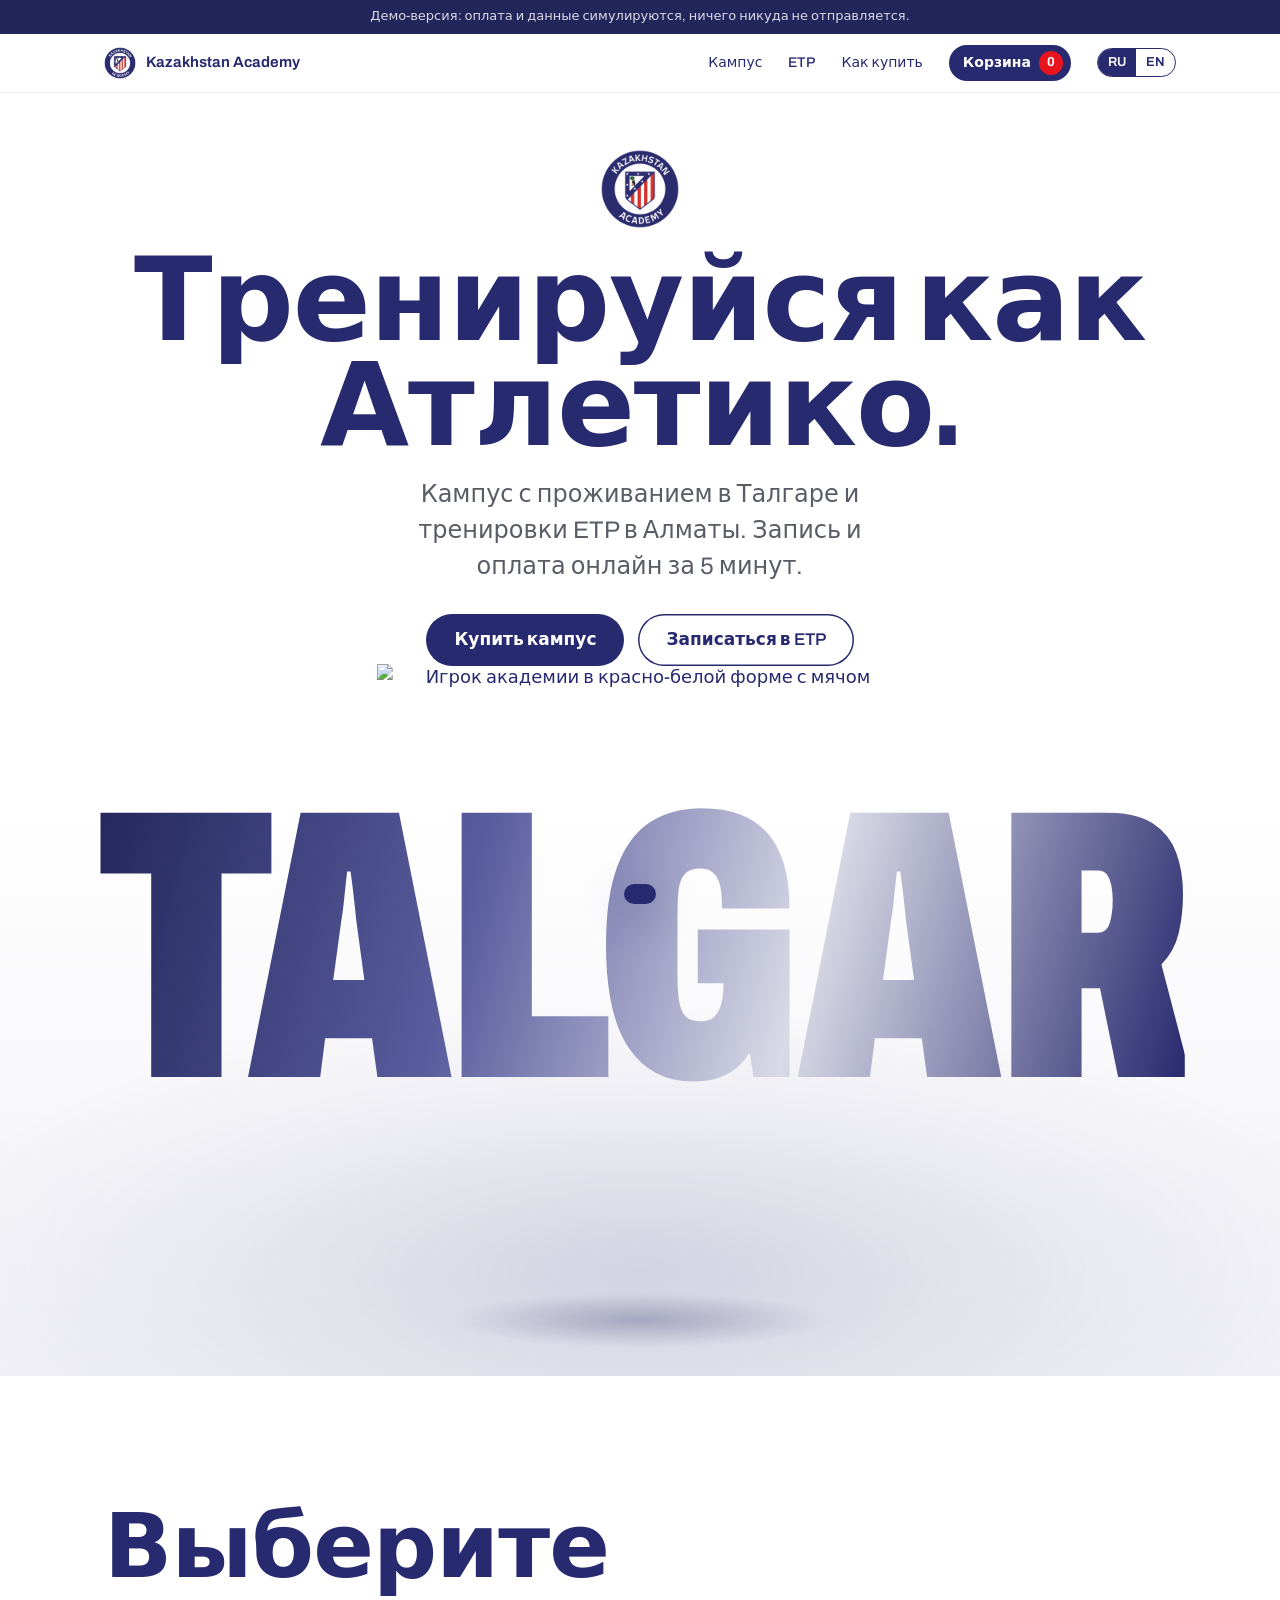
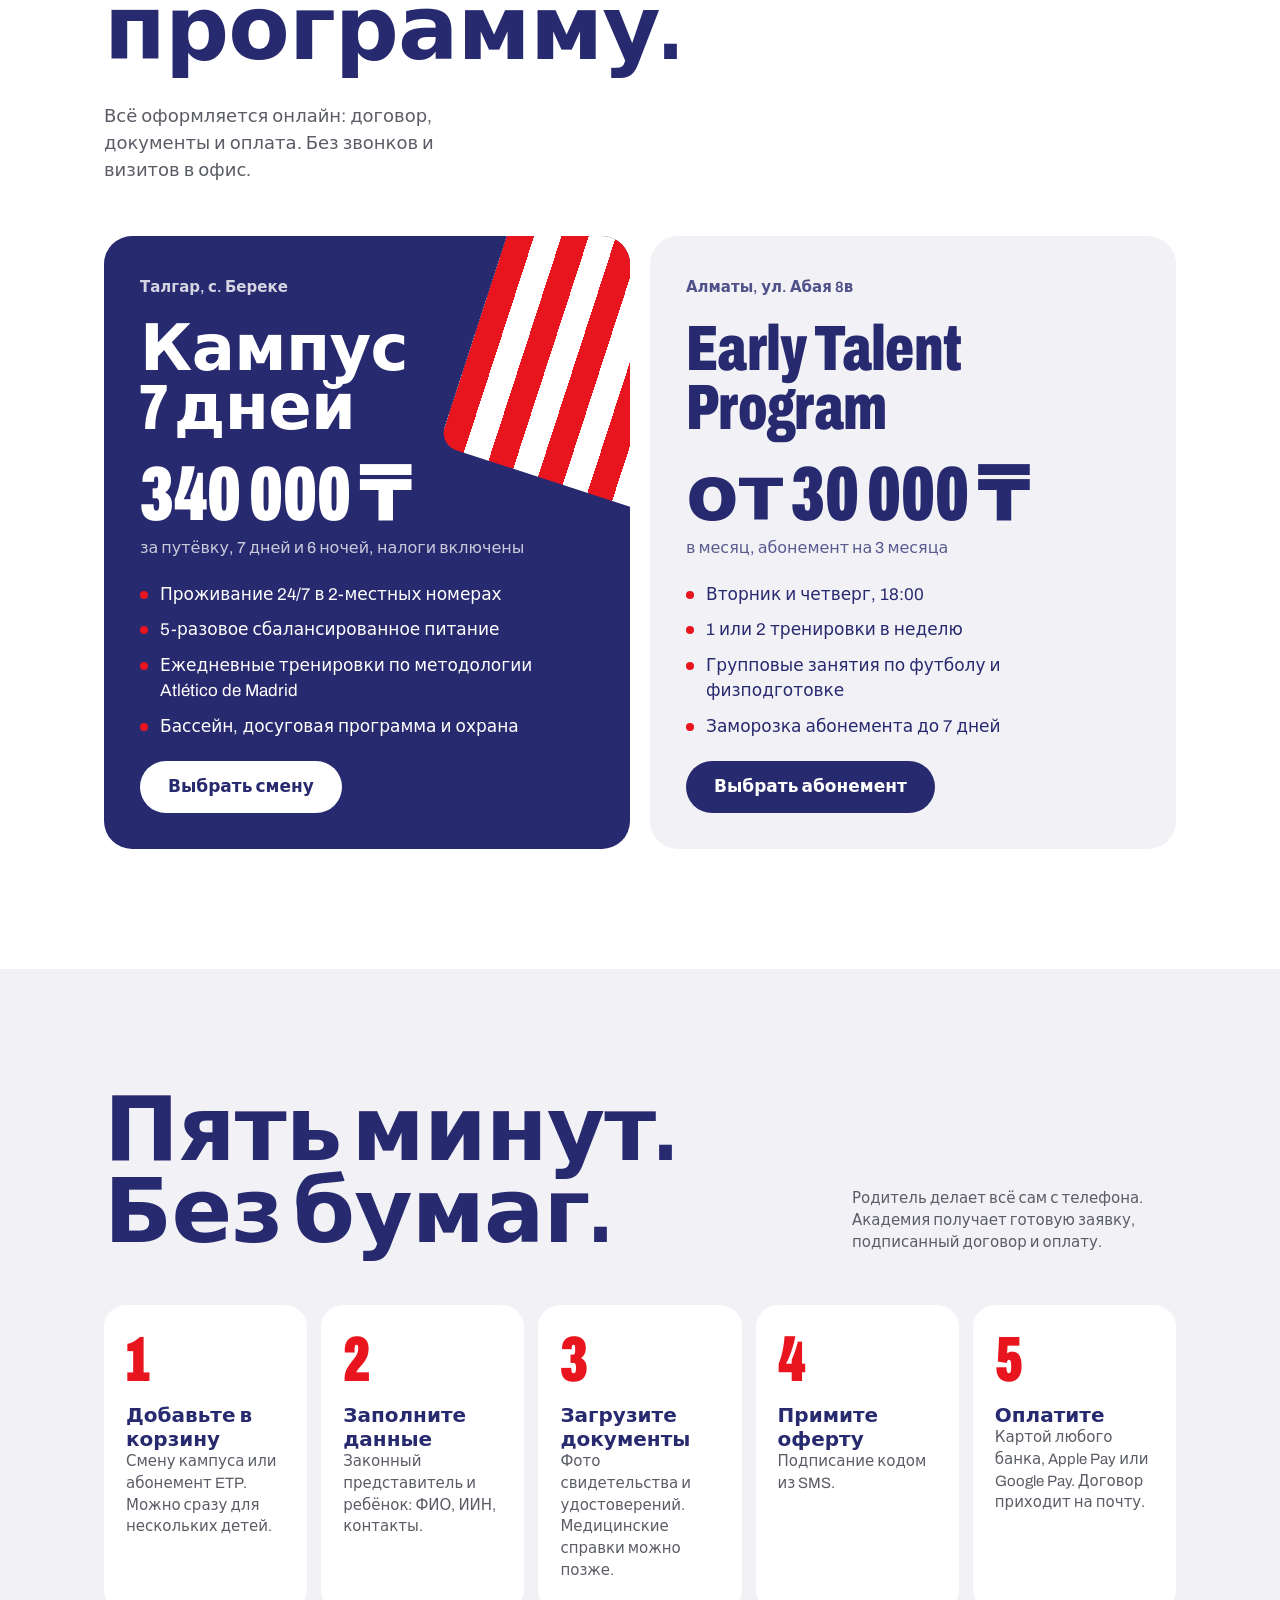
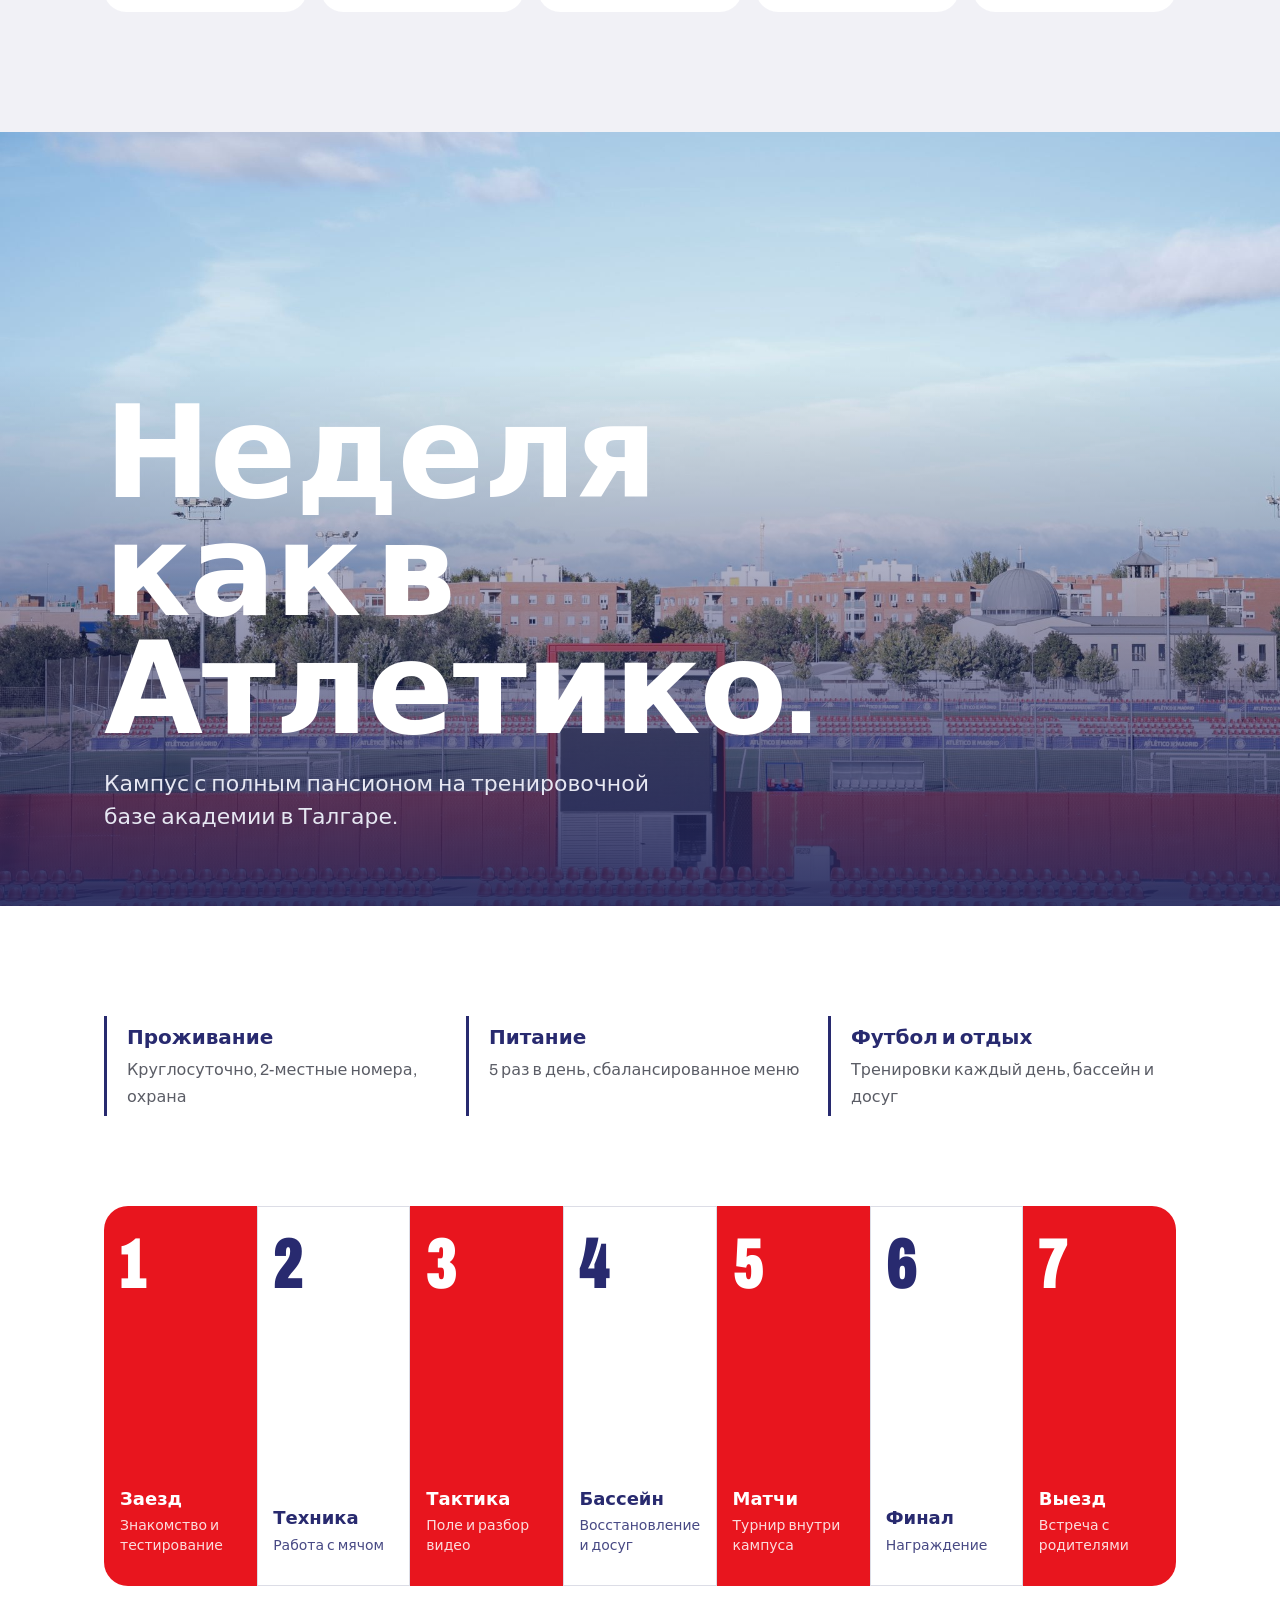
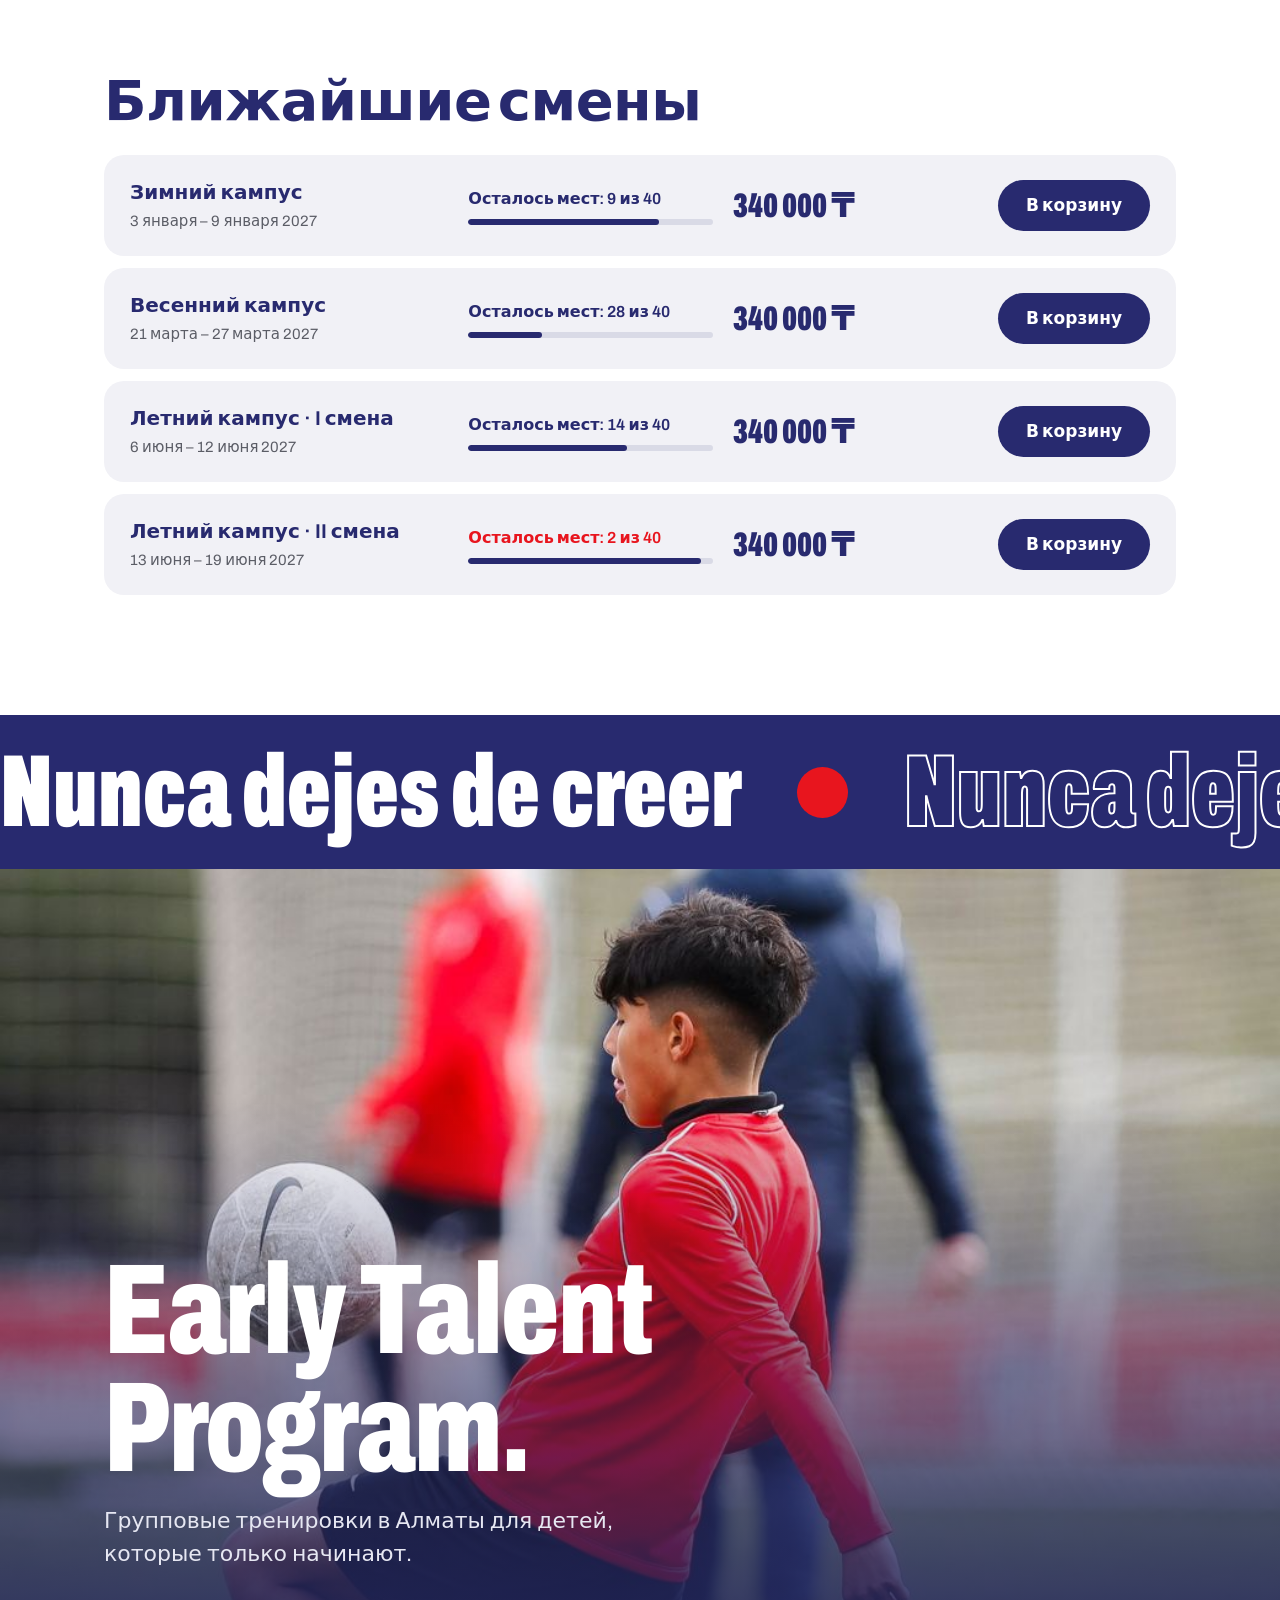
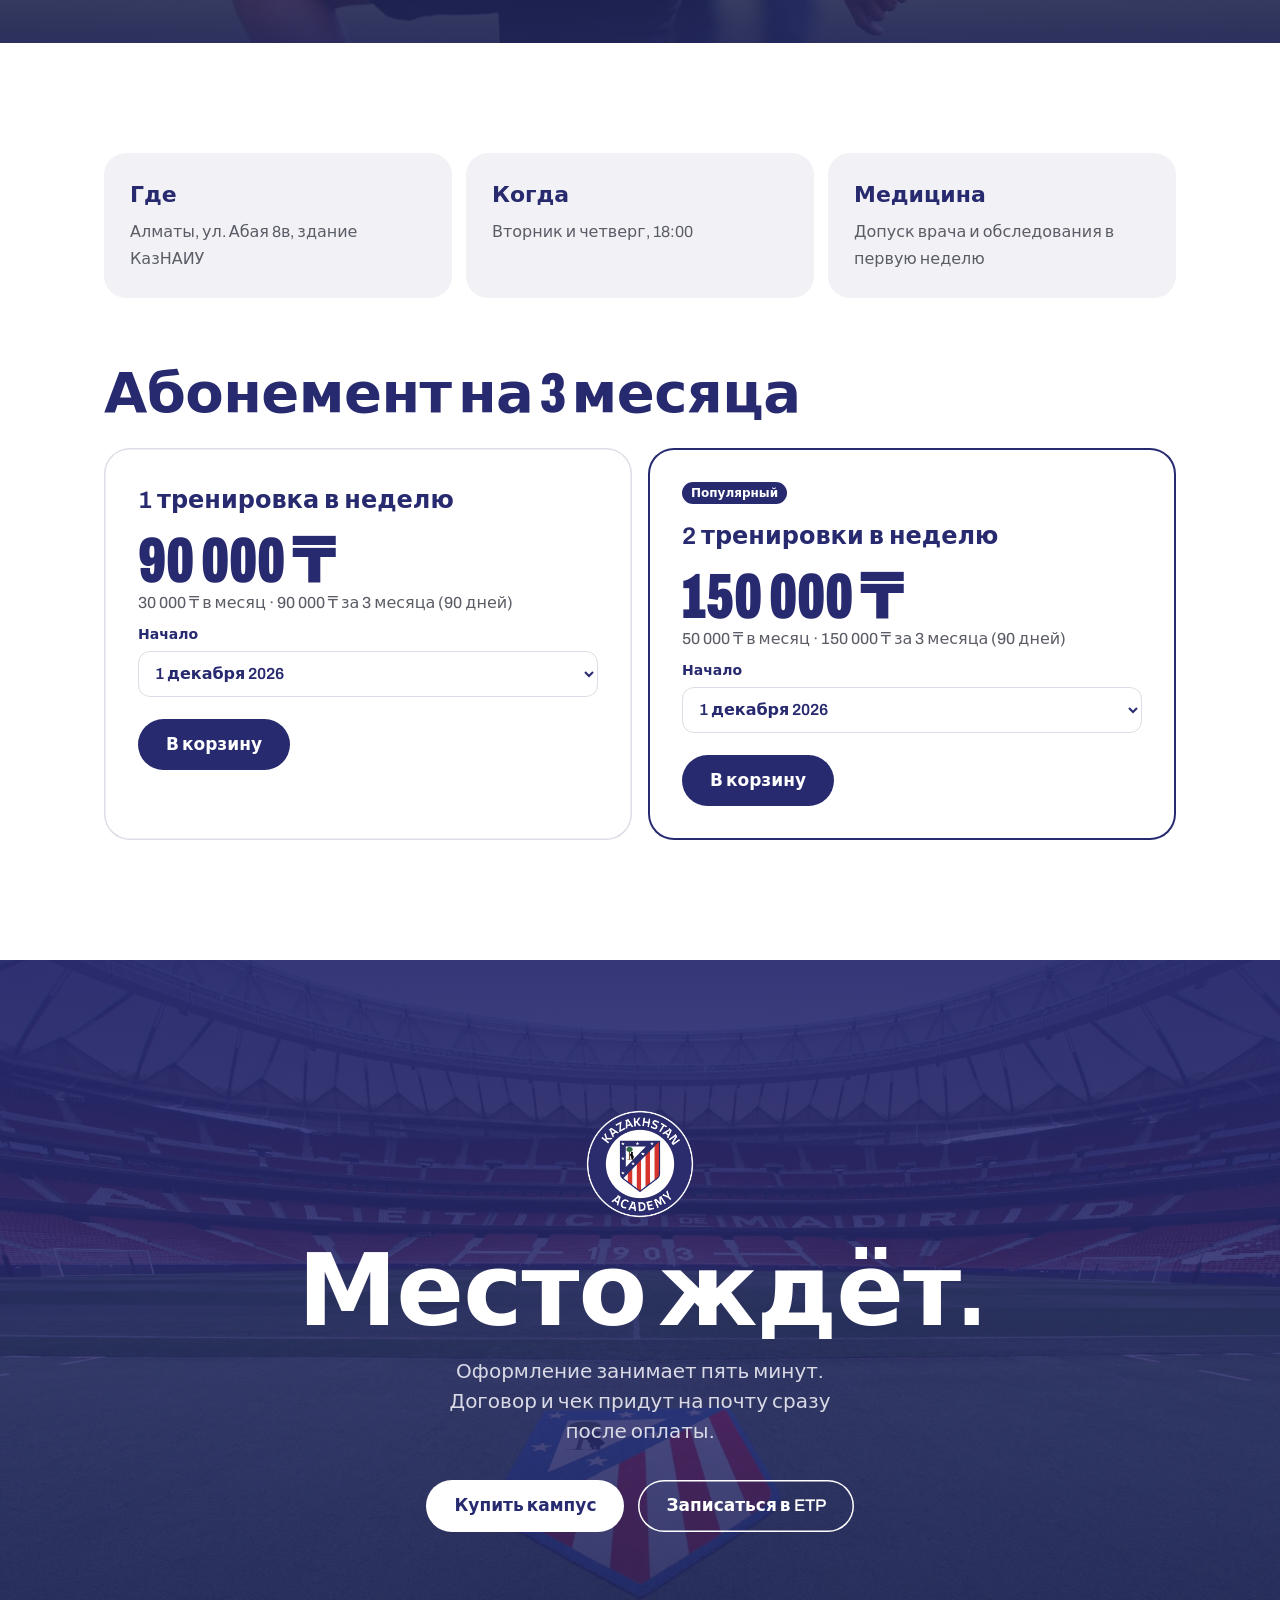
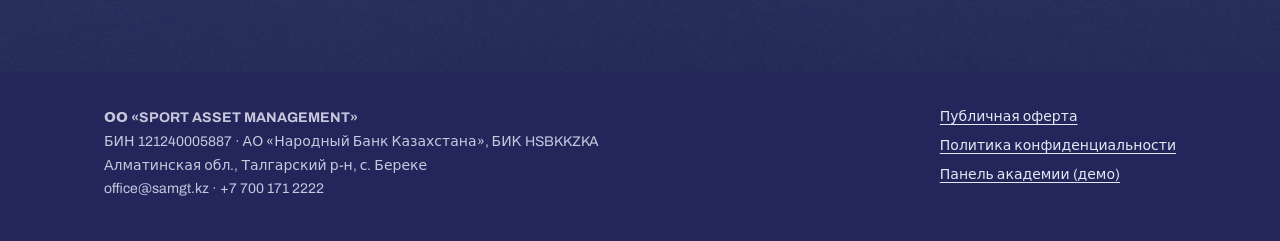
==== index.html @ e638cba7 "Tienda online: Campus Talgar y ETP Almaty con carrito, checkout, oferta pública, privacidad, panel y" ====
<!DOCTYPE html>
<html lang="ru">
<head>
<meta charset="utf-8">
<meta name="viewport" content="width=device-width, initial-scale=1">
<title>Kazakhstan Academy · Кампус и ETP</title>
<meta name="description" content="Кампус с проживанием в Талгаре и тренировки ETP в Алматы. Запись и оплата онлайн.">
<link rel="icon" href="logo.png">
<link rel="preconnect" href="https://fonts.googleapis.com">
<link rel="preconnect" href="https://fonts.gstatic.com" crossorigin>
<link href="https://fonts.googleapis.com/css2?family=Archivo:wdth,wght@62..125,400..900&display=swap" rel="stylesheet">
<style>
:root{
  --negro:#111211;--rojo:#E8151E;--rojo-sub:#B00C10;--azul:#282A6F;--azul-sub:#22265B;
  --blanco:#FFFFFF;--blanco-sub:#EAEAE6;--gris:#F1F1F6;--plata:#8E9090;--texto2:#5B5D66;--linea:#DCDDE6;
  --display:"Archivo",system-ui,sans-serif;
}
*{box-sizing:border-box;margin:0;padding:0}
html{scroll-behavior:smooth}
body{background:var(--blanco);color:var(--azul);font-family:var(--display);font-size:18px;line-height:1.5;-webkit-font-smoothing:antialiased;overflow-x:hidden}
body.bloq{overflow:hidden}
a{color:inherit;text-decoration:none}
button{font:inherit;color:inherit;background:none;border:0;cursor:pointer}
:focus-visible{outline:2px solid var(--azul);outline-offset:3px;border-radius:6px}
.wrap{max-width:1120px;margin:0 auto;padding:0 24px}
.cond{font-stretch:68%;font-weight:850;letter-spacing:-.01em;line-height:.92}

.demo-bar{background:var(--azul-sub);color:#d9dae6;font-size:13px;text-align:center;padding:7px 16px}
nav{position:sticky;top:0;z-index:40;background:rgba(255,255,255,.88);backdrop-filter:saturate(180%) blur(18px);-webkit-backdrop-filter:saturate(180%) blur(18px);border-bottom:1px solid rgba(40,42,111,.08)}
.nav-in{max-width:1120px;margin:0 auto;height:58px;display:flex;align-items:center;justify-content:space-between;gap:16px;padding:0 24px}
.brand{display:flex;align-items:center;gap:10px;font-size:15px;font-weight:650}
.brand img{width:32px;height:32px}
.links{display:flex;gap:26px;font-size:14px;font-weight:500;align-items:center}
.links a:hover{text-decoration:underline;text-underline-offset:4px}
.lang{display:flex;border:1.5px solid var(--azul);border-radius:999px;overflow:hidden;font-size:13px;font-weight:600}
.lang button{padding:4px 10px}
.lang button[aria-pressed="true"]{background:var(--azul);color:var(--blanco)}
@media(max-width:760px){.links a{display:none}.cart-btn span{display:none}}

.btns{display:flex;gap:14px;justify-content:center;flex-wrap:wrap}
.btn{display:inline-flex;align-items:center;justify-content:center;gap:8px;padding:13px 28px;border-radius:999px;font-size:17px;font-weight:550;transition:background-color .2s,color .2s,box-shadow .2s}
.btn-azul{background:var(--azul);color:var(--blanco)}
.btn-azul:hover{background:var(--azul-sub)}
.btn-linea{box-shadow:inset 0 0 0 1.5px var(--azul);color:var(--azul)}
.btn-linea:hover{background:var(--azul);color:var(--blanco)}
.btn-blanco{background:var(--blanco);color:var(--azul)}
.btn-blanco:hover{background:var(--blanco-sub)}
.btn-borde-blanco{box-shadow:inset 0 0 0 1.5px var(--blanco);color:var(--blanco)}
.btn-borde-blanco:hover{background:var(--blanco);color:var(--azul)}
.btn[disabled]{opacity:.45;cursor:not-allowed}

/* hero */
.hero{position:relative;text-align:center;padding-top:56px;overflow:hidden;background:linear-gradient(180deg,var(--blanco) 0%,var(--blanco) 55%,var(--gris) 100%)}
.hero-crest{width:80px;height:80px;margin:0 auto 20px;display:block}
.hero h1{font-size:clamp(54px,9vw,116px)}
.hero .sub{font-size:clamp(18px,2.1vw,24px);color:var(--texto2);margin:16px auto 30px;max-width:34ch}
.stage{position:relative;height:min(78vh,840px);min-height:500px;margin-top:8px}
.glow{position:absolute;left:50%;bottom:-25%;width:120%;height:80%;transform:translateX(-50%);background:radial-gradient(ellipse at center,rgba(40,42,111,.16) 0%,rgba(40,42,111,.05) 40%,transparent 68%);pointer-events:none}
.metal{position:absolute;left:50%;top:16%;transform:translateX(-50%);font-stretch:62%;font-weight:900;font-size:clamp(150px,30vw,420px);line-height:.85;letter-spacing:-.015em;white-space:nowrap;
  background:linear-gradient(105deg,#22265B 0%,#5a5d9e 14%,#d9dae6 26%,#282A6F 40%,#8E9090 52%,#eef0f6 62%,#3a3d85 76%,#22265B 100%);background-size:260% 100%;-webkit-background-clip:text;background-clip:text;color:transparent}
.floor{position:absolute;left:50%;bottom:4%;width:380px;height:56px;transform:translateX(-50%);background:radial-gradient(ellipse,rgba(34,38,91,.28),transparent 70%);pointer-events:none}
.player{position:absolute;left:50%;bottom:10px;height:100%;aspect-ratio:3/4;transform:translateX(-50%);-webkit-mask-image:linear-gradient(to bottom,#000 80%,transparent 100%);mask-image:linear-gradient(to bottom,#000 80%,transparent 100%)}
.player .clip,.player .still{position:absolute;inset:0;width:100%;height:100%;object-fit:contain;object-position:bottom}
.player .clip{filter:url(#croma);opacity:0;transition:opacity .6s}
.player.listo .clip{opacity:1}.player.listo .still{opacity:0;transition:opacity .6s}
.hero-crest,.hero h1,.hero .sub,.hero .btns{opacity:0;animation:entra .9s cubic-bezier(.2,.8,.2,1) forwards}
.hero h1{animation-delay:.12s}.hero .sub{animation-delay:.24s}.hero .btns{animation-delay:.36s}
.metal{opacity:0;animation:aparece 1.4s .5s forwards,brillo 8s linear infinite}
.player{opacity:0;animation:sube 1.3s .8s cubic-bezier(.2,.8,.2,1) forwards}
@keyframes entra{from{opacity:0;transform:translateY(18px)}to{opacity:1;transform:none}}
@keyframes aparece{to{opacity:1}}
@keyframes sube{from{opacity:0;transform:translate(-50%,70px)}to{opacity:1;transform:translate(-50%,0)}}
@keyframes brillo{from{background-position:0% 0}to{background-position:260% 0}}

/* programas */
.progs{padding:130px 0 120px}
.sec-head{display:flex;justify-content:space-between;align-items:end;gap:32px;flex-wrap:wrap;margin-bottom:52px}
.sec-head h2{font-size:clamp(52px,7vw,96px)}
.sec-head p{color:var(--texto2);max-width:36ch}
.cards{display:grid;grid-template-columns:1fr 1fr;gap:20px}
.card{border-radius:28px;padding:40px 36px 36px;display:flex;flex-direction:column;gap:22px;min-height:560px;position:relative;overflow:hidden}
.card-campus{background:var(--azul);color:var(--blanco)}
.card-etp{background:var(--gris);color:var(--azul)}
.card .kicker{font-size:15px;font-weight:600;opacity:.8;position:relative}
.card h3{font-size:clamp(44px,5vw,64px);position:relative}
.card .precio{font-stretch:62%;font-weight:900;font-size:clamp(56px,6vw,80px);line-height:.9;position:relative}
.card .precio small{display:block;font-family:var(--display);font-stretch:100%;font-weight:450;font-size:16px;opacity:.75;margin-top:8px;line-height:1.4}
.card ul{list-style:none;display:grid;gap:10px;font-size:17px;position:relative}
.card li{display:flex;gap:12px;align-items:flex-start}
.card li::before{content:"";flex:0 0 8px;height:8px;margin-top:9px;border-radius:50%;background:var(--rojo)}
.card .btn{margin-top:auto;align-self:flex-start;position:relative}
.card-campus .franja{position:absolute;right:-70px;top:-50px;width:220px;height:300px;transform:rotate(18deg);background:repeating-linear-gradient(90deg,var(--rojo) 0 26px,var(--blanco) 26px 52px);border-radius:18px}
@media(max-width:860px){.cards{grid-template-columns:1fr}.card{min-height:0}.card-campus .franja{width:150px;height:220px;right:-60px}}

/* pasos */
.pasos{background:var(--gris);padding:120px 0}
.pasos ol{list-style:none;display:grid;grid-template-columns:repeat(5,1fr);gap:14px;counter-reset:p}
.pasos li{background:var(--blanco);border-radius:22px;padding:26px 22px 30px;counter-increment:p;display:flex;flex-direction:column;gap:14px;min-height:230px}
.pasos li::before{content:counter(p);font-stretch:62%;font-weight:900;font-size:64px;line-height:.9;color:var(--rojo)}
.pasos h3{font-size:20px;font-weight:650;line-height:1.2}
.pasos p{font-size:15px;color:var(--texto2);line-height:1.45}
@media(max-width:900px){.pasos ol{grid-template-columns:1fr}.pasos li{min-height:0;flex-direction:row;align-items:flex-start;gap:20px}.pasos li::before{font-size:48px;min-width:36px}}

/* bandas */
.banda{position:relative;min-height:min(86vh,860px);overflow:hidden;color:var(--blanco);display:flex;align-items:flex-end}
.banda>img{position:absolute;inset:0;width:100%;height:100%;object-fit:cover}
.banda::after{content:"";position:absolute;inset:0;background:linear-gradient(to top,rgba(34,38,91,.92) 0%,rgba(34,38,91,.45) 38%,rgba(34,38,91,0) 70%)}
.banda .wrap{position:relative;z-index:1;padding-bottom:72px;width:100%}
.banda h2{font-size:clamp(64px,10vw,156px)}
.banda p{font-size:clamp(18px,1.8vw,22px);max-width:42ch;margin-top:18px;color:#e6e7f2}

/* campus detalle */
.detalle{padding:110px 0 120px}
.incluye{display:grid;grid-template-columns:repeat(3,1fr);gap:14px;margin-bottom:90px}
.incluye div{border-left:3px solid var(--azul);padding:6px 0 6px 20px}
.incluye b{display:block;font-size:20px;font-weight:650;margin-bottom:4px}
.incluye span{color:var(--texto2);font-size:16px}
@media(max-width:820px){.incluye{grid-template-columns:1fr}}
.franjas{display:grid;grid-template-columns:repeat(7,1fr);min-height:380px;border-radius:24px;overflow:hidden}
.dia{padding:26px 16px 30px;display:flex;flex-direction:column;justify-content:space-between;background:var(--blanco);box-shadow:inset 0 0 0 1px var(--linea)}
.dia:nth-child(odd){background:var(--rojo);color:var(--blanco);box-shadow:none}
.dia .n{font-stretch:62%;font-weight:900;font-size:72px;line-height:.9}
.dia h3{font-size:18px;font-weight:650;line-height:1.2;margin-bottom:6px}
.dia p{font-size:14px;line-height:1.4;opacity:.85}
@media(max-width:900px){.franjas{grid-template-columns:1fr;min-height:0}.dia{flex-direction:row;align-items:center;gap:20px;justify-content:flex-start;padding:18px 22px}.dia .n{font-size:48px;min-width:44px}}

.turnos{margin-top:90px}
.turnos h3,.planes h3{font-size:clamp(36px,4.5vw,56px);margin-bottom:28px}
.lista-turnos{display:grid;gap:12px}
.turno{display:grid;grid-template-columns:1.3fr 1fr 1fr auto;align-items:center;gap:20px;padding:22px 26px;border-radius:20px;background:var(--gris)}
.turno b{font-size:20px;font-weight:650;display:block}
.turno span{color:var(--texto2);font-size:15px}
.plazas{font-weight:600;font-size:16px}
.plazas.pocas{color:var(--rojo)}
.barra{height:6px;border-radius:9px;background:#d9dae6;margin-top:8px;overflow:hidden}
.barra i{display:block;height:100%;background:var(--azul);border-radius:9px}
.turno .precio-t{font-stretch:62%;font-weight:900;font-size:34px;white-space:nowrap}
@media(max-width:820px){.turno{grid-template-columns:1fr 1fr}.turno .btn{grid-column:1/-1}.turno .precio-t{font-size:28px}}

/* ETP */
.etp-info{display:grid;grid-template-columns:repeat(3,1fr);gap:14px;margin-bottom:70px}
.etp-info div{background:var(--gris);border-radius:22px;padding:26px}
.etp-info b{display:block;font-size:22px;font-weight:650;margin-bottom:6px}
.etp-info span{color:var(--texto2);font-size:16px}
.planes .grid2{display:grid;grid-template-columns:1fr 1fr;gap:16px}
.plan{border-radius:26px;padding:34px;display:flex;flex-direction:column;gap:14px;box-shadow:inset 0 0 0 1.5px var(--linea)}
.plan.dest{box-shadow:inset 0 0 0 2px var(--azul)}
.plan h4{font-size:24px;font-weight:650}
.plan .p3{font-stretch:62%;font-weight:900;font-size:64px;line-height:.9}
.plan .p3 small{font-family:var(--display);font-stretch:100%;font-size:16px;font-weight:450;color:var(--texto2);display:block;margin-top:6px}
.plan .btn{align-self:flex-start;margin-top:8px}
@media(max-width:820px){.etp-info,.planes .grid2{grid-template-columns:1fr}}

.lema{background:var(--azul);color:var(--blanco);overflow:hidden;padding:26px 0;white-space:nowrap}
.lema-track{display:inline-flex;gap:56px;animation:lema 28s linear infinite;font-stretch:62%;font-weight:900;font-size:clamp(56px,8vw,120px);line-height:1}
.lema-track span{display:inline-flex;align-items:center;gap:56px}
.lema-track span::after{content:"";width:.5em;height:.5em;border-radius:50%;background:var(--rojo);display:inline-block}
.lema-track span:nth-child(even){-webkit-text-stroke:2px var(--blanco);color:transparent}
@keyframes lema{to{transform:translateX(-50%)}}

.cierre{text-align:center;padding:150px 0 140px;color:var(--blanco);background:linear-gradient(180deg,rgba(40,42,111,.94) 0%,rgba(40,42,111,.8) 55%,rgba(34,38,91,.9) 100%),url(img/estadio-escudo.jpg) center 70%/cover no-repeat}
.cierre img{width:108px;margin:0 auto 28px;display:block}
.cierre h2{font-size:clamp(54px,8vw,100px)}
.cierre p{color:#d9dae6;margin:18px auto 34px;max-width:36ch;font-size:20px}
footer{background:var(--azul-sub);color:#c7c8dc;font-size:14px;padding:34px 24px 40px}
footer .wrap{display:flex;justify-content:space-between;gap:24px;flex-wrap:wrap}
footer button,footer a{text-decoration:underline;text-underline-offset:3px;color:#e6e7f2}
footer .req{line-height:1.7}
footer .flinks{display:flex;flex-direction:column;gap:8px;align-items:flex-start}
.cart-btn{display:inline-flex;align-items:center;gap:8px;padding:6px 8px 6px 14px;border-radius:999px;background:var(--azul);color:#fff;font-size:14px;font-weight:600}
.cart-btn b{min-width:24px;height:24px;border-radius:999px;background:var(--rojo);display:grid;place-items:center;font-size:13px;padding:0 6px}
.toast{position:fixed;left:50%;bottom:24px;transform:translate(-50%,140%);z-index:90;background:var(--azul);color:#fff;border-radius:999px;padding:10px 10px 10px 22px;display:flex;gap:16px;align-items:center;font-weight:600;box-shadow:0 12px 40px rgba(34,38,91,.35);transition:transform .45s cubic-bezier(.2,.8,.2,1)}
.toast.on{transform:translate(-50%,0)}
.toast span{white-space:nowrap}

/* ---------- capas ---------- */
.capa{position:fixed;inset:0;z-index:100;background:rgba(17,18,40,.5);backdrop-filter:blur(6px);-webkit-backdrop-filter:blur(6px);display:none;align-items:flex-end;justify-content:center}
.capa.abierta{display:flex}
.hoja{background:var(--blanco);width:min(980px,100%);max-height:94vh;border-radius:28px 28px 0 0;display:flex;flex-direction:column;overflow:hidden;animation:hoja .45s cubic-bezier(.2,.8,.2,1)}
@media(min-width:900px){.capa{align-items:center}.hoja{border-radius:28px;max-height:90vh}}
@keyframes hoja{from{transform:translateY(60px);opacity:0}to{transform:none;opacity:1}}
.hoja-top{display:flex;align-items:center;justify-content:space-between;gap:16px;padding:20px 28px;border-bottom:1px solid var(--linea)}
.hoja-top h2{font-size:20px;font-weight:650}
.cerrar{width:38px;height:38px;border-radius:50%;background:var(--gris);font-size:22px;line-height:1;display:grid;place-items:center}
.progreso{display:flex;gap:6px;padding:16px 28px 0}
.progreso i{flex:1;height:5px;border-radius:9px;background:var(--linea);transition:background .3s}
.progreso i.ok{background:var(--azul)}
.progreso-txt{padding:10px 28px 0;font-size:14px;color:var(--texto2)}
.hoja-cuerpo{padding:22px 28px 28px;overflow:auto;flex:1}
.hoja-pie{display:flex;justify-content:space-between;align-items:center;gap:12px;padding:16px 28px;border-top:1px solid var(--linea);background:var(--blanco);flex-wrap:wrap}
.hoja-pie .total{font-size:15px;color:var(--texto2)}
.hoja-pie .total b{display:block;color:var(--azul);font-size:24px;font-stretch:80%;font-weight:800}
.hoja-pie .der{display:flex;gap:10px;margin-left:auto}
.paso-h{font-size:clamp(30px,4vw,44px);margin-bottom:8px}
.paso-sub{color:var(--texto2);margin-bottom:24px;font-size:16px}
.opciones{display:grid;gap:10px}
.opcion{display:flex;align-items:center;gap:16px;padding:18px 20px;border-radius:18px;box-shadow:inset 0 0 0 1.5px var(--linea);text-align:left;width:100%}
.opcion[aria-checked="true"]{box-shadow:inset 0 0 0 2px var(--azul);background:#f6f6fb}
.opcion[disabled]{opacity:.45;cursor:not-allowed}
.opcion .rad{width:22px;height:22px;border-radius:50%;box-shadow:inset 0 0 0 2px var(--plata);flex:0 0 auto}
.opcion[aria-checked="true"] .rad{box-shadow:inset 0 0 0 7px var(--azul)}
.opcion .t{flex:1}
.opcion b{display:block;font-size:18px;font-weight:650}
.opcion span{font-size:14px;color:var(--texto2)}
.opcion .pr{font-weight:700;font-size:18px;white-space:nowrap}
fieldset{border:0;margin-bottom:26px}
legend{font-weight:650;font-size:18px;margin-bottom:12px}
.campos{display:grid;grid-template-columns:1fr 1fr;gap:14px}
.campo{display:flex;flex-direction:column;gap:6px}
.campo.ancho{grid-column:1/-1}
.campo label{font-size:14px;font-weight:600}
.campo input{height:48px;border-radius:12px;border:1.5px solid var(--linea);padding:0 14px;font:inherit;font-size:16px;color:var(--azul);background:var(--blanco)}
.campo input:focus{outline:none;border-color:var(--azul)}
.campo.err input{border-color:var(--rojo)}
.campo .msg{font-size:13px;color:var(--rojo)}
@media(max-width:640px){.campos{grid-template-columns:1fr}}
.subir{display:grid;gap:10px}
.archivo{display:flex;align-items:center;gap:14px;padding:16px 18px;border-radius:16px;background:var(--gris);position:relative}
.archivo .t{flex:1;min-width:0}
.archivo b{display:block;font-size:16px;font-weight:650}
.archivo .t>span{font-size:13px;color:var(--texto2);display:block;overflow:hidden;text-overflow:ellipsis;white-space:nowrap}
.archivo label{padding:9px 16px;border-radius:999px;box-shadow:inset 0 0 0 1.5px var(--azul);font-size:14px;font-weight:600;cursor:pointer;white-space:nowrap}
.archivo input{position:absolute;width:1px;height:1px;opacity:0}
.archivo.ok{background:#eaf4ec}
.archivo.ok label{background:var(--azul);color:var(--blanco)}
.archivo.falta{box-shadow:inset 0 0 0 1.5px var(--rojo)}
.chip{display:inline-block;font-size:12px;font-weight:600;padding:2px 9px;border-radius:999px;background:var(--blanco);margin-left:6px;vertical-align:1px}
.oferta{max-height:280px;overflow:auto;border-radius:16px;background:var(--gris);padding:20px 22px;font-size:15px;line-height:1.55;margin-bottom:18px}
.oferta h4{font-size:16px;margin:14px 0 4px}
.oferta h4:first-child{margin-top:0}
.check{display:flex;gap:12px;align-items:flex-start;padding:10px 0;font-size:16px;cursor:pointer}
.check input{width:22px;height:22px;accent-color:var(--azul);flex:0 0 auto;margin-top:1px}
.check small{display:block;color:var(--texto2);font-size:13px}
.check.err{color:var(--rojo)}
.sms{display:flex;gap:10px;margin:18px 0 12px}
.sms input{width:58px;height:66px;text-align:center;font-size:28px;font-weight:700;border-radius:14px;border:1.5px solid var(--linea);color:var(--azul);font-family:inherit}
.sms input:focus{outline:none;border-color:var(--azul)}
.pista{font-size:14px;color:var(--texto2);background:var(--gris);border-radius:12px;padding:10px 14px;display:inline-block}
.msg-err{color:var(--rojo);font-size:14px;margin-top:10px;min-height:20px}
.resumen{border-radius:20px;background:var(--gris);padding:22px 24px;display:grid;gap:10px;margin-bottom:22px}
.resumen div{display:flex;justify-content:space-between;gap:16px;font-size:16px}
.resumen div span:first-child{color:var(--texto2)}
.resumen .tot{border-top:1px solid var(--linea);padding-top:12px;font-weight:700;font-size:20px}
.pago-demo{border-radius:20px;box-shadow:inset 0 0 0 1.5px var(--linea);padding:22px 24px}
.pago-demo b{font-size:18px}
.pago-demo p{font-size:15px;color:var(--texto2);margin:6px 0 16px}
.spinner{width:20px;height:20px;border-radius:50%;border:3px solid rgba(255,255,255,.4);border-top-color:#fff;animation:gira .8s linear infinite}
@keyframes gira{to{transform:rotate(360deg)}}
.exito{text-align:center;padding:10px 0 6px}
.exito .ok-ico{width:84px;height:84px;border-radius:50%;background:var(--azul);color:#fff;display:grid;place-items:center;margin:0 auto 20px;font-size:44px;animation:pop .5s cubic-bezier(.2,1.4,.4,1)}
@keyframes pop{from{transform:scale(.4);opacity:0}to{transform:none;opacity:1}}
.exito .num{font-stretch:62%;font-weight:900;font-size:clamp(40px,6vw,64px);line-height:1;margin:8px 0 6px}
.siguiente{text-align:left;margin:26px auto 0;max-width:600px;display:grid;gap:10px}
.siguiente div{display:flex;gap:12px;padding:14px 16px;border-radius:14px;background:var(--gris);font-size:15px}
.siguiente div b{color:var(--rojo);min-width:18px}

/* panel */
.kpis{display:grid;grid-template-columns:repeat(4,1fr);gap:12px;margin-bottom:22px}
.kpi{background:var(--gris);border-radius:18px;padding:18px}
.kpi span{font-size:13px;color:var(--texto2)}
.kpi b{display:block;font-size:30px;font-stretch:72%;font-weight:850}
@media(max-width:700px){.kpis{grid-template-columns:1fr 1fr}}
.panel-h{font-size:17px;font-weight:650;margin:6px 0 12px}
.tabla-wrap{overflow:auto;border-radius:16px;box-shadow:inset 0 0 0 1px var(--linea)}
table{width:100%;border-collapse:collapse;font-size:14px;min-width:820px}
th,td{text-align:left;padding:12px 14px;border-bottom:1px solid var(--linea);white-space:nowrap}
th{font-size:12px;color:var(--texto2);font-weight:600;background:var(--gris)}
td button{text-decoration:underline;text-underline-offset:3px;font-size:14px}
.est{font-size:12px;font-weight:600;padding:3px 9px;border-radius:999px;display:inline-block}
.est.pag{background:#e3f1e5;color:#1e6b33}
.est.pen{background:#fdf0dc;color:#8a5a00}
.ocup{display:grid;gap:12px;margin:0 0 26px}
.ocup div{display:grid;grid-template-columns:1.6fr 3fr auto;gap:14px;align-items:center;font-size:14px}
.panel-acc{display:flex;gap:10px;flex-wrap:wrap;margin-top:18px}
.panel-acc .btn{padding:10px 20px;font-size:15px}

/* documento */
.doc{font-family:Georgia,"Times New Roman",serif;color:#111;font-size:14px;line-height:1.55;max-width:760px;margin:0 auto}
.doc h1{font-family:var(--display);font-size:18px;text-align:center;margin-bottom:4px}
.doc .c{text-align:center;margin-bottom:16px;font-size:13px}
.doc h2{font-family:var(--display);font-size:14px;margin:16px 0 6px}
.doc p{margin-bottom:6px}
.doc table{min-width:0;font-size:13px;margin-top:14px}
.doc td{white-space:normal;vertical-align:top;border:1px solid #ccc;padding:10px}
.doc .sello{margin-top:16px;padding:12px;border:1.5px dashed var(--azul);color:var(--azul);font-family:var(--display);font-size:13px;border-radius:8px}
@media print{body>*:not(#capa-doc){display:none!important}#capa-doc{position:static;background:none;display:block!important;backdrop-filter:none}#capa-doc .hoja{box-shadow:none;max-height:none;border-radius:0;width:100%;animation:none}#capa-doc .hoja-top,#capa-doc .hoja-pie{display:none}#capa-doc .hoja-cuerpo{overflow:visible}}

@supports (animation-timeline: view()){
  .banda>img{animation:acercar linear both;animation-timeline:view();animation-range:entry 0% exit 100%}
  @keyframes acercar{from{transform:scale(1.22)}to{transform:scale(1)}}
  .banda h2{animation:titular linear both;animation-timeline:view();animation-range:entry 20% cover 55%}
  @keyframes titular{from{opacity:0;transform:translateY(60px)}to{opacity:1;transform:none}}
}
@media(prefers-reduced-motion:reduce){
  *,*::before,*::after{animation:none!important;transition:none!important}
  .hero-crest,.hero h1,.hero .sub,.hero .btns,.metal,.player{opacity:1}
}
</style>
</head>
<body>

<div class="demo-bar" data-i18n="demo">Демо-версия: оплата и данные симулируются, ничего никуда не отправляется.</div>
<nav><div class="nav-in">
  <a class="brand" href="#"><img src="logo.png" alt="">Kazakhstan Academy</a>
  <div class="links">
    <a href="#campus" data-i18n="nav.campus">Кампус</a>
    <a href="#etp">ETP</a>
    <a href="#como" data-i18n="nav.como">Как купить</a>
    <button type="button" id="cart-btn" class="cart-btn" aria-label="Корзина"><span>Корзина</span><b>0</b></button>
    <div class="lang" role="group" aria-label="Язык / Language"><button type="button" data-lang="ru" aria-pressed="true">RU</button><button type="button" data-lang="en" aria-pressed="false">EN</button></div>
  </div>
</div></nav>

<header class="hero">
  <img class="hero-crest" src="logo.png" alt="Kazakhstan Academy">
  <h1 class="cond" data-i18n="hero.h1">Тренируйся как Атлетико.</h1>
  <p class="sub" data-i18n="hero.sub">Кампус с проживанием в Талгаре и тренировки ETP в Алматы. Запись и оплата онлайн за 5 минут.</p>
  <div class="btns">
    <button class="btn btn-azul" type="button" data-comprar="campus" data-i18n="hero.b1">Купить кампус</button>
    <button class="btn btn-linea" type="button" data-comprar="etp" data-i18n="hero.b2">Записаться в ETP</button>
  </div>
  <div class="stage">
    <div class="glow"></div>
    <div class="metal" aria-hidden="true">TALGAR</div>
    <div class="floor"></div>
    <svg width="0" height="0" style="position:absolute" aria-hidden="true"><filter id="croma" color-interpolation-filters="sRGB"><feColorMatrix type="matrix" values="1 0 0 0 0  0 0.97 0 0 0.01  0 0 1 0 0  1.7 -1.7 1.7 0 0.9"/><feComponentTransfer><feFuncA type="linear" slope="1.6" intercept="-0.3"/></feComponentTransfer></filter></svg>
    <div class="player"><video class="clip" autoplay muted loop playsinline preload="auto" aria-label="Игрок академии с мячом" src="https://d8j0ntlcm91z4.cloudfront.net/user_3MDimZyfCzQ2CaTsTuNQPk9KScm/hf_20261117_065031_60a45088-23ef-49e4-816f-785289d8c912.mp4"></video><img class="still" src="https://d8j0ntlcm91z4.cloudfront.net/user_3MDimZyfCzQ2CaTsTuNQPk9KScm/hf_20261117_062921_a0df6a39-d92a-401f-ba35-f424c1333b49.png" alt="Игрок академии в красно-белой форме с мячом"></div>
  </div>
</header>

<section class="progs">
  <div class="wrap">
    <div class="sec-head">
      <h2 class="cond" data-i18n="progs.h2">Выберите программу.</h2>
      <p data-i18n="progs.p">Всё оформляется онлайн: договор, документы и оплата. Без звонков и визитов в офис.</p>
    </div>
    <div class="cards">
      <article class="card card-campus">
        <div class="franja" aria-hidden="true"></div>
        <span class="kicker" data-i18n="c.kicker">Талгар, с. Береке</span>
        <h3 class="cond" data-i18n="c.h3">Кампус<br>7 дней</h3>
        <div class="precio">340 000 ₸<small data-i18n="c.per">за путёвку, 7 дней и 6 ночей, налоги включены</small></div>
        <ul>
          <li data-i18n="c.l1">Проживание 24/7 в 2-местных номерах</li>
          <li data-i18n="c.l2">5-разовое сбалансированное питание</li>
          <li data-i18n="c.l3">Ежедневные тренировки по методологии Atlético de Madrid</li>
          <li data-i18n="c.l4">Бассейн, досуговая программа и охрана</li>
        </ul>
        <button class="btn btn-blanco" type="button" data-comprar="campus" data-i18n="c.cta">Выбрать смену</button>
      </article>
      <article class="card card-etp">
        <span class="kicker" data-i18n="e.kicker">Алматы, ул. Абая 8в</span>
        <h3 class="cond">Early Talent<br>Program</h3>
        <div class="precio"><span data-i18n="e.desde">от 30 000 ₸</span><small data-i18n="e.per">в месяц, абонемент на 3 месяца</small></div>
        <ul>
          <li data-i18n="e.l1">Вторник и четверг, 18:00</li>
          <li data-i18n="e.l2">1 или 2 тренировки в неделю</li>
          <li data-i18n="e.l3">Групповые занятия по футболу и физподготовке</li>
          <li data-i18n="e.l4">Заморозка абонемента до 7 дней</li>
        </ul>
        <button class="btn btn-azul" type="button" data-comprar="etp" data-i18n="e.cta">Выбрать абонемент</button>
      </article>
    </div>
  </div>
</section>

<section class="pasos" id="como">
  <div class="wrap">
    <div class="sec-head">
      <h2 class="cond" data-i18n="como.h2">Пять минут.<br>Без бумаг.</h2>
      <p data-i18n="como.p">Родитель делает всё сам с телефона. Академия получает готовую заявку, подписанный договор и оплату.</p>
    </div>
    <ol>
      <li><div><h3 data-i18n="s1.h">Выберите смену или абонемент</h3><p data-i18n="s1.p">Свободные места видны в реальном времени.</p></div></li>
      <li><div><h3 data-i18n="s2.h">Заполните данные</h3><p data-i18n="s2.p">Родитель и ребёнок: ФИО, ИИН, контакты.</p></div></li>
      <li><div><h3 data-i18n="s3.h">Загрузите документы</h3><p data-i18n="s3.p">Фото свидетельства и удостоверений. Справки можно позже.</p></div></li>
      <li><div><h3 data-i18n="s4.h">Примите оферту</h3><p data-i18n="s4.p">Подтверждение кодом из SMS.</p></div></li>
      <li><div><h3 data-i18n="s5.h">Оплатите</h3><p data-i18n="s5.p">Картой, Apple Pay или Google Pay. Договор приходит на почту.</p></div></li>
    </ol>
  </div>
</section>

<section class="banda" id="campus">
  <img src="img/ar-fondo.jpg" alt="" loading="lazy">
  <div class="wrap">
    <h2 class="cond" data-i18n="cb.h2">Неделя<br>как в Атлетико.</h2>
    <p data-i18n="cb.p">Кампус с полным пансионом на тренировочной базе академии в Талгаре.</p>
  </div>
</section>

<section class="detalle">
  <div class="wrap">
    <div class="incluye">
      <div><b data-i18n="i1.b">Проживание</b><span data-i18n="i1.s">Круглосуточно, 2-местные номера, охрана</span></div>
      <div><b data-i18n="i2.b">Питание</b><span data-i18n="i2.s">5 раз в день, сбалансированное меню</span></div>
      <div><b data-i18n="i3.b">Футбол и отдых</b><span data-i18n="i3.s">Тренировки каждый день, бассейн и досуг</span></div>
    </div>
    <div class="franjas">
      <div class="dia"><span class="n">1</span><div><h3 data-i18n="d1.h">Заезд</h3><p data-i18n="d1.p">Знакомство и тестирование</p></div></div>
      <div class="dia"><span class="n">2</span><div><h3 data-i18n="d2.h">Техника</h3><p data-i18n="d2.p">Работа с мячом</p></div></div>
      <div class="dia"><span class="n">3</span><div><h3 data-i18n="d3.h">Тактика</h3><p data-i18n="d3.p">Поле и разбор видео</p></div></div>
      <div class="dia"><span class="n">4</span><div><h3 data-i18n="d4.h">Бассейн</h3><p data-i18n="d4.p">Восстановление и досуг</p></div></div>
      <div class="dia"><span class="n">5</span><div><h3 data-i18n="d5.h">Матчи</h3><p data-i18n="d5.p">Турнир внутри кампуса</p></div></div>
      <div class="dia"><span class="n">6</span><div><h3 data-i18n="d6.h">Финал</h3><p data-i18n="d6.p">Награждение</p></div></div>
      <div class="dia"><span class="n">7</span><div><h3 data-i18n="d7.h">Выезд</h3><p data-i18n="d7.p">Встреча с родителями</p></div></div>
    </div>
    <div class="turnos">
      <h3 class="cond" data-i18n="t.h3">Ближайшие смены</h3>
      <div class="lista-turnos" id="lista-turnos"></div>
    </div>
  </div>
</section>

<div class="lema" aria-hidden="true"><div class="lema-track"><span>Nunca dejes de creer</span><span>Nunca dejes de creer</span><span>Nunca dejes de creer</span><span>Nunca dejes de creer</span><span>Nunca dejes de creer</span><span>Nunca dejes de creer</span><span>Nunca dejes de creer</span><span>Nunca dejes de creer</span></div></div>

<section class="banda" id="etp">
  <img src="img/ar-control.jpg" alt="" loading="lazy" style="object-position:center 30%">
  <div class="wrap">
    <h2 class="cond">Early Talent<br>Program.</h2>
    <p data-i18n="eb.p">Групповые тренировки в Алматы для тех, кто только начинает.</p>
  </div>
</section>

<section class="detalle">
  <div class="wrap">
    <div class="etp-info">
      <div><b data-i18n="ei1.b">Где</b><span data-i18n="ei1.s">Алматы, ул. Абая 8в, здание КазНАИУ</span></div>
      <div><b data-i18n="ei2.b">Когда</b><span data-i18n="ei2.s">Вторник и четверг, 18:00</span></div>
      <div><b data-i18n="ei3.b">Медицина</b><span data-i18n="ei3.s">Допуск врача и обследования в первую неделю</span></div>
    </div>
    <div class="planes">
      <h3 class="cond" data-i18n="pl.h3">Абонемент на 3 месяца</h3>
      <div class="grid2" id="planes"></div>
    </div>
  </div>
</section>

<section class="cierre">
  <div class="wrap">
    <img src="logo.png" alt="">
    <h2 class="cond" data-i18n="ci.h2">Место ждёт.</h2>
    <p data-i18n="ci.p">Оформление занимает пять минут. Договор и чек придут на почту сразу после оплаты.</p>
    <div class="btns">
      <button class="btn btn-blanco" type="button" data-comprar="campus" data-i18n="hero.b1">Купить кампус</button>
      <button class="btn btn-borde-blanco" type="button" data-comprar="etp" data-i18n="hero.b2">Записаться в ETP</button>
    </div>
  </div>
</section>

<footer>
  <div class="wrap">
    <div class="req">
      <b>ОО «SPORT ASSET MANAGEMENT»</b><br>
      БИН 121240005887 · АО «Народный Банк Казахстана», БИК HSBKKZKA<br>
      <span data-i18n="f.dir">Алматинская обл., Талгарский р-н, с. Береке</span><br>
      office@samgt.kz · +7 700 171 2222
    </div>
    <div class="flinks">
      <a id="link-offer" href="offer.html" data-i18n="f.offer">Публичная оферта</a>
      <a id="link-priv" href="privacy.html" data-i18n="f.priv">Политика конфиденциальности</a>
      <button type="button" id="abrir-panel" data-i18n="f.panel">Панель академии (демо)</button>
    </div>
  </div>
</footer>
<div class="toast" id="toast" role="status" aria-live="polite"></div>

<div class="capa" id="capa-compra" role="dialog" aria-modal="true" aria-labelledby="compra-titulo">
  <div class="hoja">
    <div class="hoja-top"><h2 id="compra-titulo"></h2><button class="cerrar" type="button" data-cerrar aria-label="×">×</button></div>
    <div class="progreso" id="progreso"></div>
    <div class="progreso-txt" id="progreso-txt"></div>
    <div class="hoja-cuerpo" id="paso"></div>
    <div class="hoja-pie" id="pie"></div>
  </div>
</div>

<div class="capa" id="capa-panel" role="dialog" aria-modal="true" aria-labelledby="panel-titulo">
  <div class="hoja" style="width:min(1180px,100%)">
    <div class="hoja-top"><h2 id="panel-titulo" data-i18n="pa.t">Панель академии</h2><button class="cerrar" type="button" data-cerrar aria-label="×">×</button></div>
    <div class="hoja-cuerpo" id="panel"></div>
  </div>
</div>

<div class="capa" id="capa-doc" role="dialog" aria-modal="true" aria-labelledby="doc-titulo">
  <div class="hoja">
    <div class="hoja-top"><h2 id="doc-titulo" data-i18n="doc.t">Документ</h2><button class="cerrar" type="button" data-cerrar aria-label="×">×</button></div>
    <div class="hoja-cuerpo" id="doc"></div>
    <div class="hoja-pie"><span class="total" data-i18n="doc.nota">Демо: в рабочей версии PDF приходит на почту автоматически.</span><button class="btn btn-azul" type="button" onclick="window.print()" data-i18n="doc.print">Скачать / печать</button></div>
  </div>
</div>

<script src="app.js"></script>
</body>
</html>
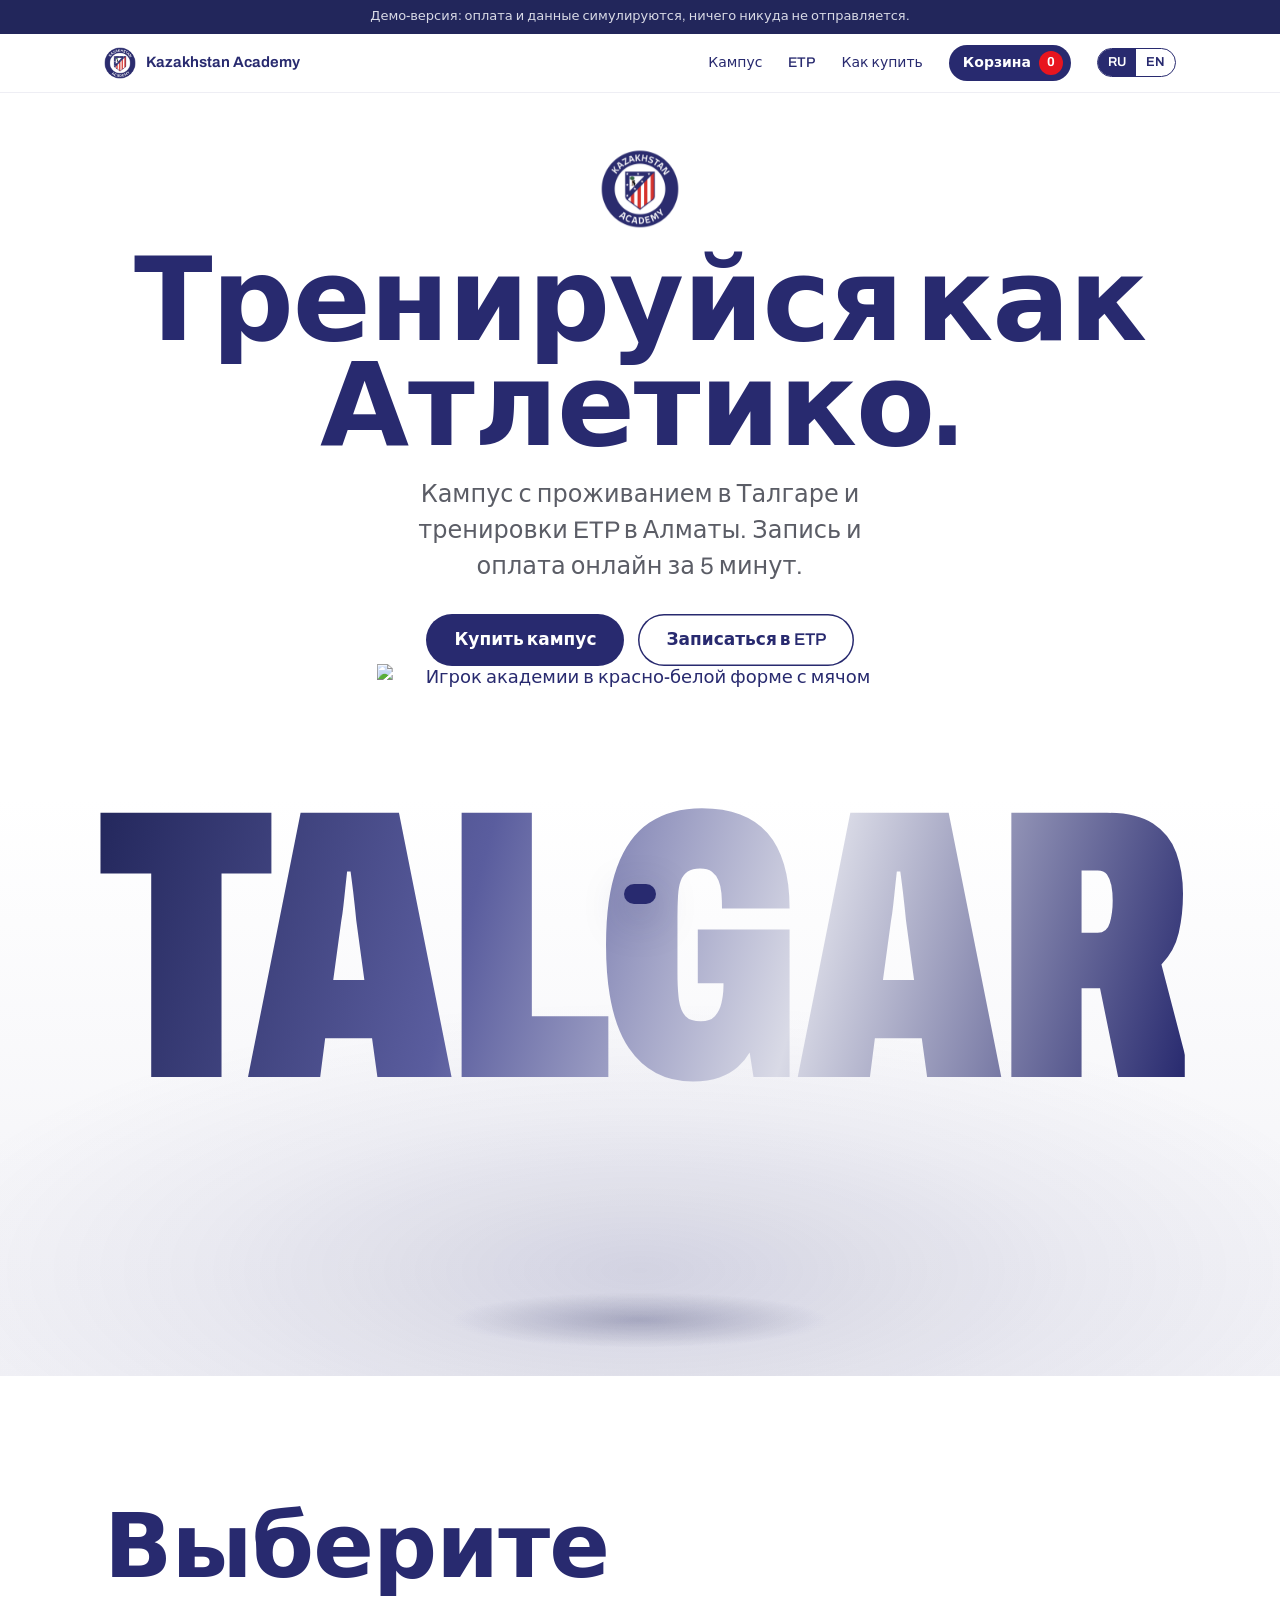
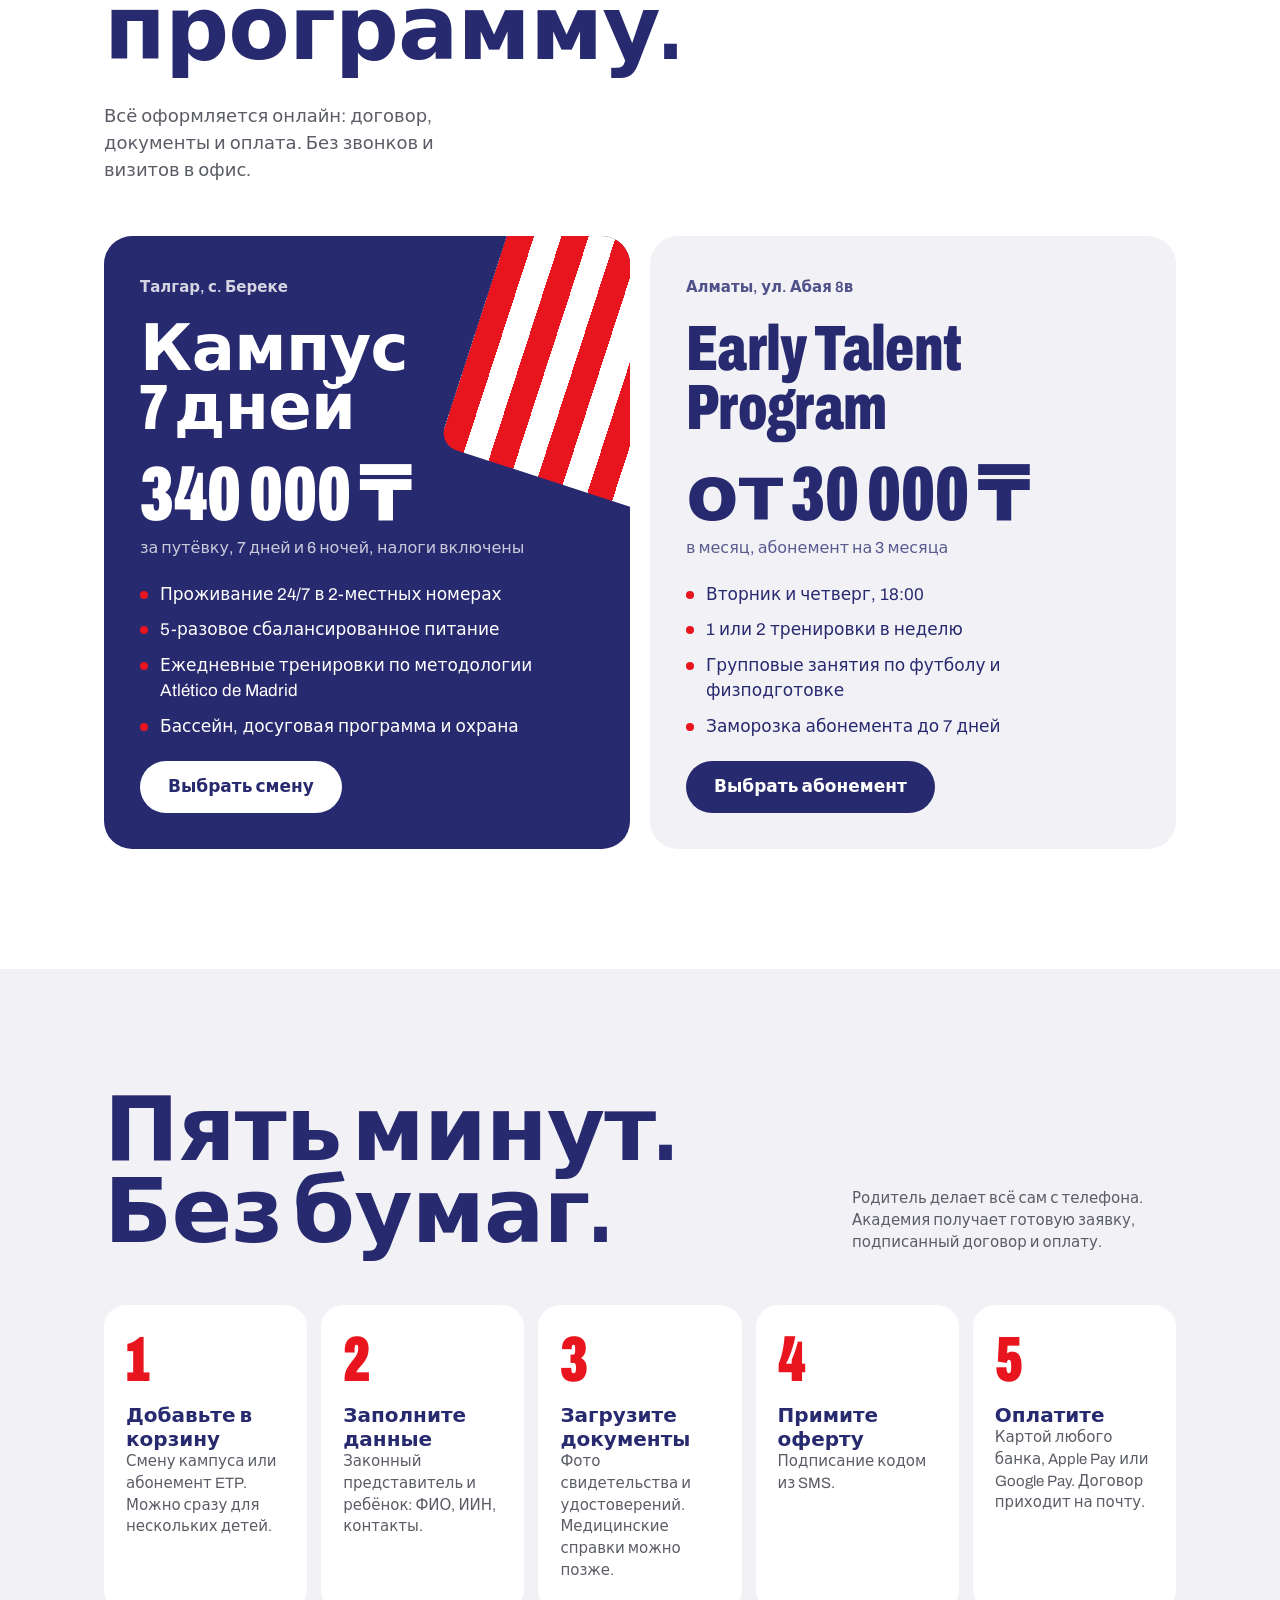
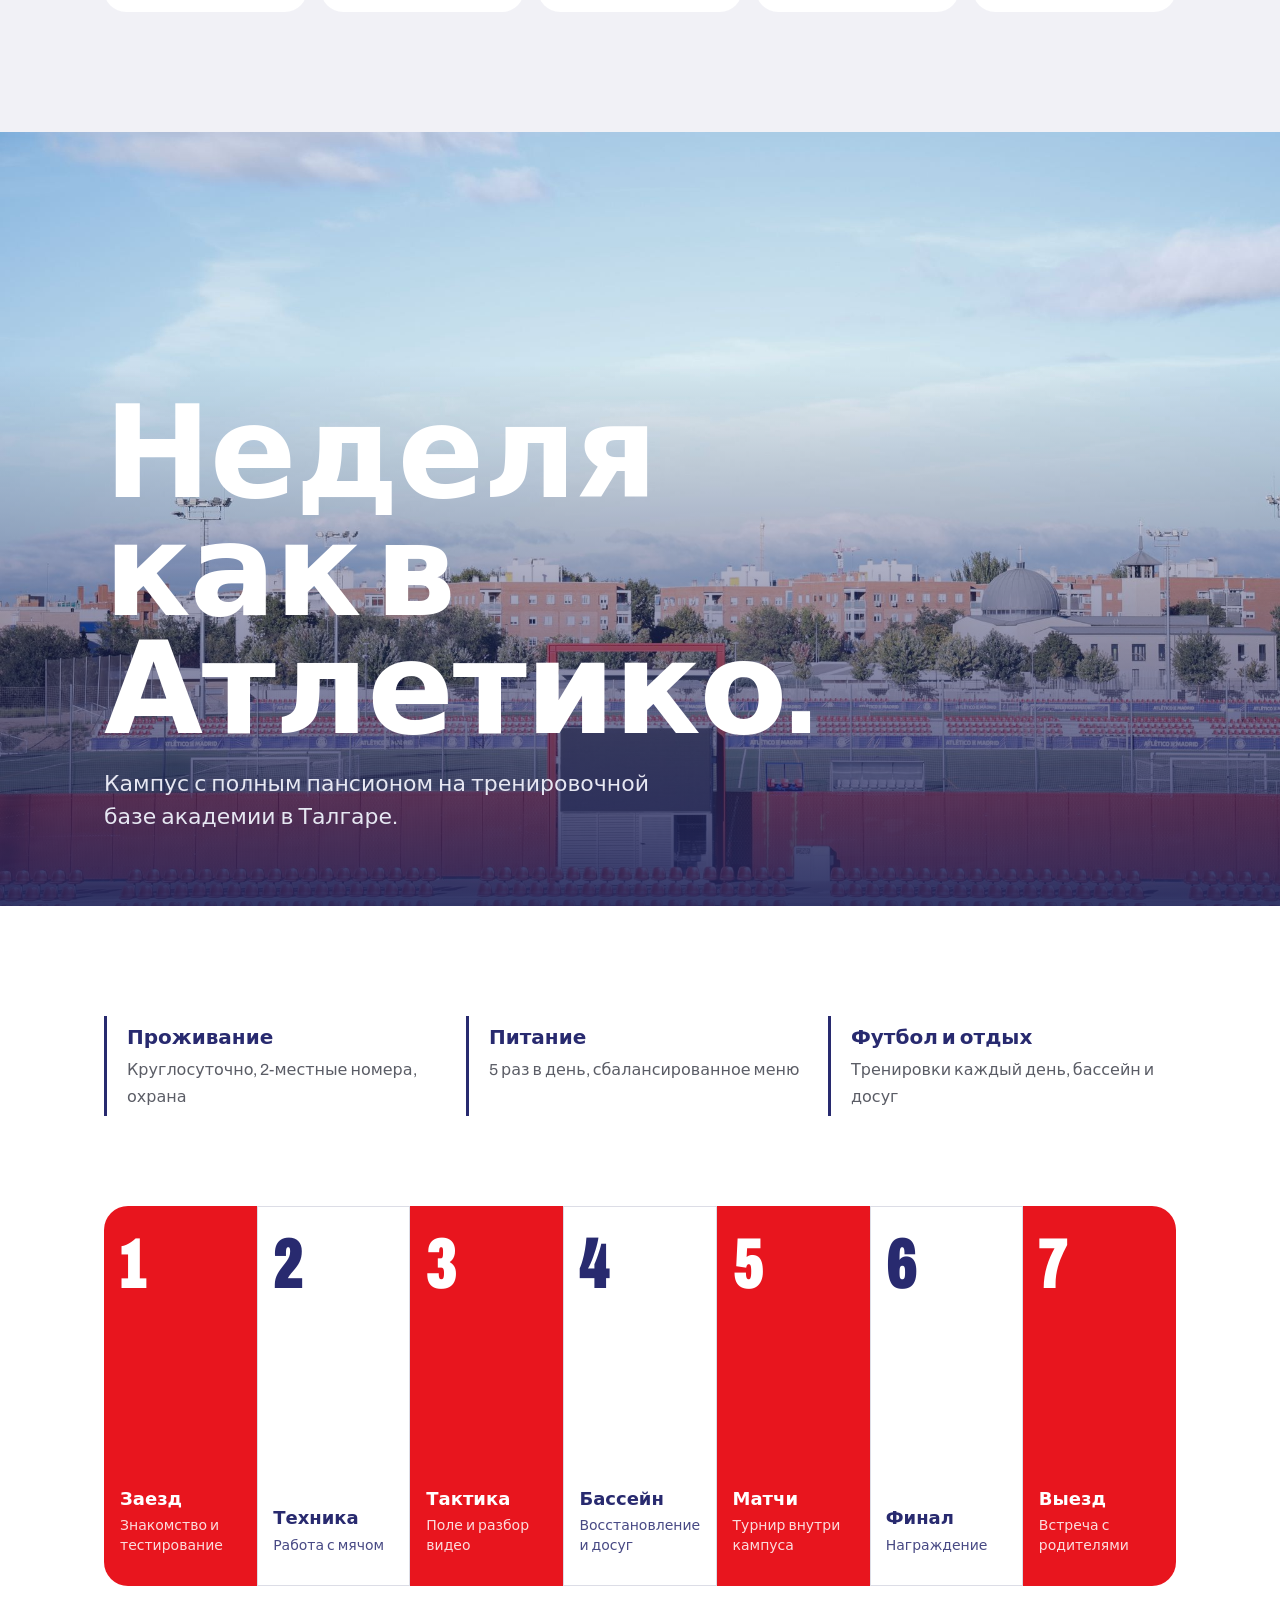
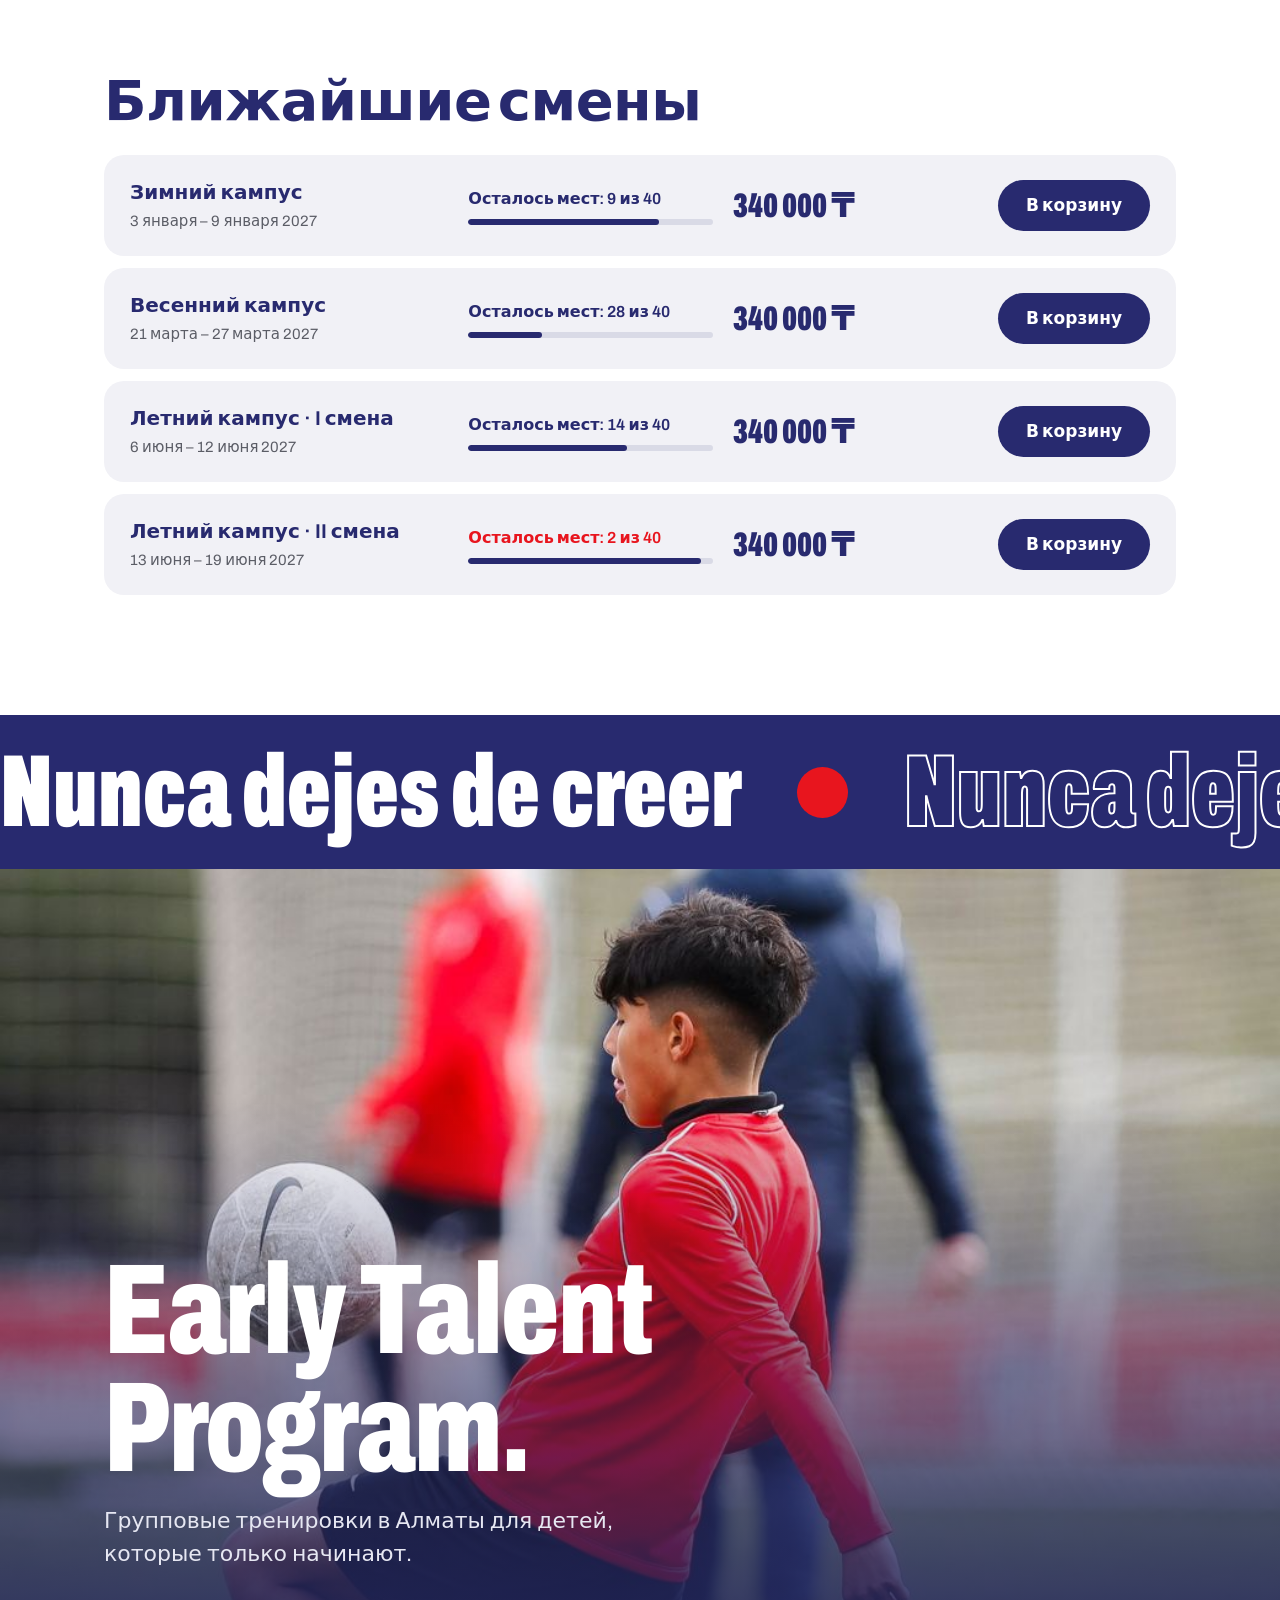
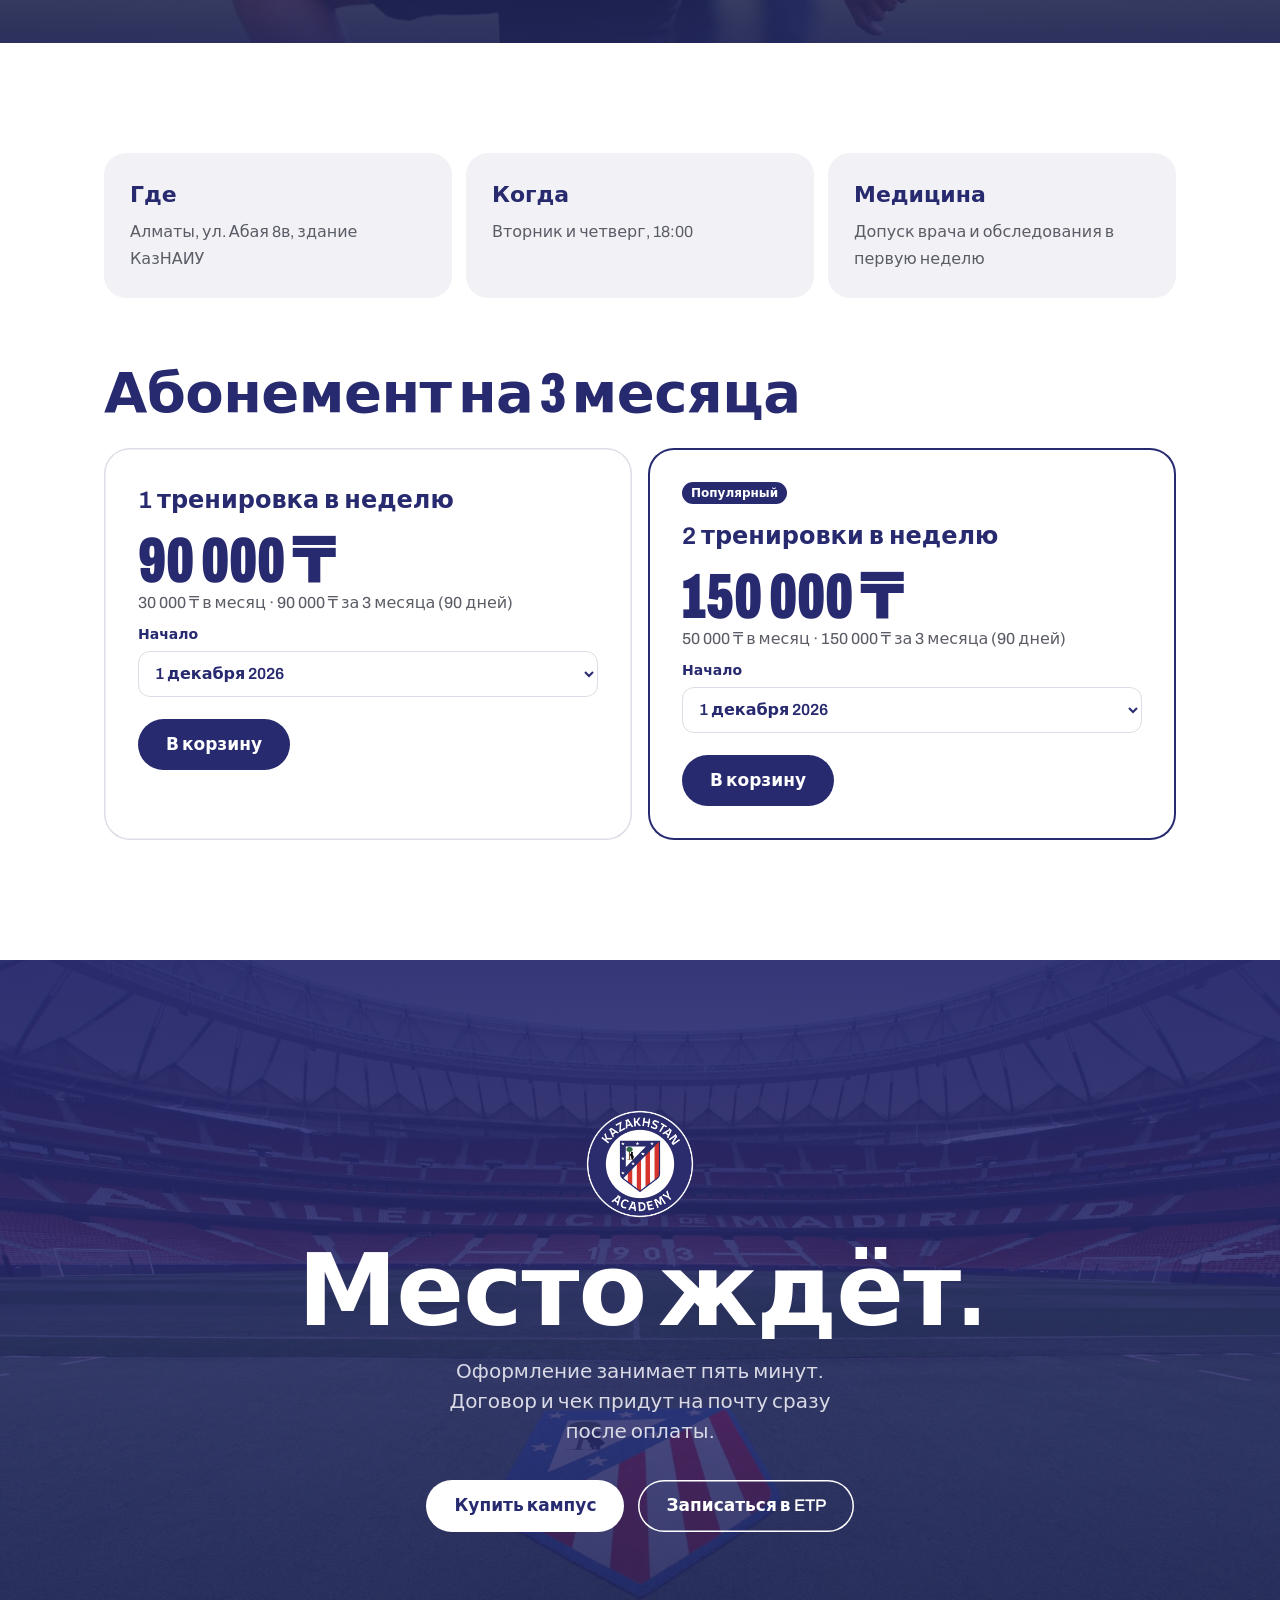
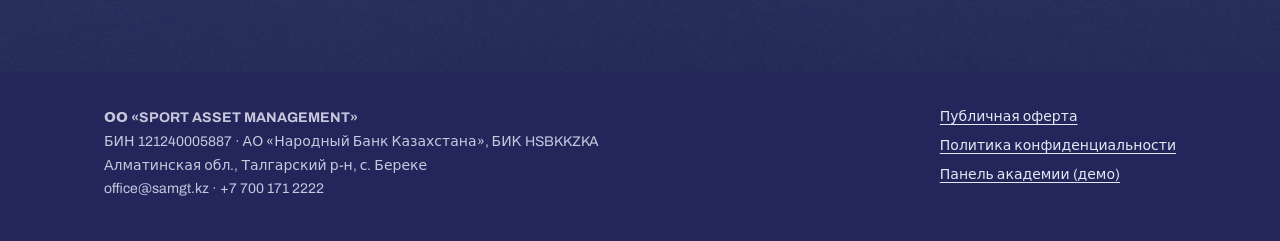
==== commit d7fe4db9: "Demo: ИИН, teléfono, email y edad incorrectos solo avisan, no bloquean Co-Authored-By: Claude Opus 5" ====
--- a/index.html
+++ b/index.html
@@ -213,6 +213,8 @@
 .campo input:focus{outline:none;border-color:var(--azul)}
 .campo.err input{border-color:var(--rojo)}
 .campo .msg{font-size:13px;color:var(--rojo)}
+.campo.warn input{border-color:#E0A100}
+.campo.warn .msg{color:#8a5a00}
 @media(max-width:640px){.campos{grid-template-columns:1fr}}
 .subir{display:grid;gap:10px}
 .archivo{display:flex;align-items:center;gap:14px;padding:16px 18px;border-radius:16px;background:var(--gris);position:relative}
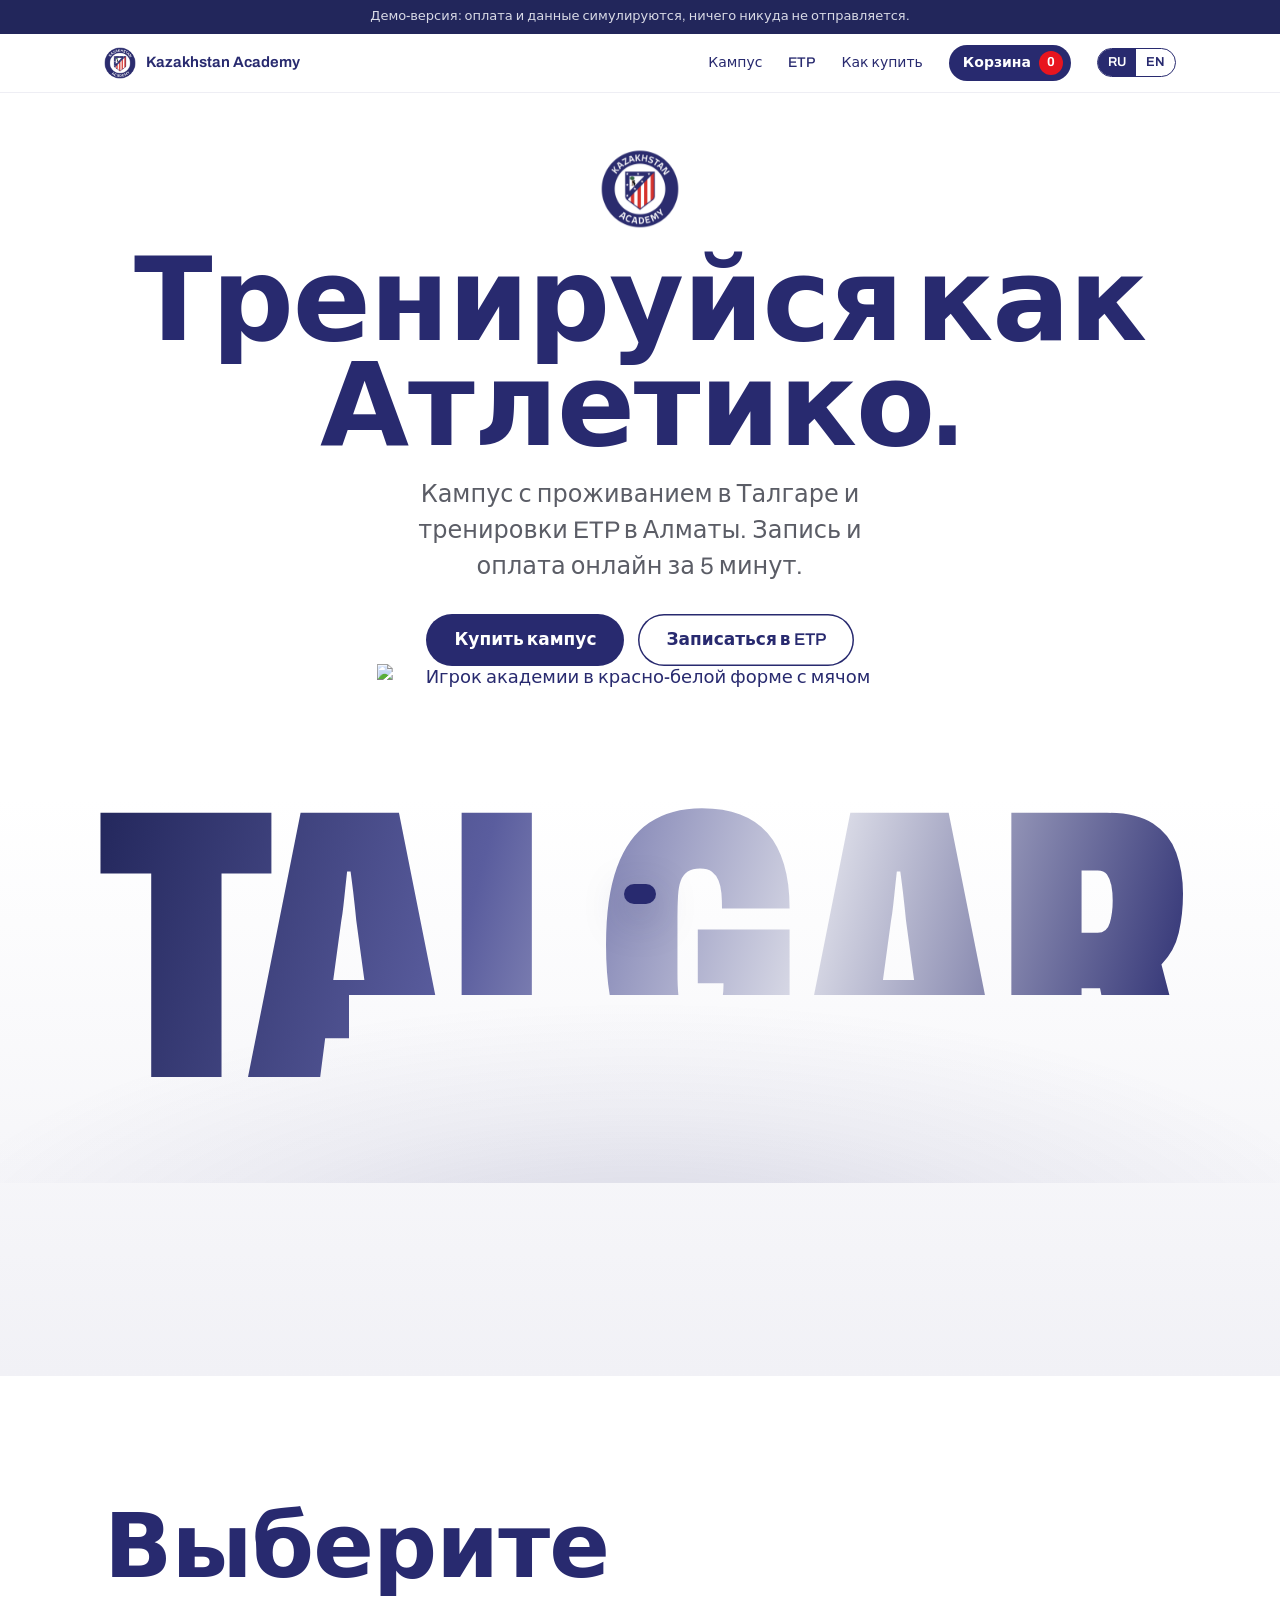
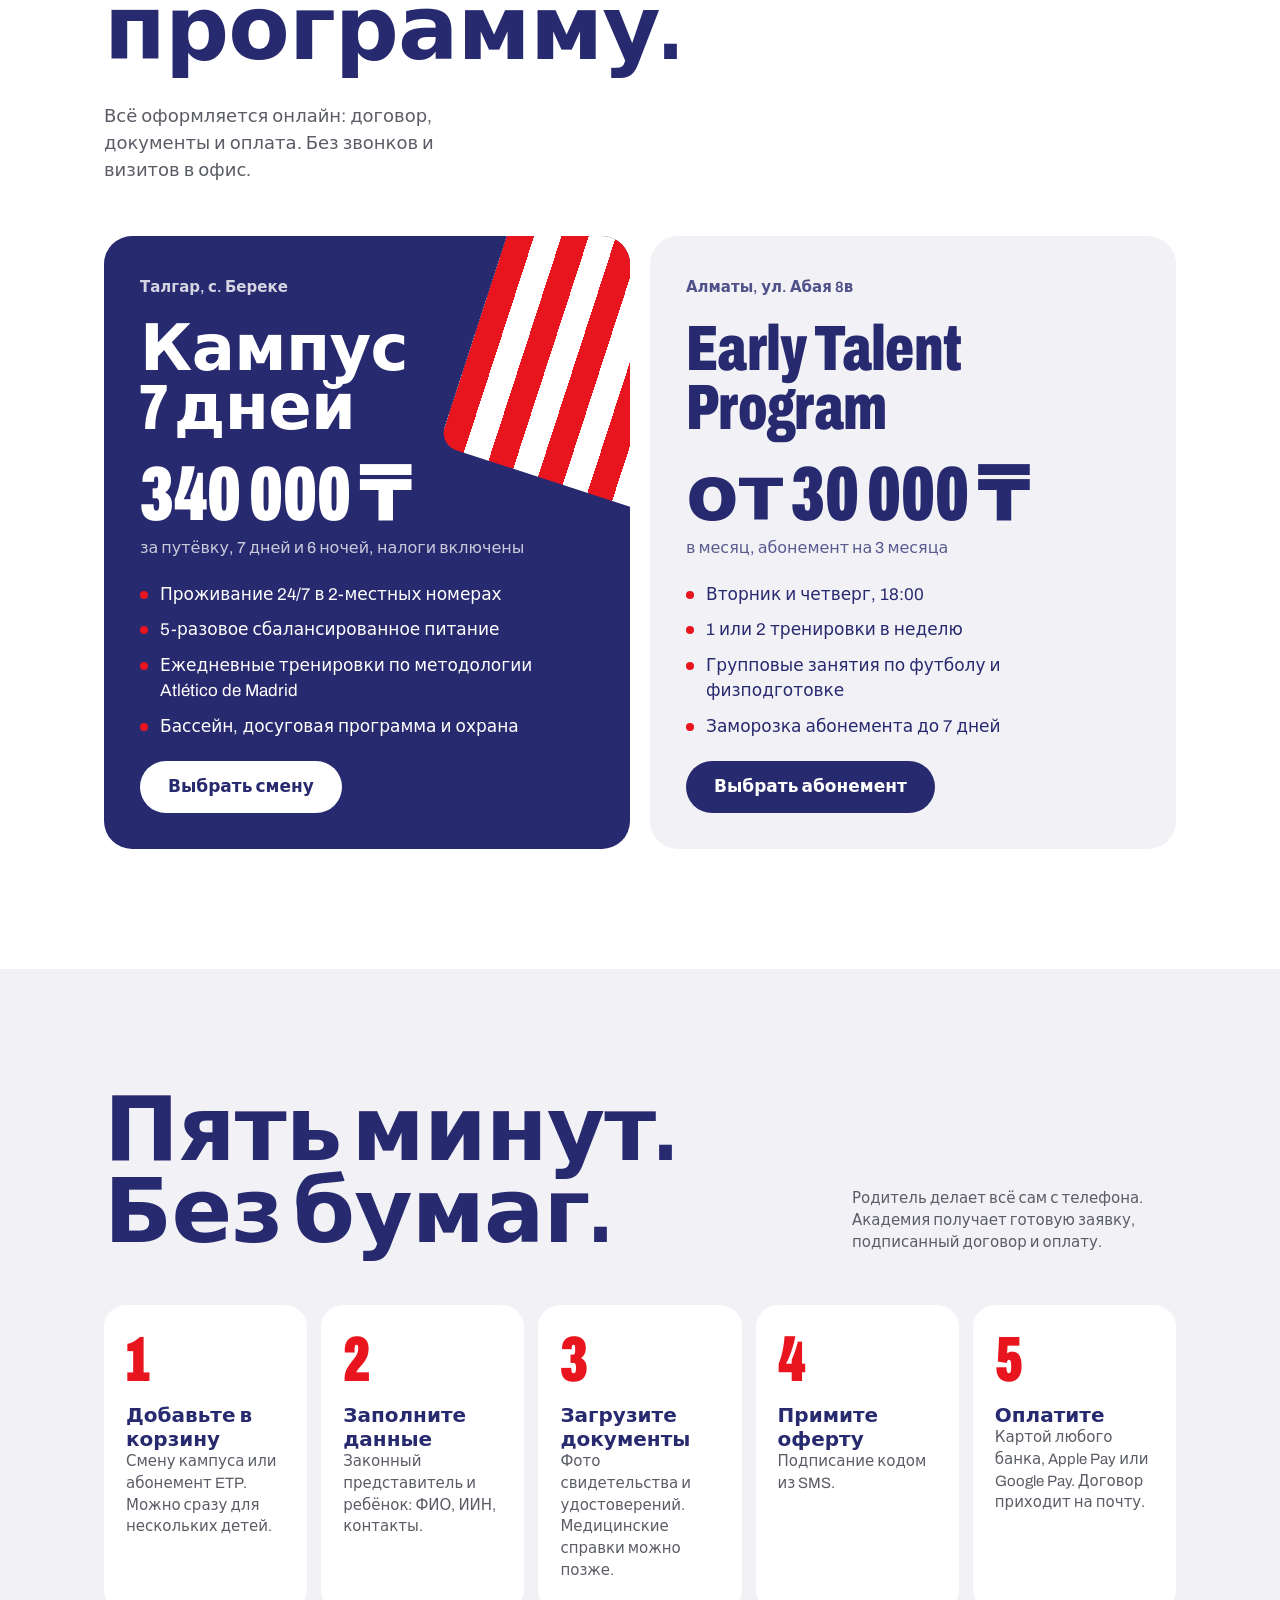
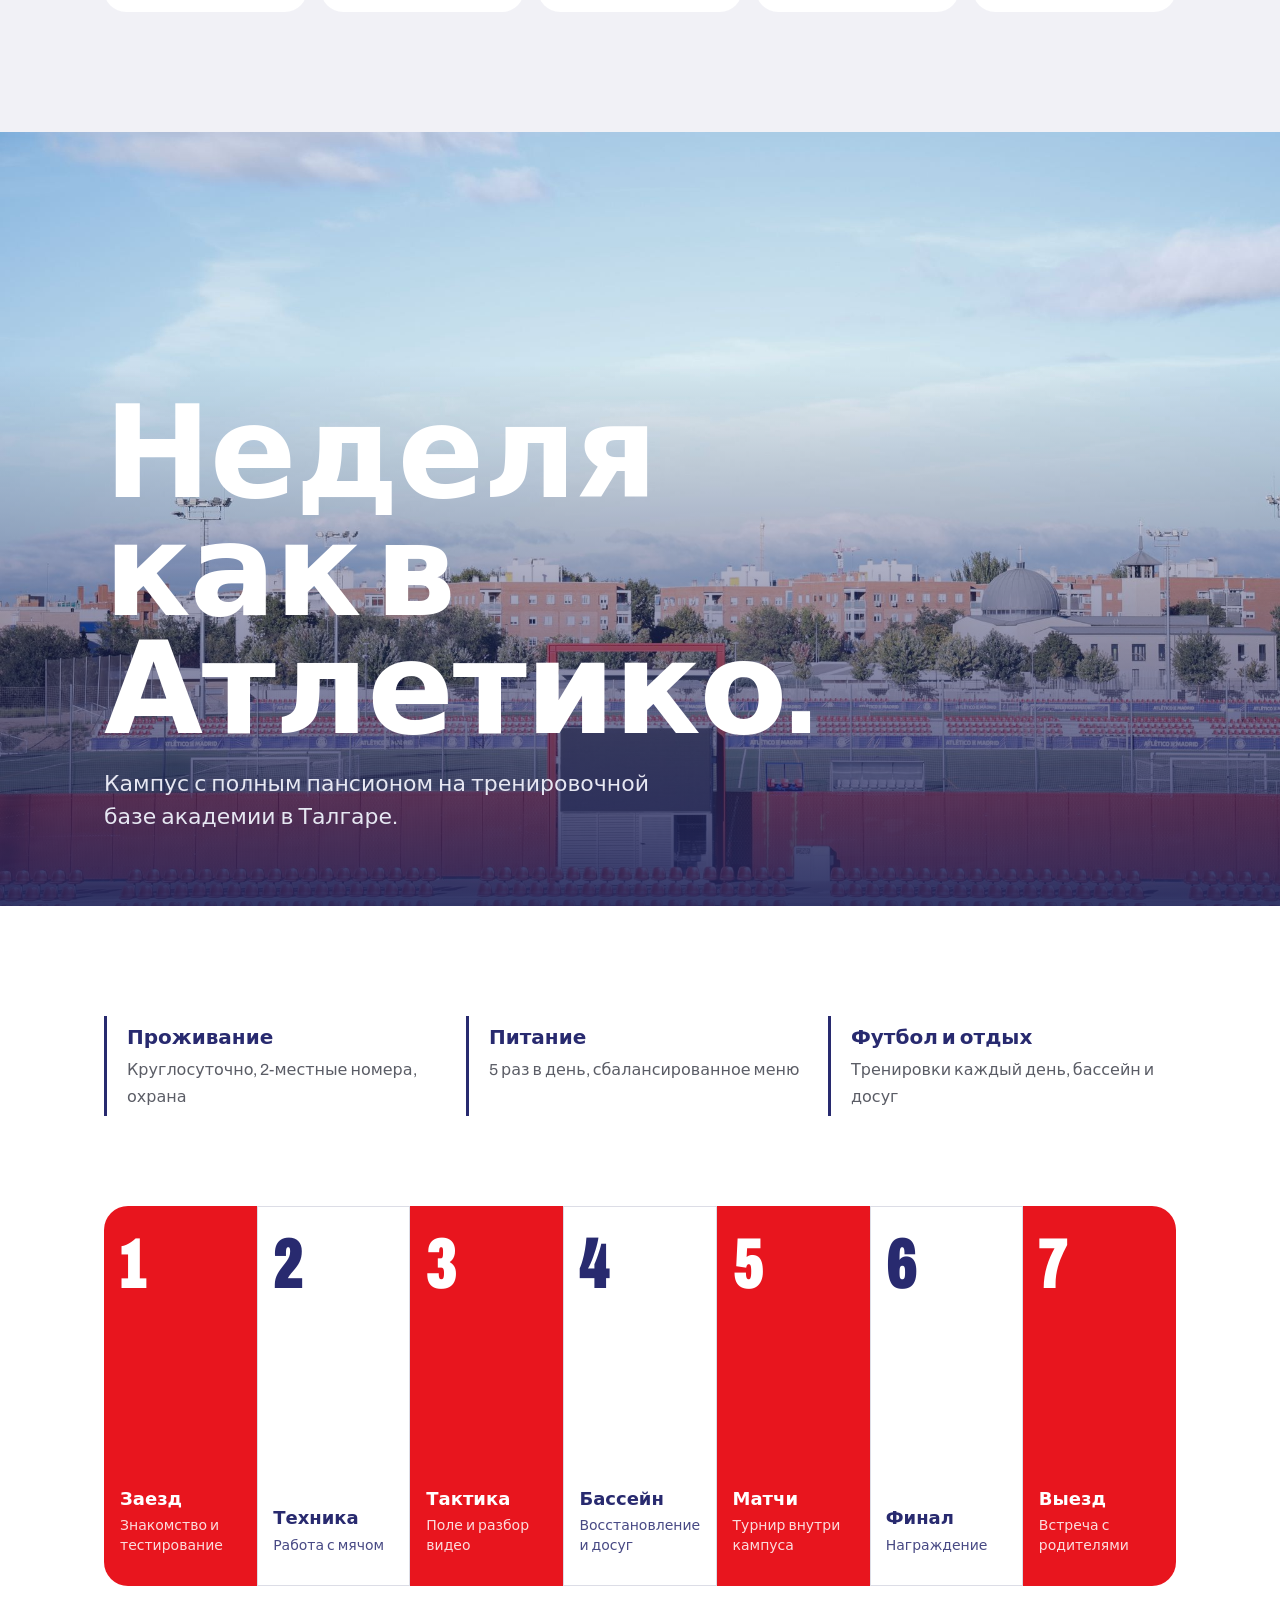
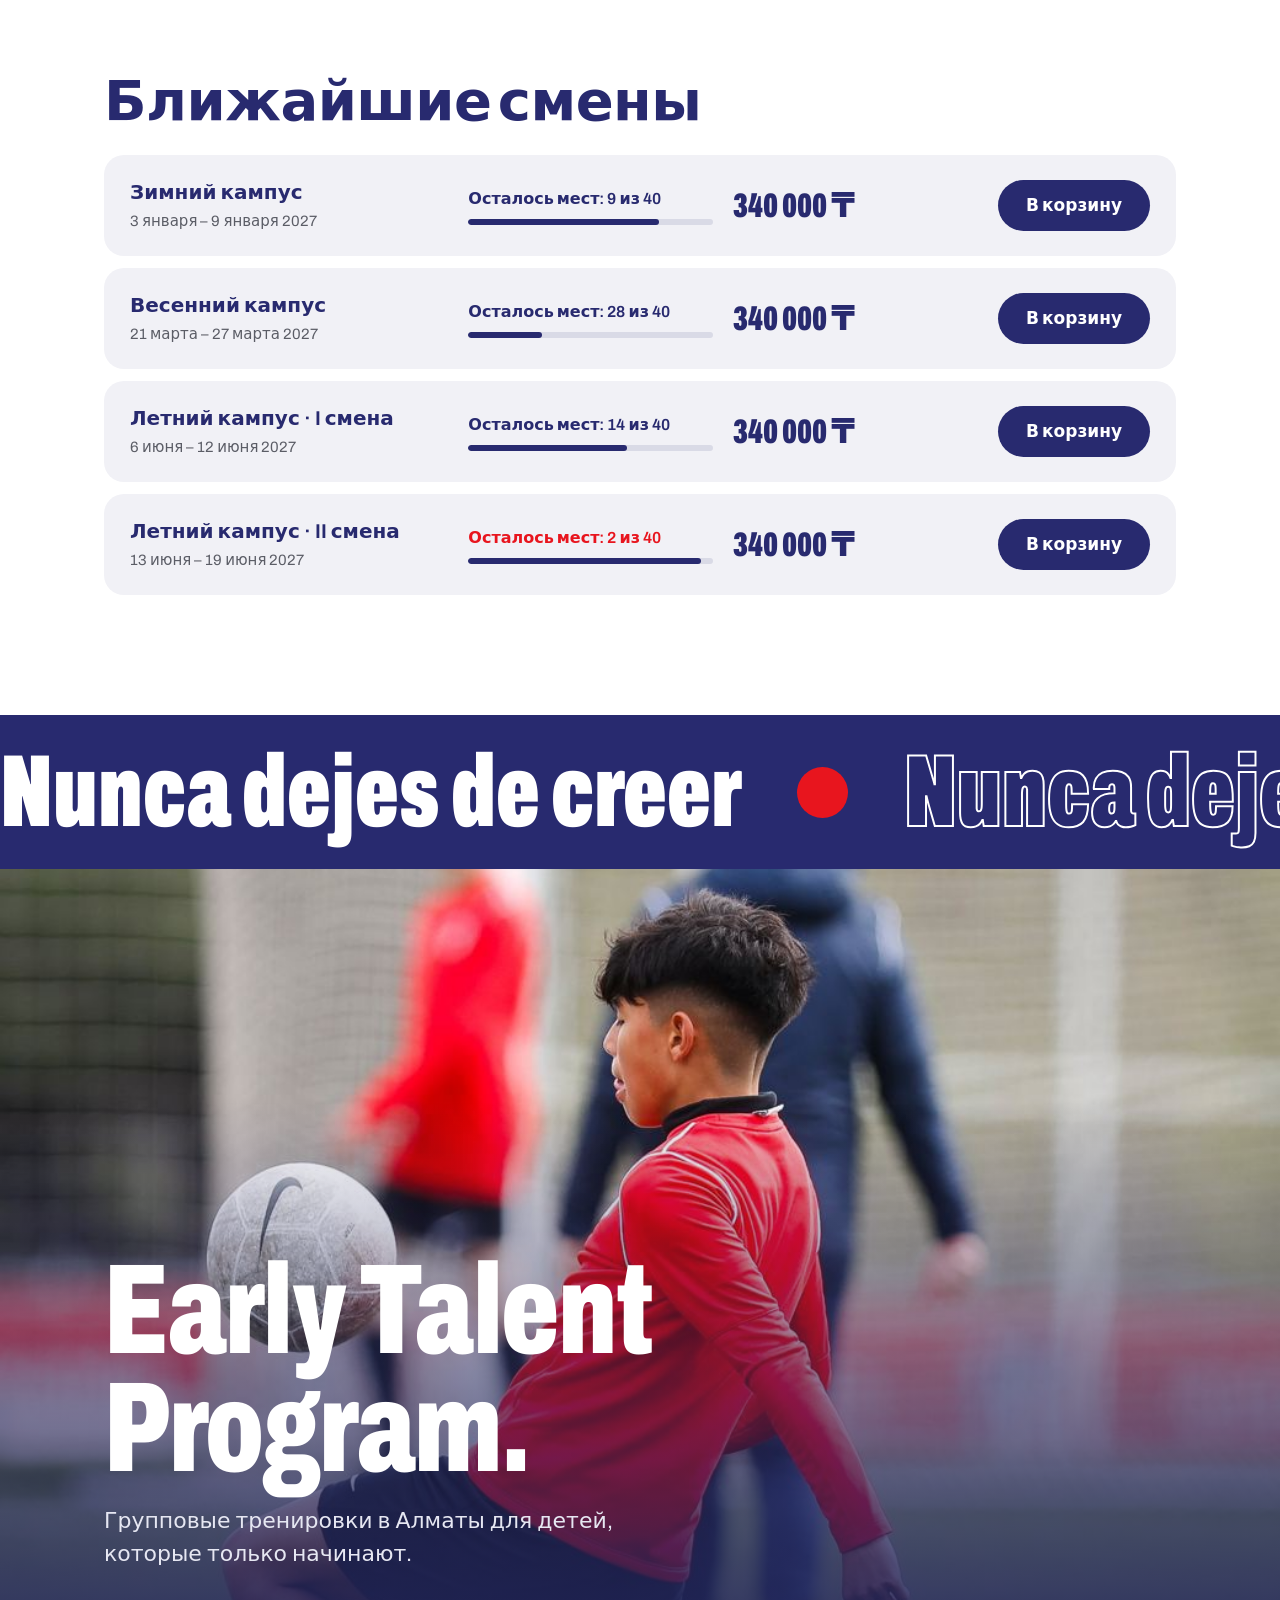
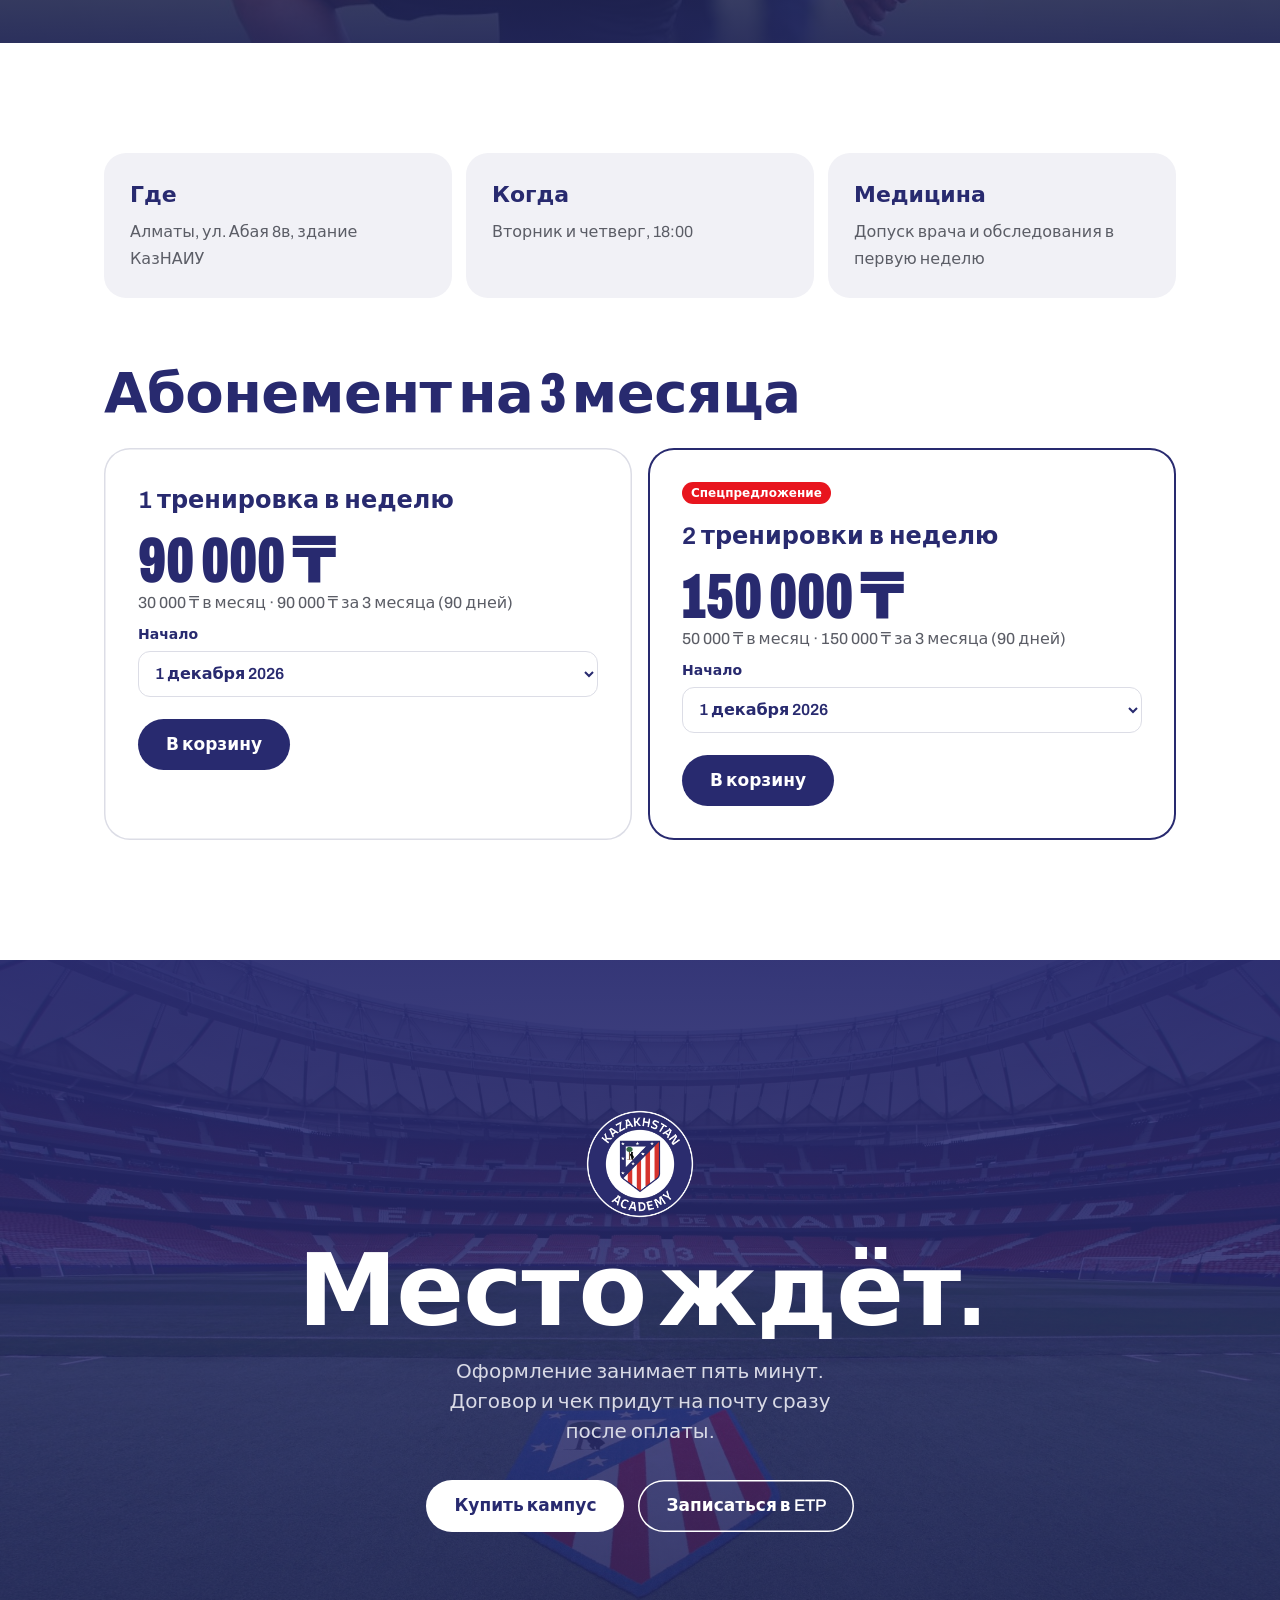
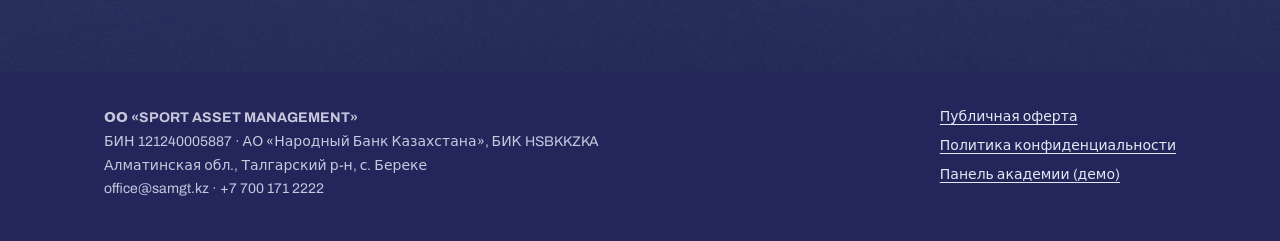
==== commit 8ef129db: "Demo: el ИИН nunca bloquea; forzar recarga de app.js Co-Authored-By: Claude Opus 5.5 <noreply@anthro" ====
--- a/index.html
+++ b/index.html
@@ -491,6 +491,6 @@
   </div>
 </div>
 
-<script src="app.js"></script>
+<script src="app.js?v=4"></script>
 </body>
 </html>
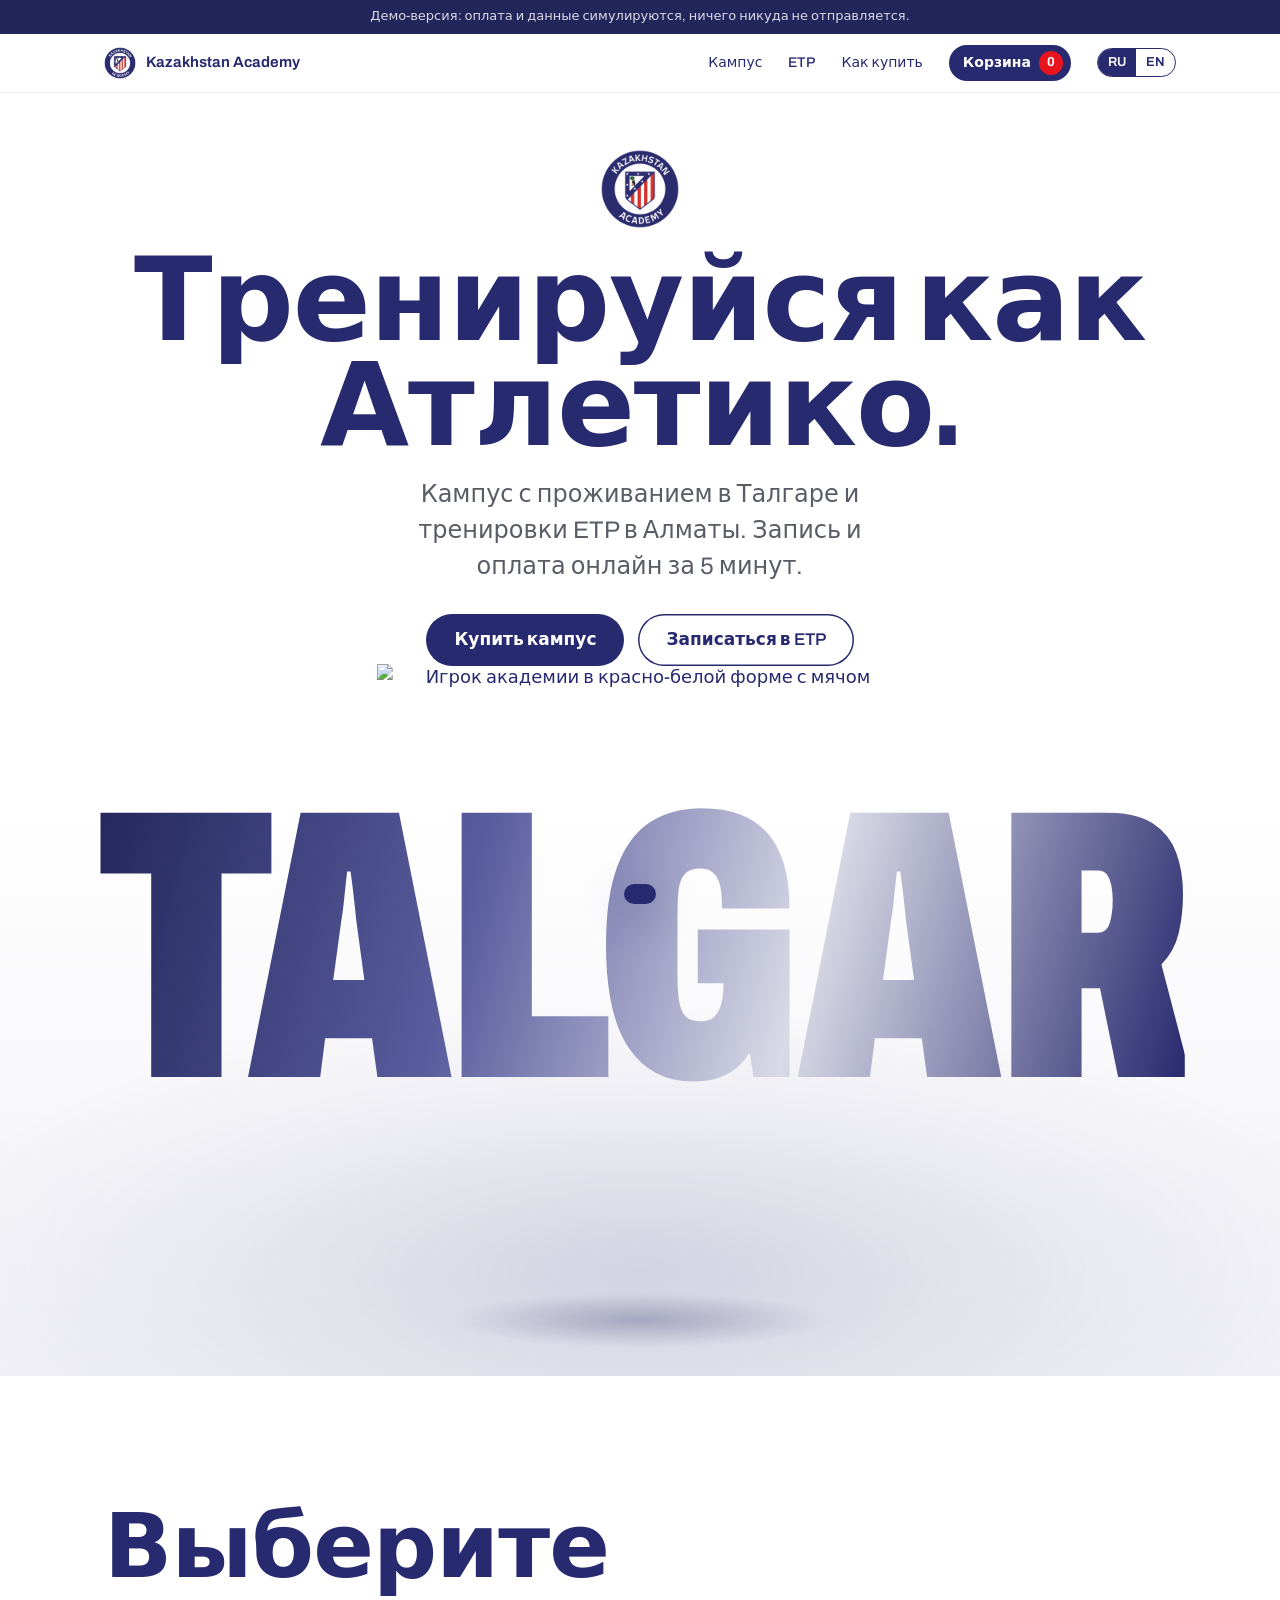
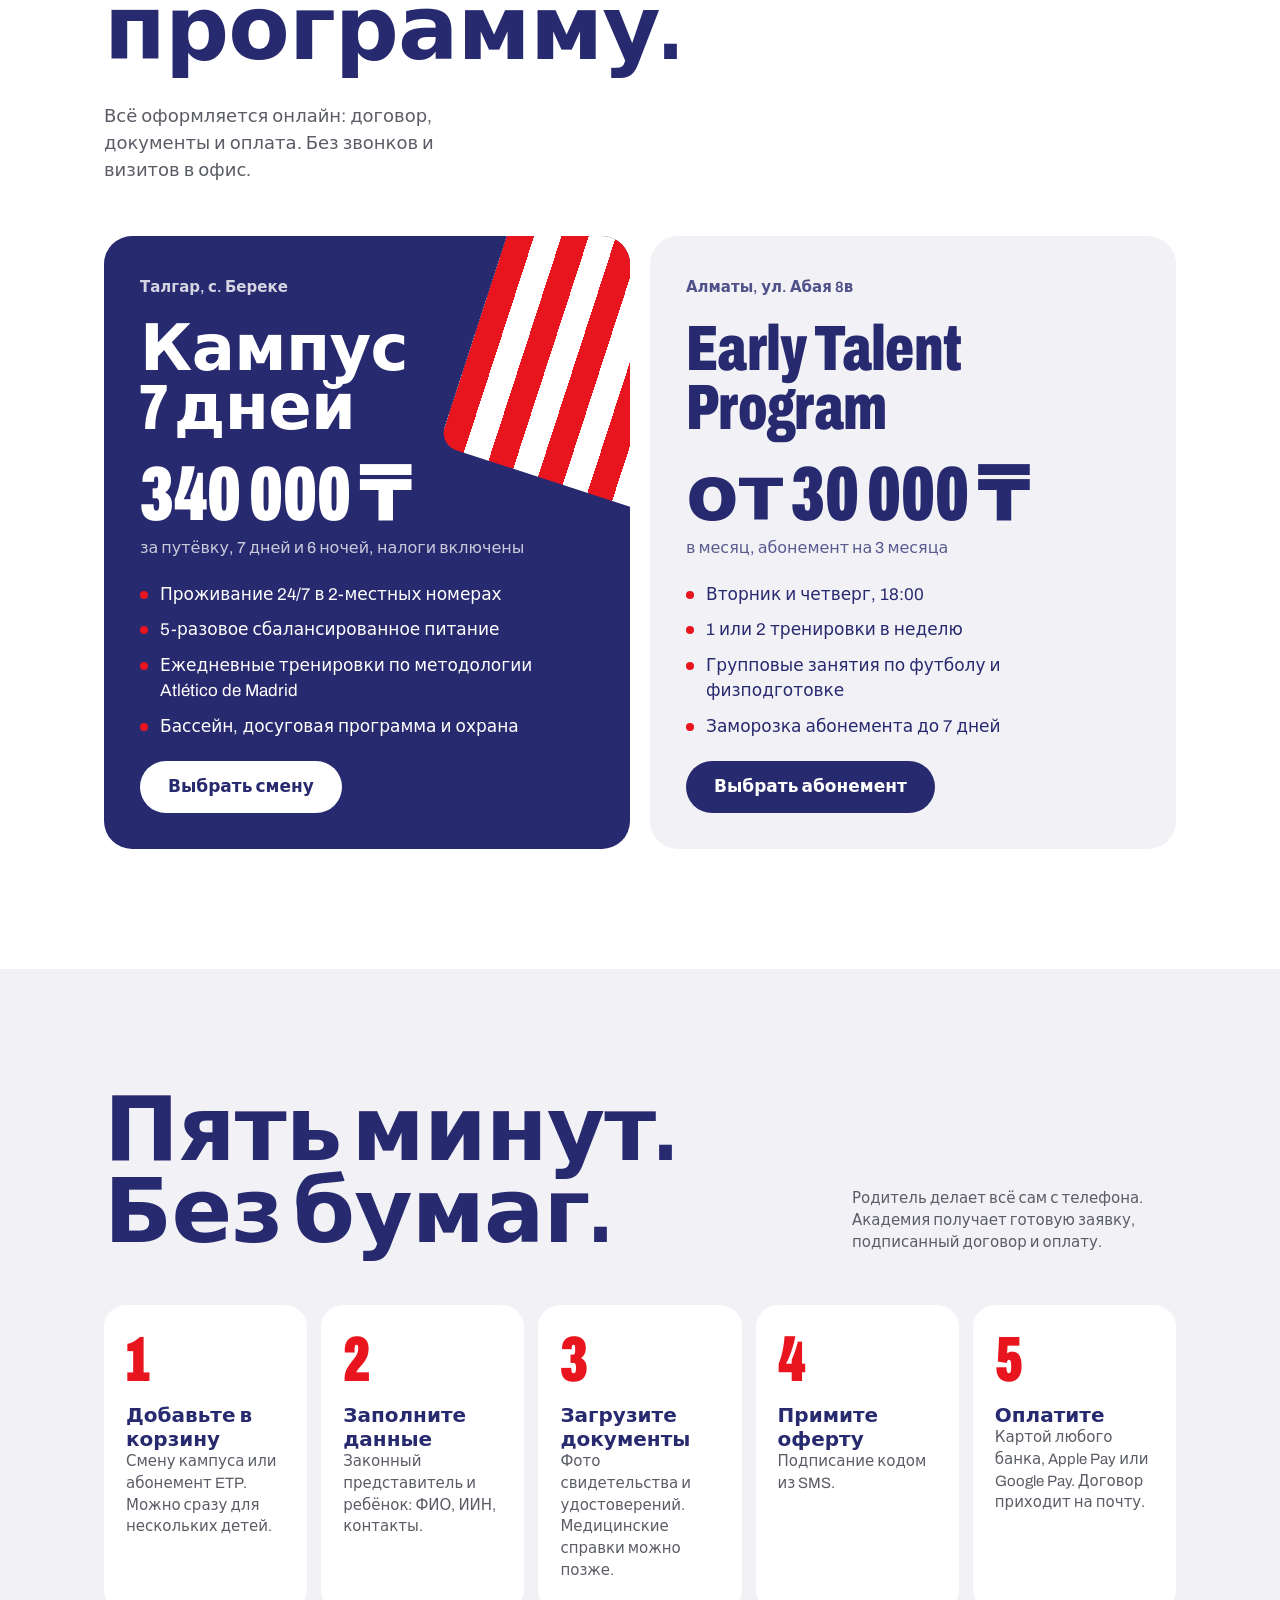
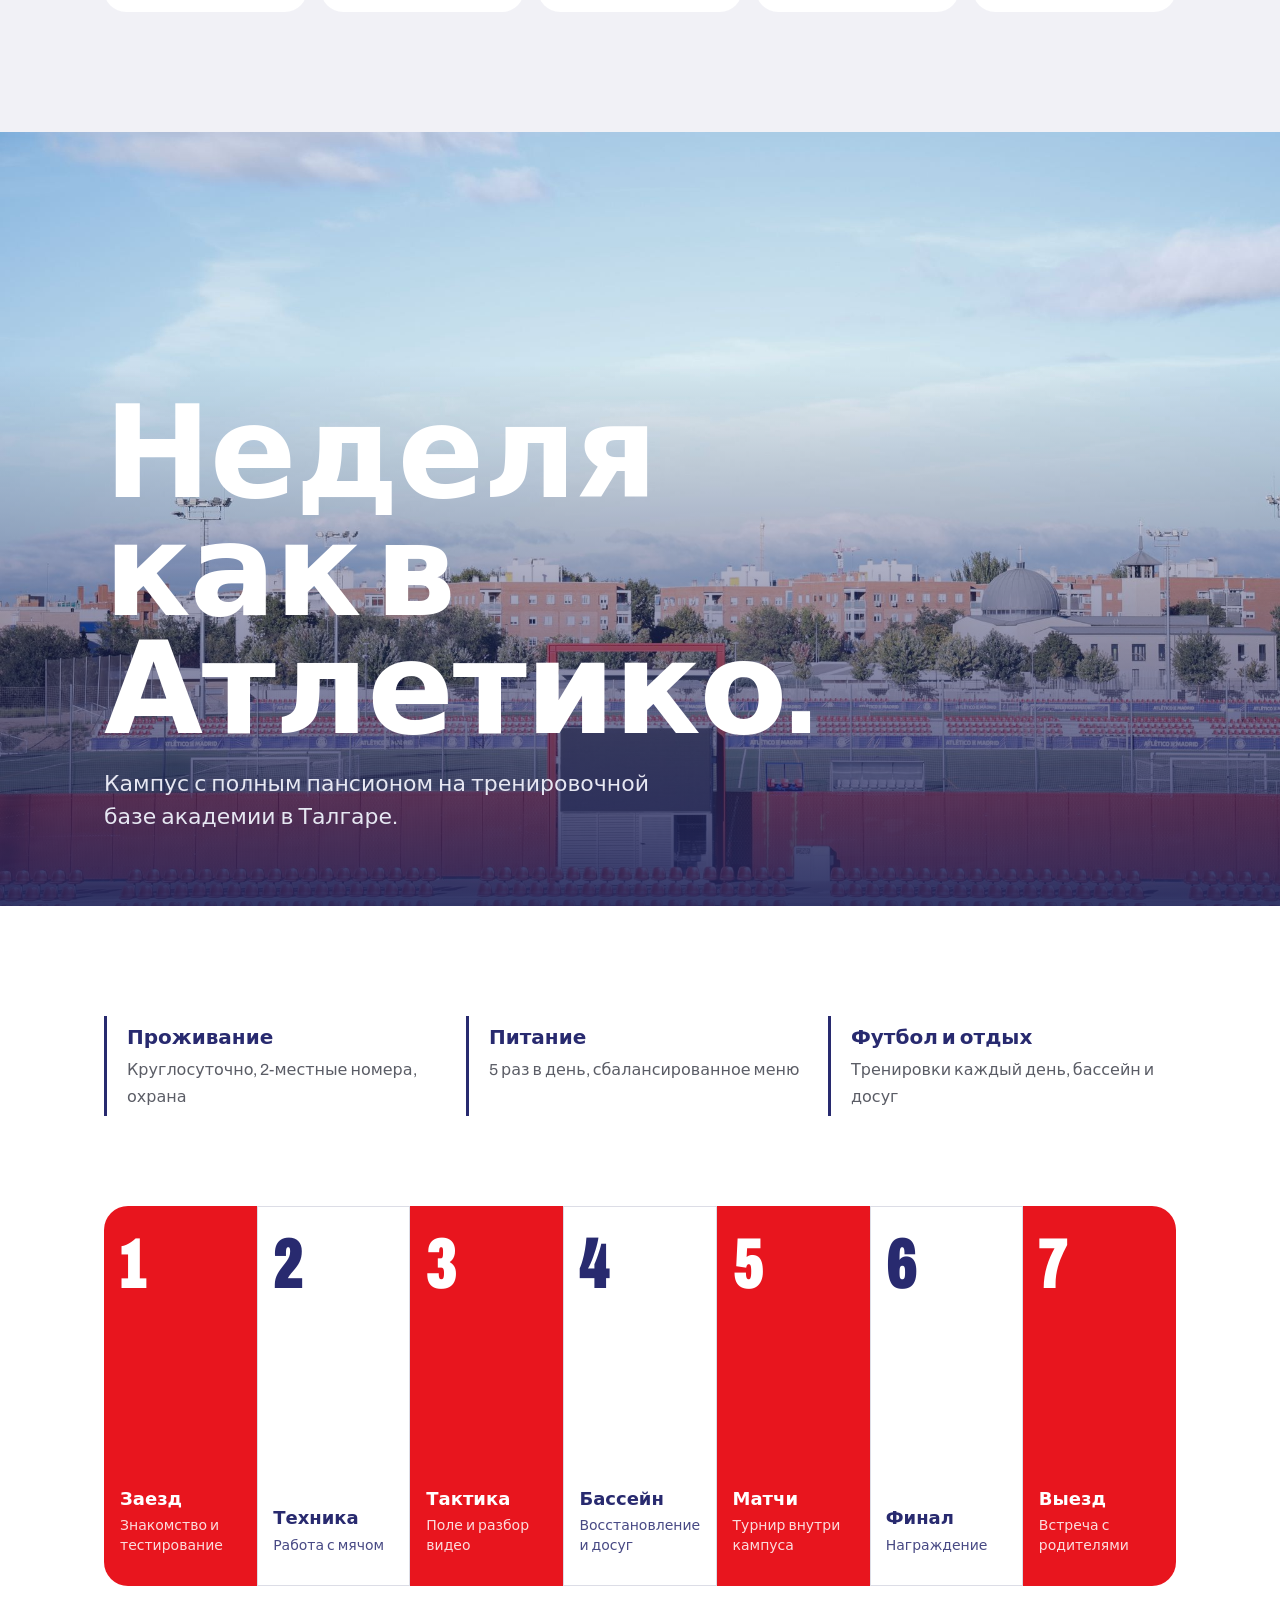
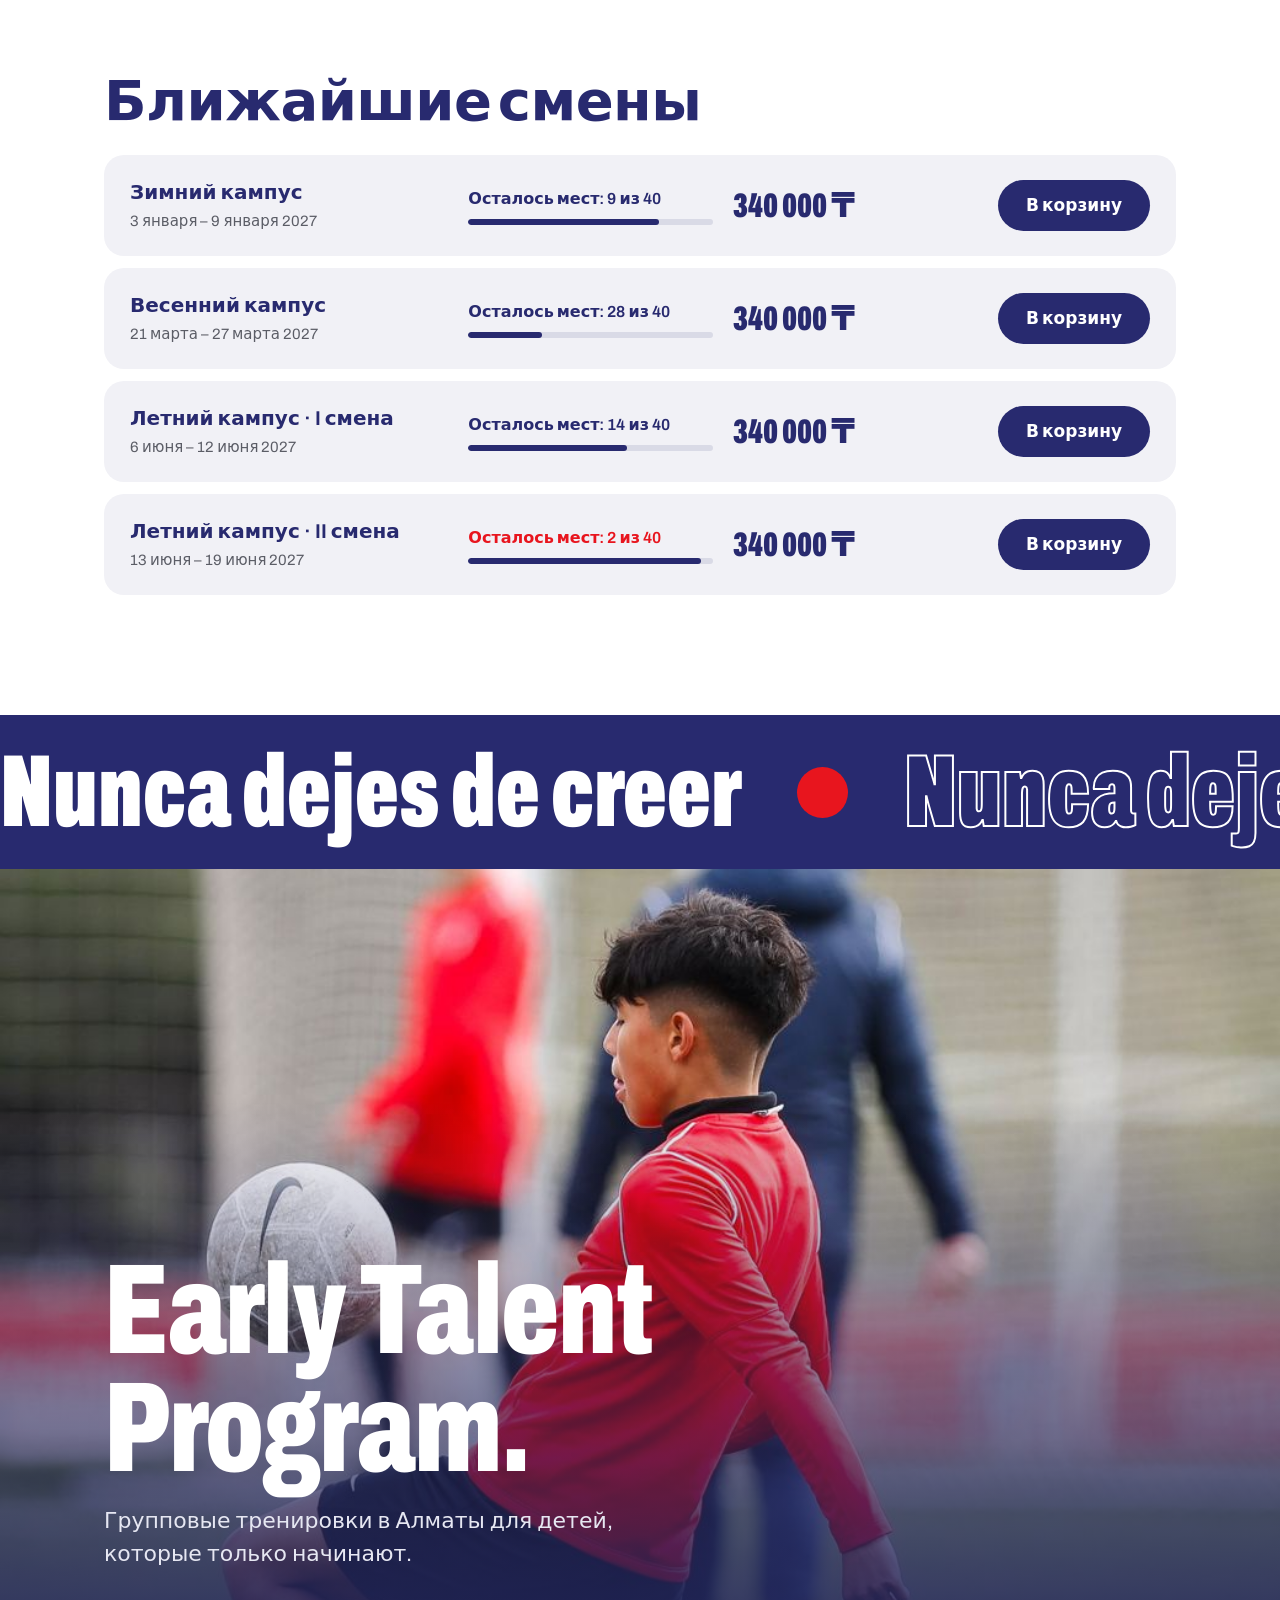
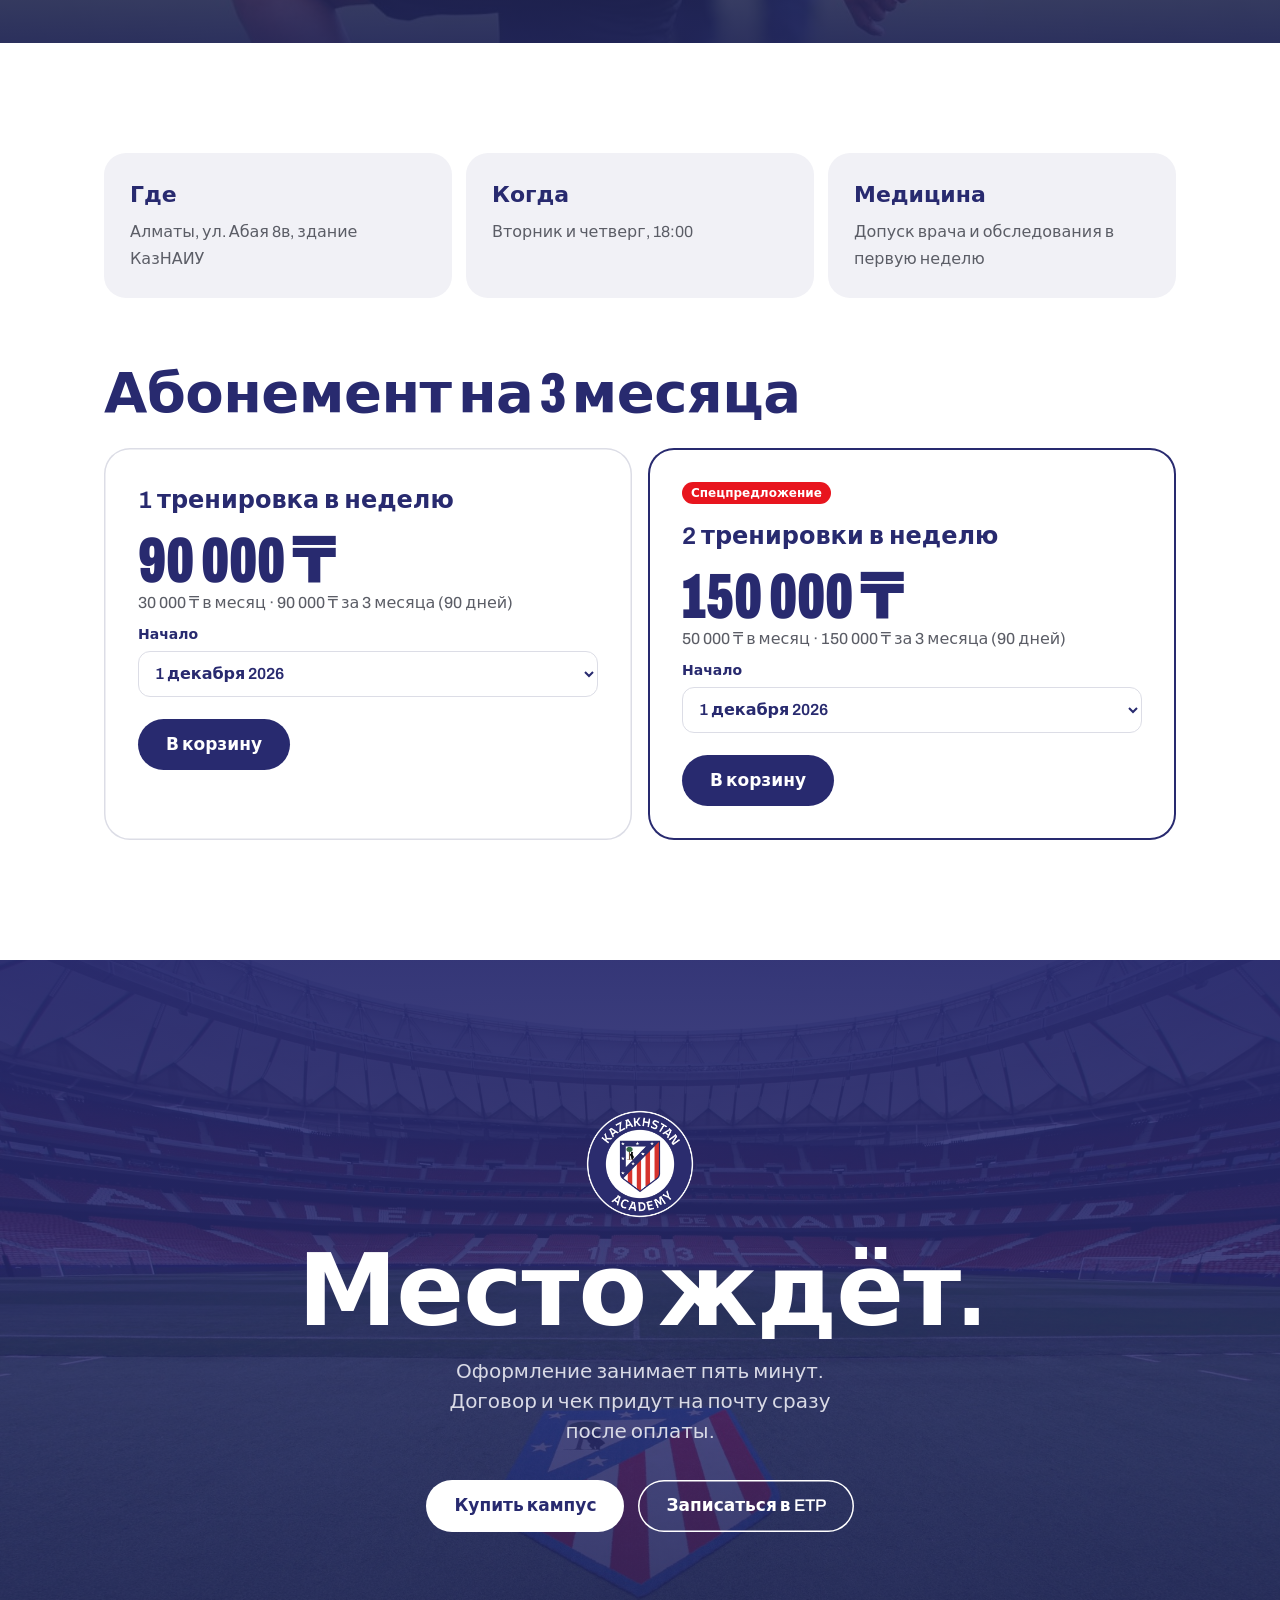
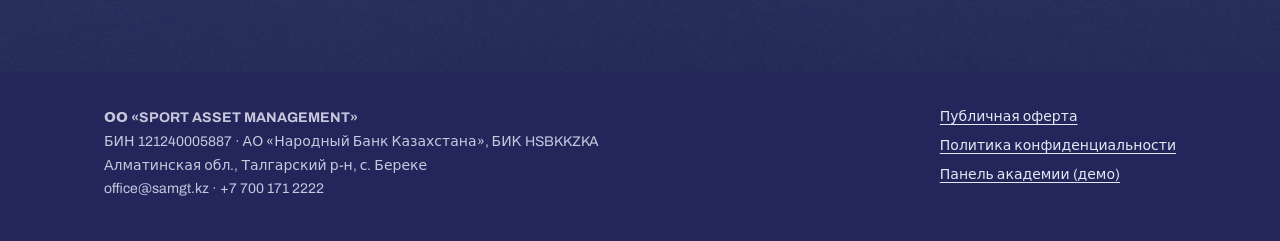
==== commit 765162e6: "Oferta pública completa en PDF (RU/EN); aceptación bloqueada hasta abrir el PDF y registro de apertu" ====
--- a/index.html
+++ b/index.html
@@ -234,6 +234,15 @@
 .check input{width:22px;height:22px;accent-color:var(--azul);flex:0 0 auto;margin-top:1px}
 .check small{display:block;color:var(--texto2);font-size:13px}
 .check.err{color:var(--rojo)}
+.check.bloq{opacity:.5;cursor:not-allowed}
+.pdf-card{display:flex;align-items:center;gap:16px;padding:16px 18px;border-radius:18px;background:var(--azul);color:#fff;margin-bottom:10px;transition:background .2s}
+.pdf-card:hover{background:var(--azul-sub)}
+.pdf-card.visto{background:#eaf4ec;color:var(--azul)}
+.pdf-ico{width:46px;height:56px;border-radius:8px;background:var(--rojo);color:#fff;font-weight:800;font-size:13px;display:grid;place-items:center;flex:0 0 auto}
+.pdf-card .t{flex:1}.pdf-card b{display:block;font-size:17px;font-weight:650}.pdf-card .t span{font-size:13px;opacity:.8}
+.pdf-est{font-size:22px;font-weight:700}
+.pdf-msg{font-size:14px;color:#8a5a00;background:#fdf0dc;border-radius:12px;padding:10px 14px;margin-bottom:16px}
+.pdf-msg.ok{color:#1e6b33;background:#e3f1e5}
 .sms{display:flex;gap:10px;margin:18px 0 12px}
 .sms input{width:58px;height:66px;text-align:center;font-size:28px;font-weight:700;border-radius:14px;border:1.5px solid var(--linea);color:var(--azul);font-family:inherit}
 .sms input:focus{outline:none;border-color:var(--azul)}
@@ -491,6 +500,6 @@
   </div>
 </div>
 
-<script src="app.js?v=4"></script>
+<script src="app.js?v=5"></script>
 </body>
 </html>
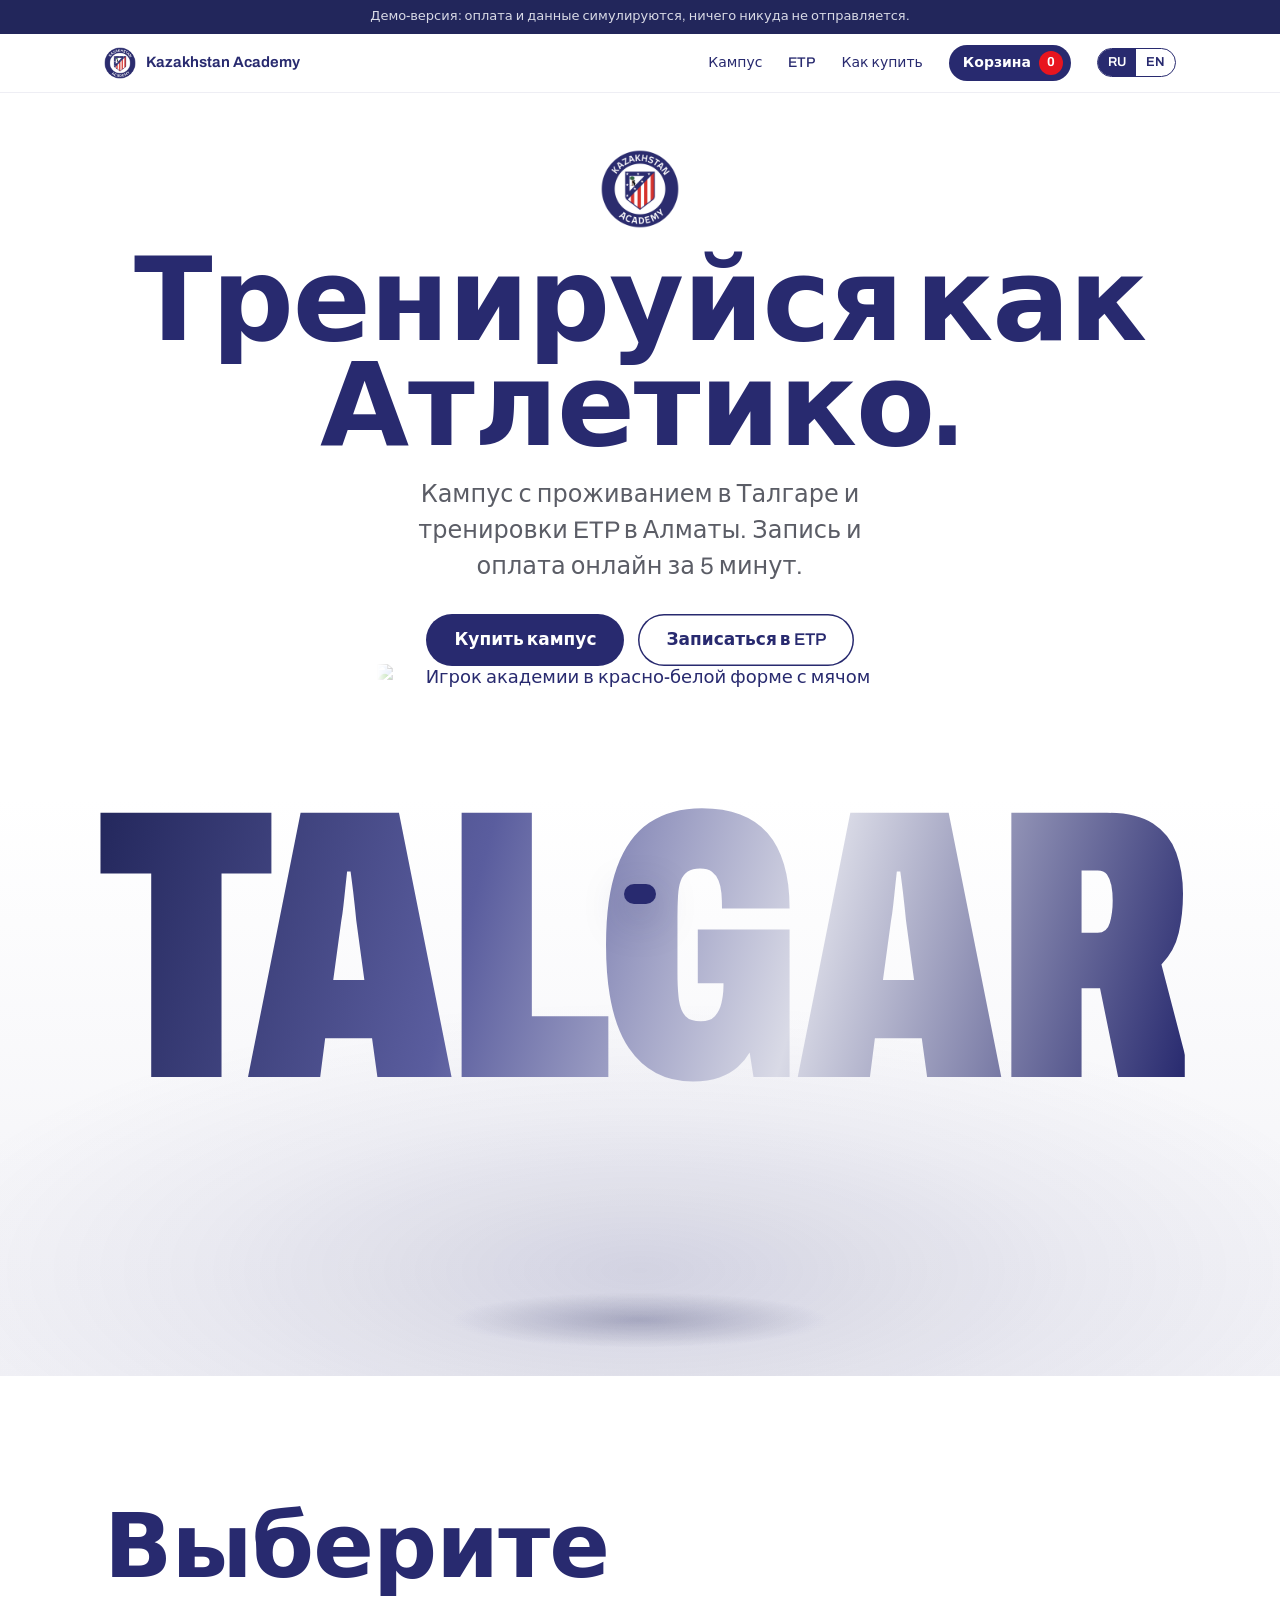
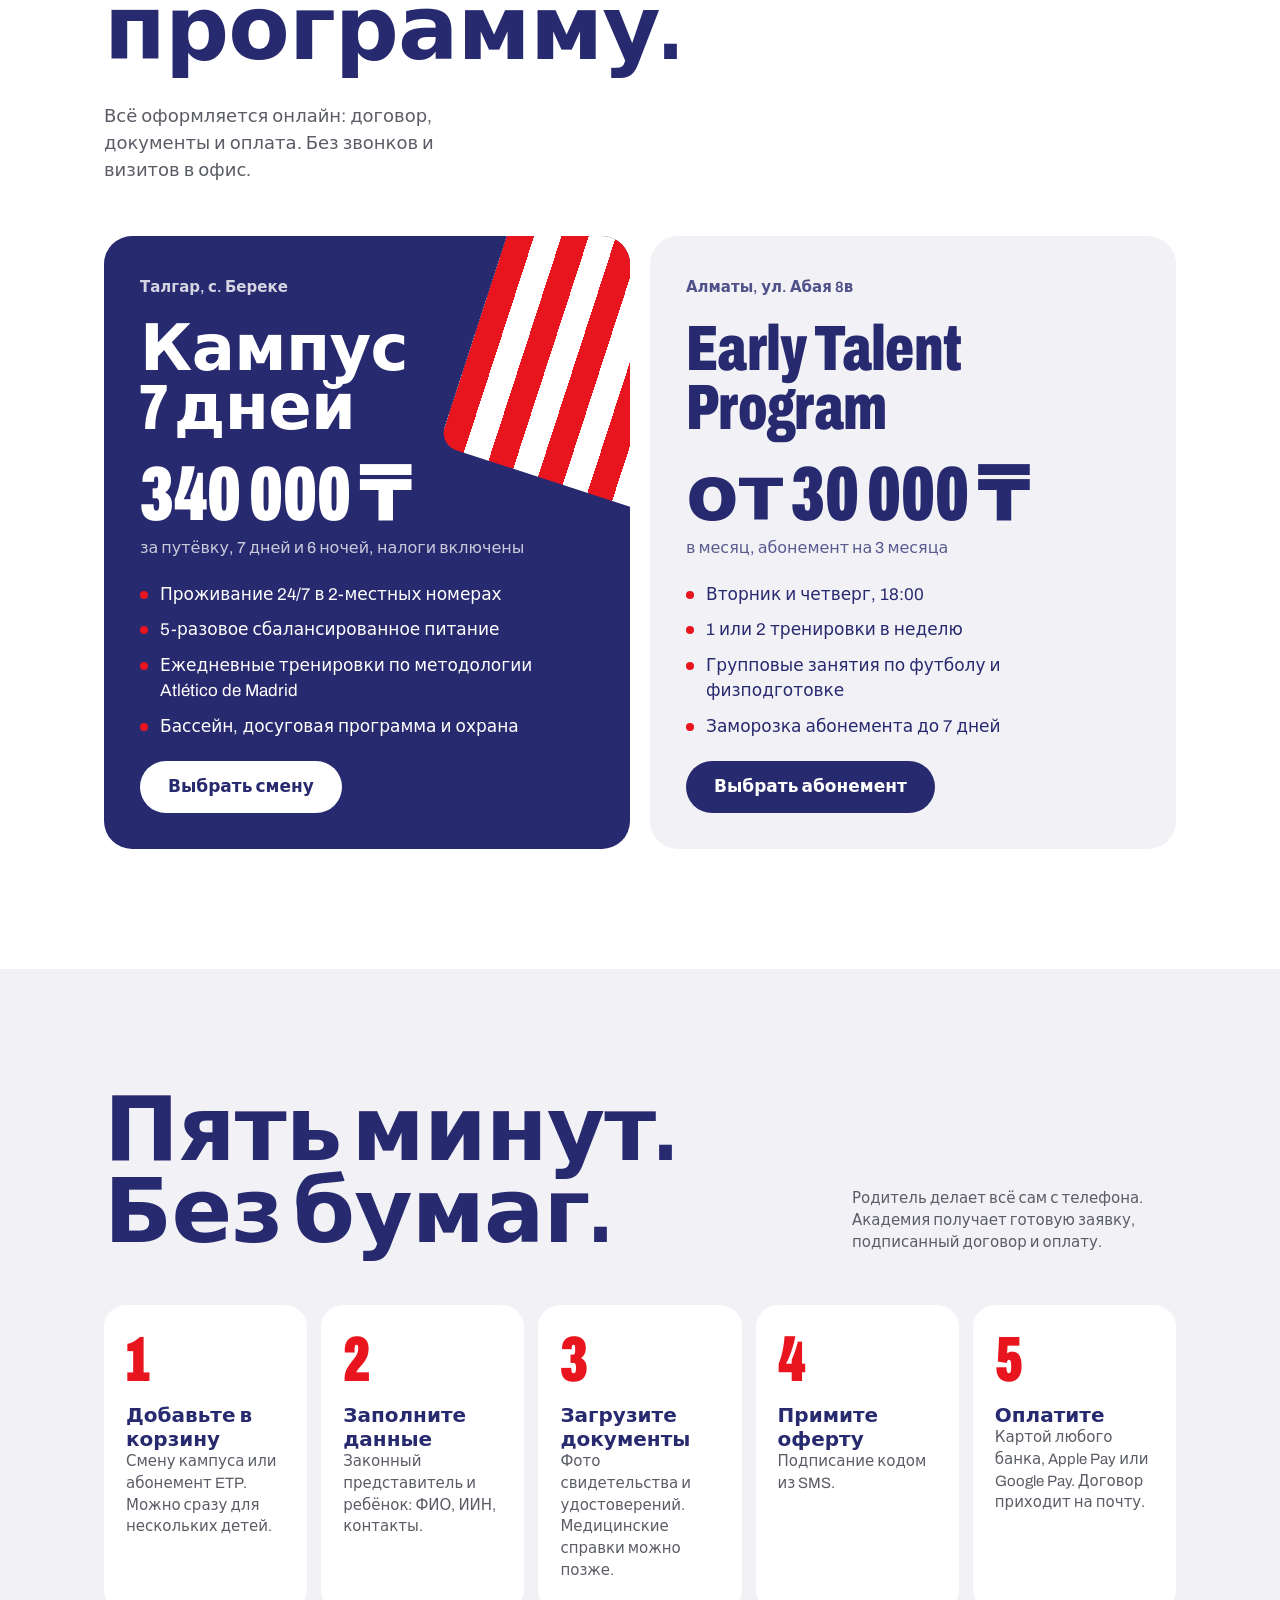
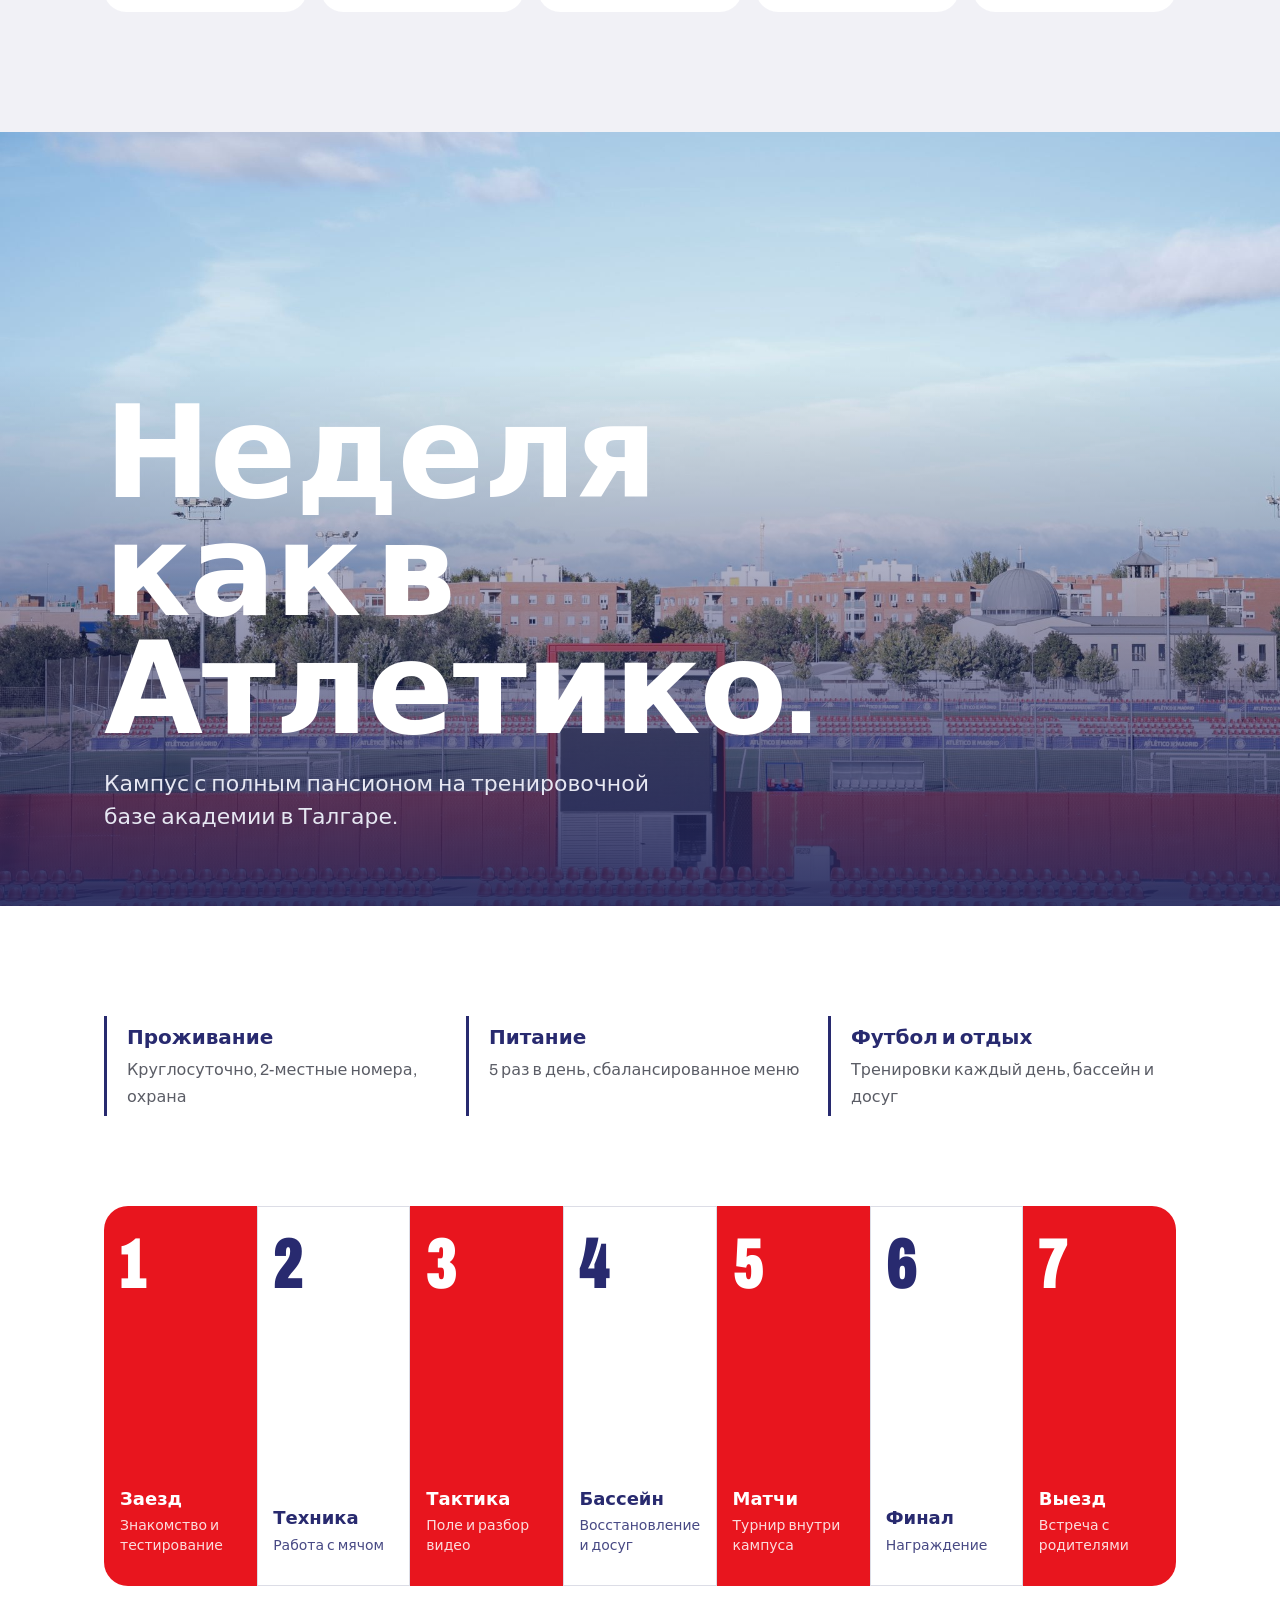
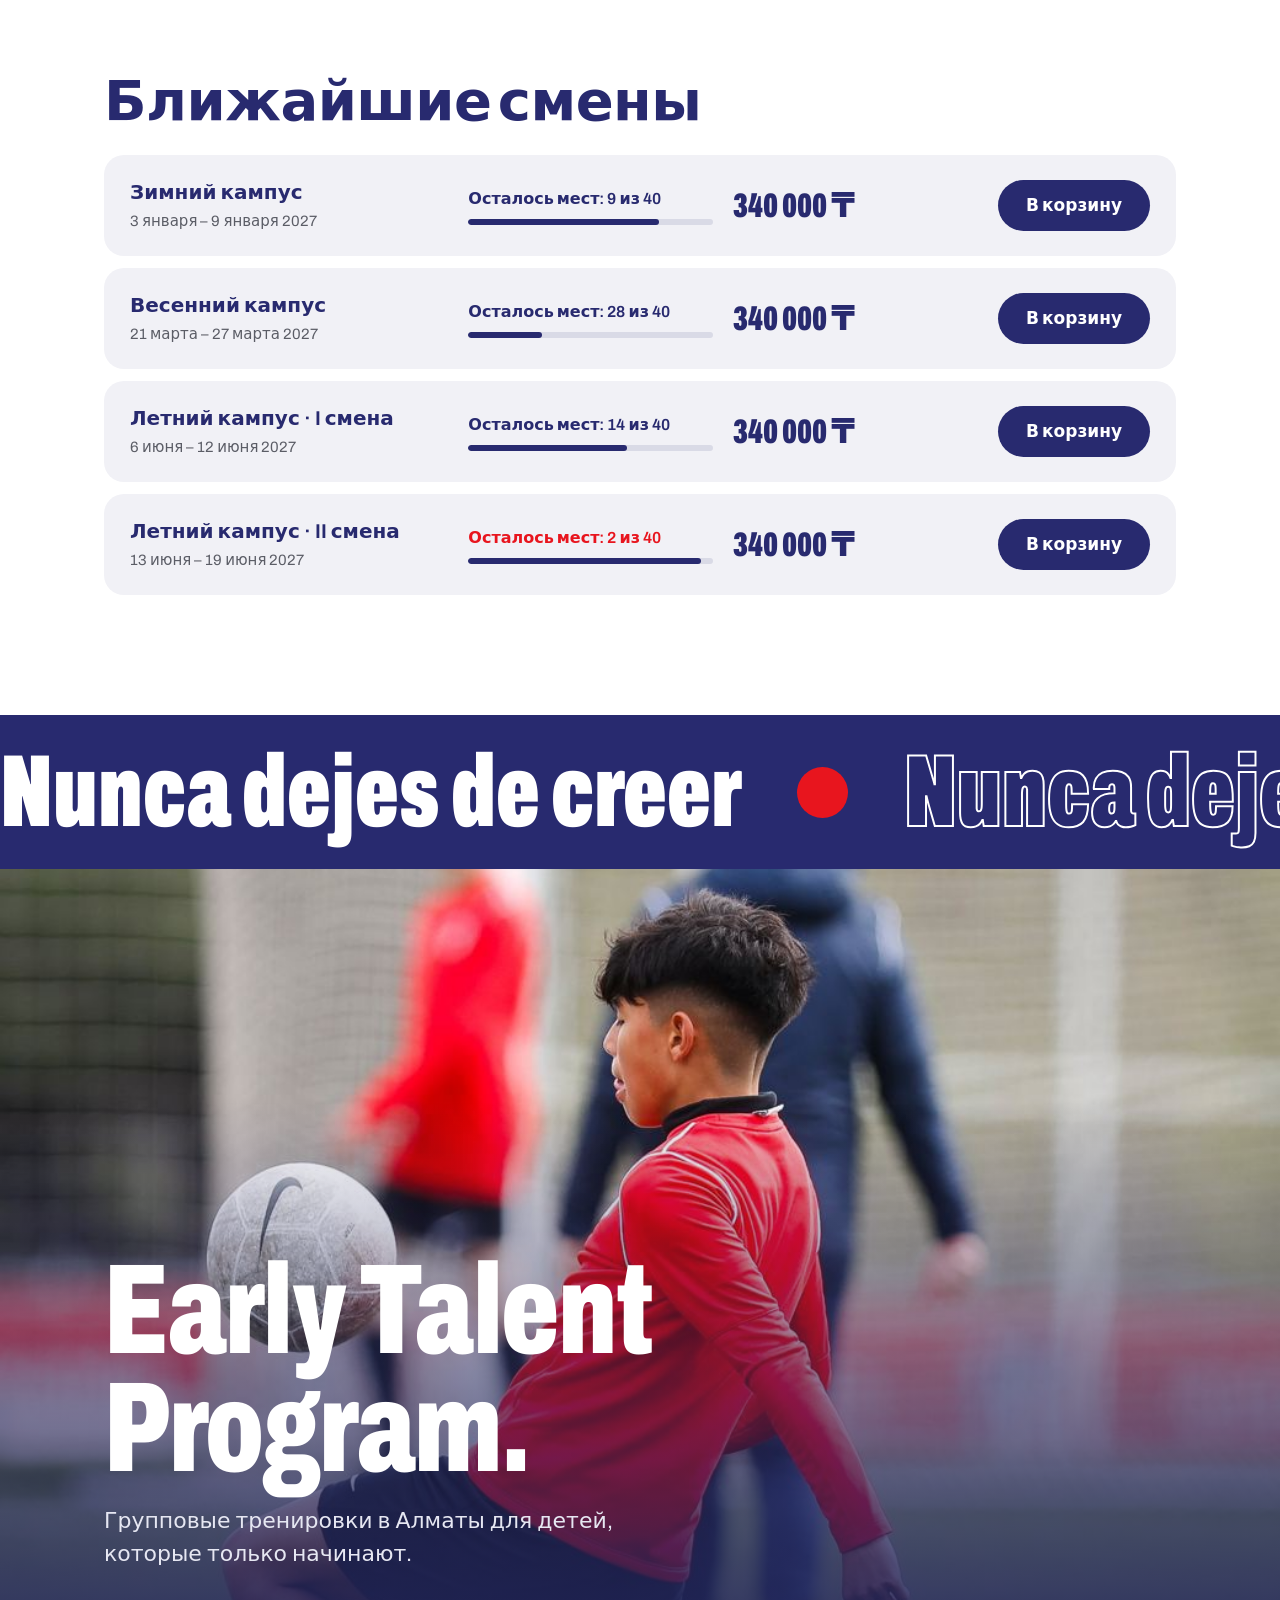
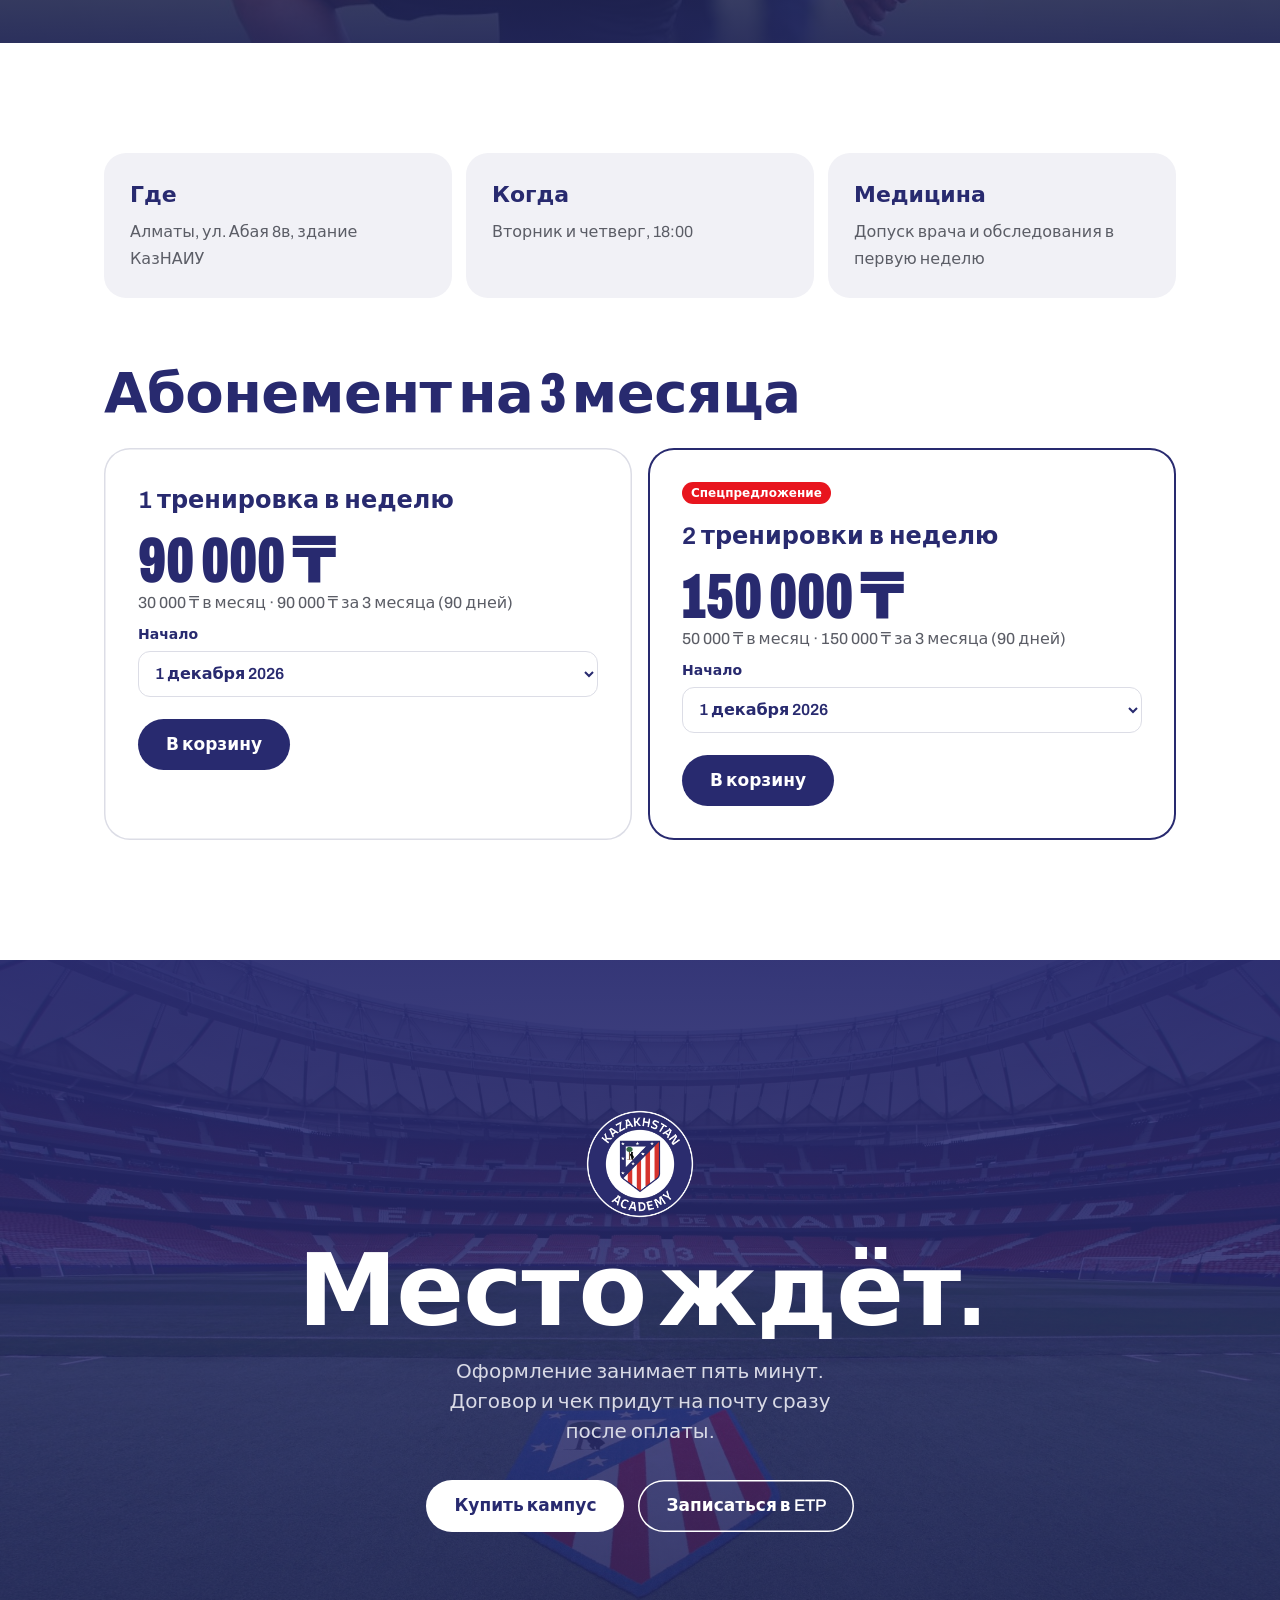
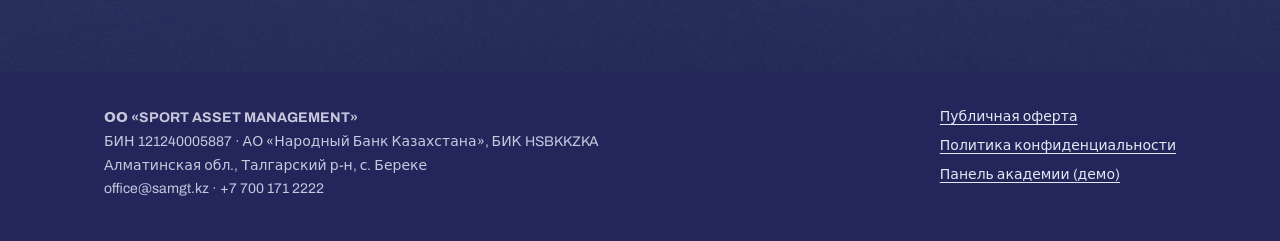
==== commit ba2820d5: "Hero: difuminar los bordes laterales del vídeo para ocultar el corte Co-Authored-By: Claude Opus 5.5" ====
--- a/index.html
+++ b/index.html
@@ -59,9 +59,9 @@
 .metal{position:absolute;left:50%;top:16%;transform:translateX(-50%);font-stretch:62%;font-weight:900;font-size:clamp(150px,30vw,420px);line-height:.85;letter-spacing:-.015em;white-space:nowrap;
   background:linear-gradient(105deg,#22265B 0%,#5a5d9e 14%,#d9dae6 26%,#282A6F 40%,#8E9090 52%,#eef0f6 62%,#3a3d85 76%,#22265B 100%);background-size:260% 100%;-webkit-background-clip:text;background-clip:text;color:transparent}
 .floor{position:absolute;left:50%;bottom:4%;width:380px;height:56px;transform:translateX(-50%);background:radial-gradient(ellipse,rgba(34,38,91,.28),transparent 70%);pointer-events:none}
-.player{position:absolute;left:50%;bottom:10px;height:100%;aspect-ratio:3/4;transform:translateX(-50%);-webkit-mask-image:linear-gradient(to bottom,#000 80%,transparent 100%);mask-image:linear-gradient(to bottom,#000 80%,transparent 100%)}
+.player{position:absolute;left:50%;bottom:10px;height:100%;aspect-ratio:3/4;transform:translateX(-50%);-webkit-mask-image:linear-gradient(to bottom,#000 80%,transparent 100%),linear-gradient(to right,transparent 0,#000 7%,#000 93%,transparent 100%);-webkit-mask-composite:source-in;mask-image:linear-gradient(to bottom,#000 80%,transparent 100%),linear-gradient(to right,transparent 0,#000 7%,#000 93%,transparent 100%);mask-composite:intersect}
 .player .clip,.player .still{position:absolute;inset:0;width:100%;height:100%;object-fit:contain;object-position:bottom}
-.player .clip{filter:url(#croma);opacity:0;transition:opacity .6s}
+.player .clip{filter:url(#croma);opacity:0;transition:opacity .6s;clip-path:inset(0 1px)}
 .player.listo .clip{opacity:1}.player.listo .still{opacity:0;transition:opacity .6s}
 .hero-crest,.hero h1,.hero .sub,.hero .btns{opacity:0;animation:entra .9s cubic-bezier(.2,.8,.2,1) forwards}
 .hero h1{animation-delay:.12s}.hero .sub{animation-delay:.24s}.hero .btns{animation-delay:.36s}
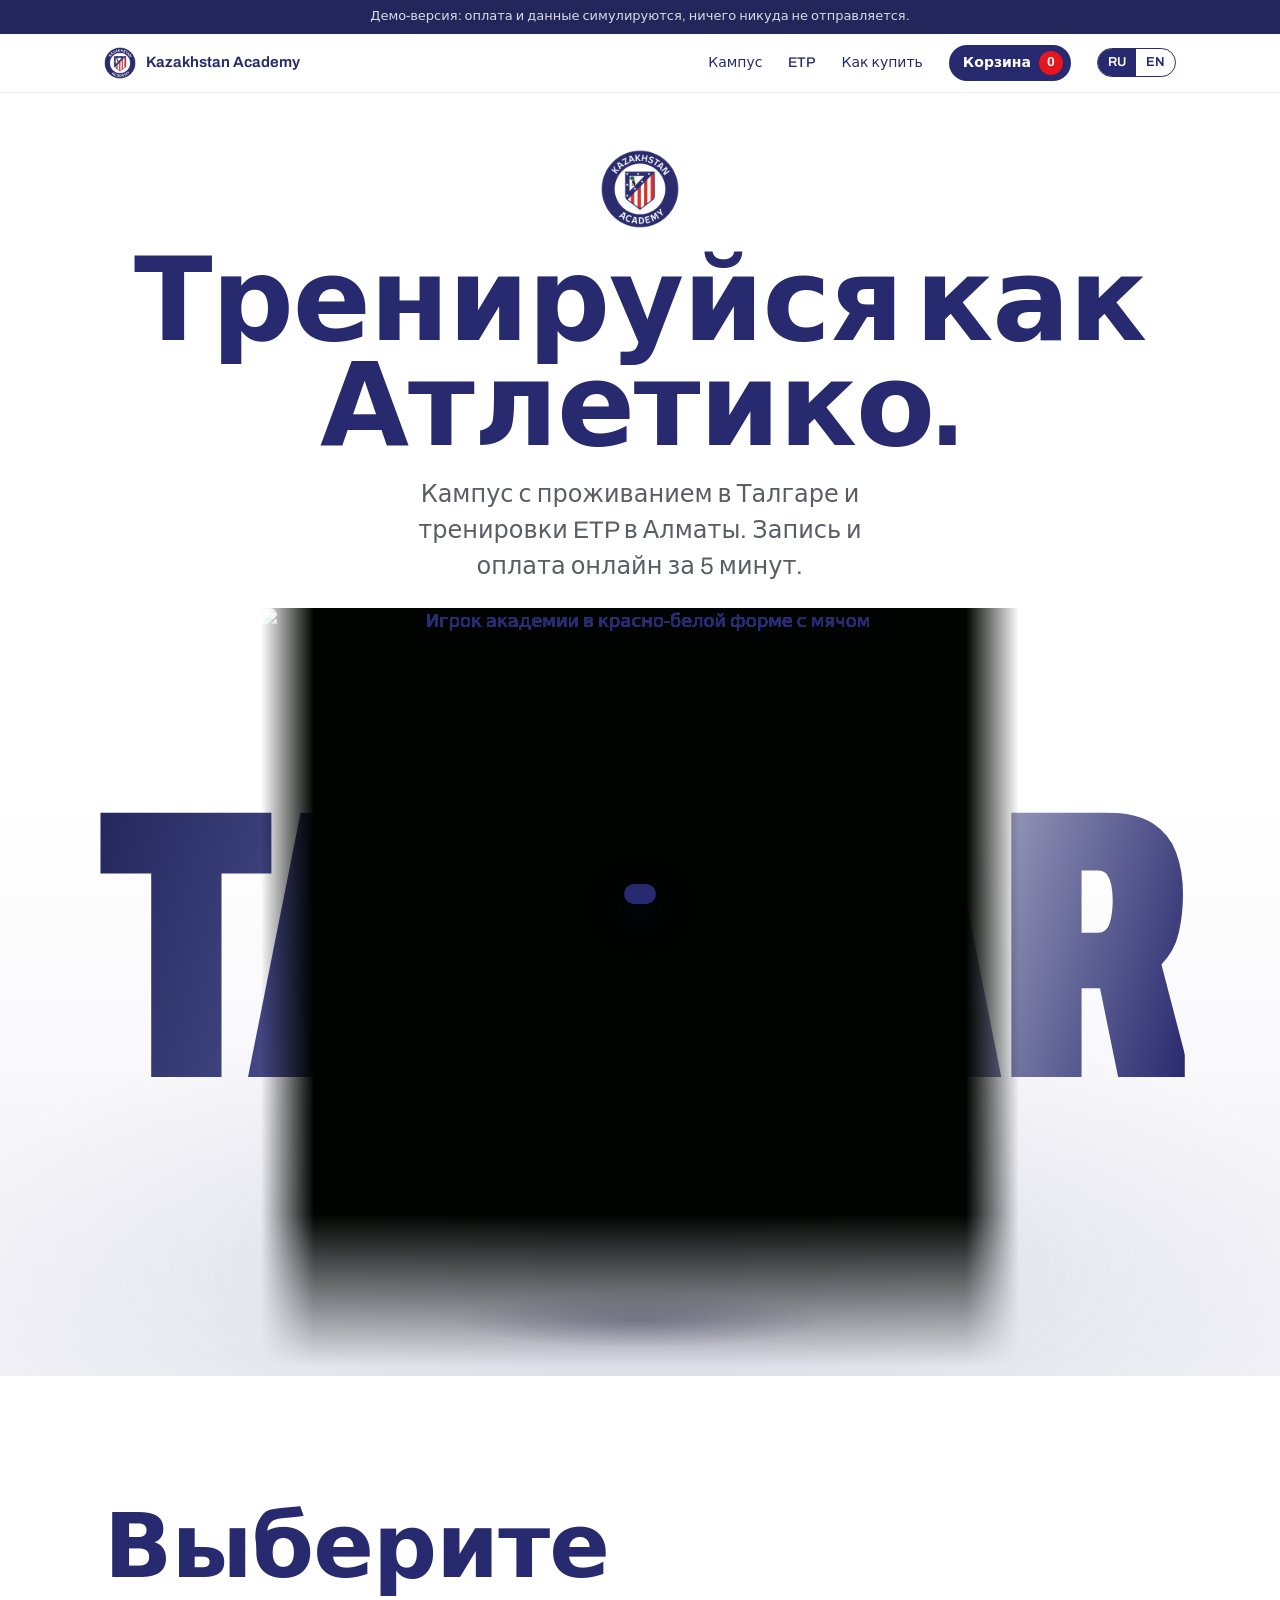
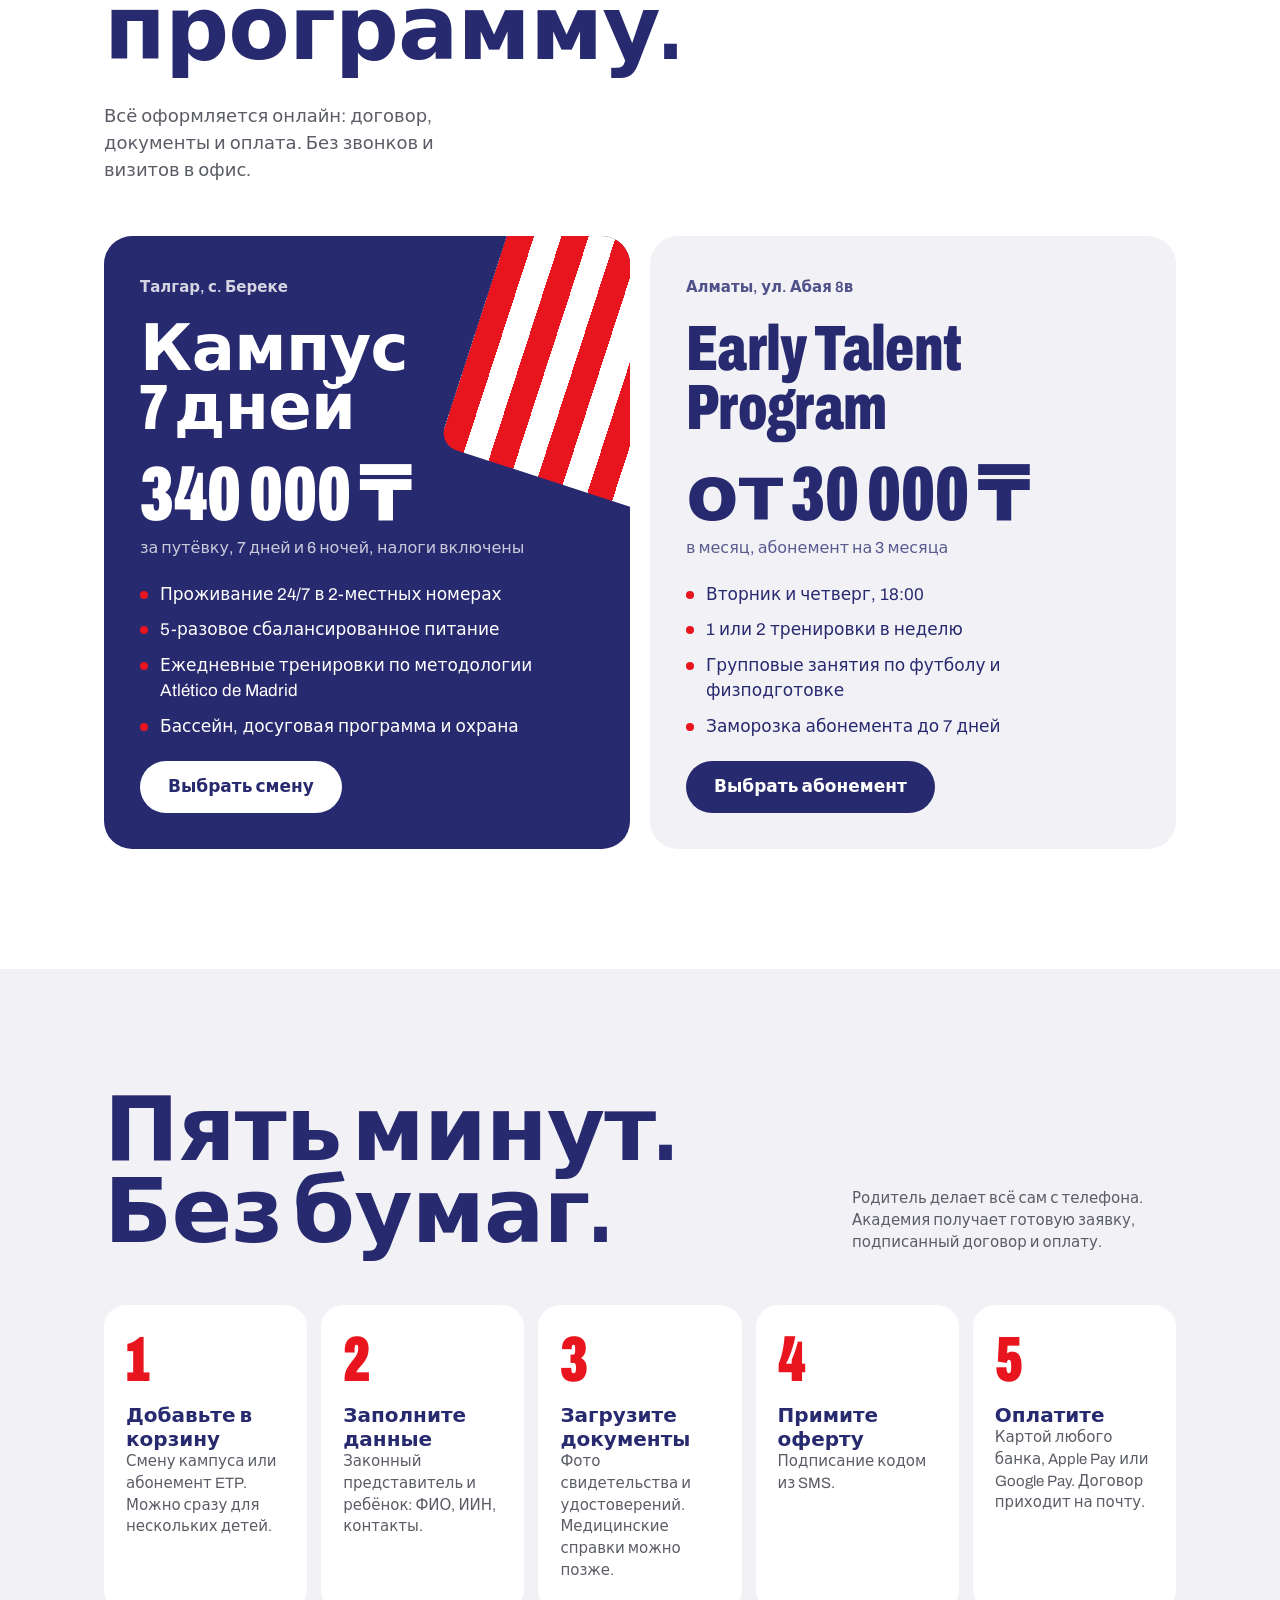
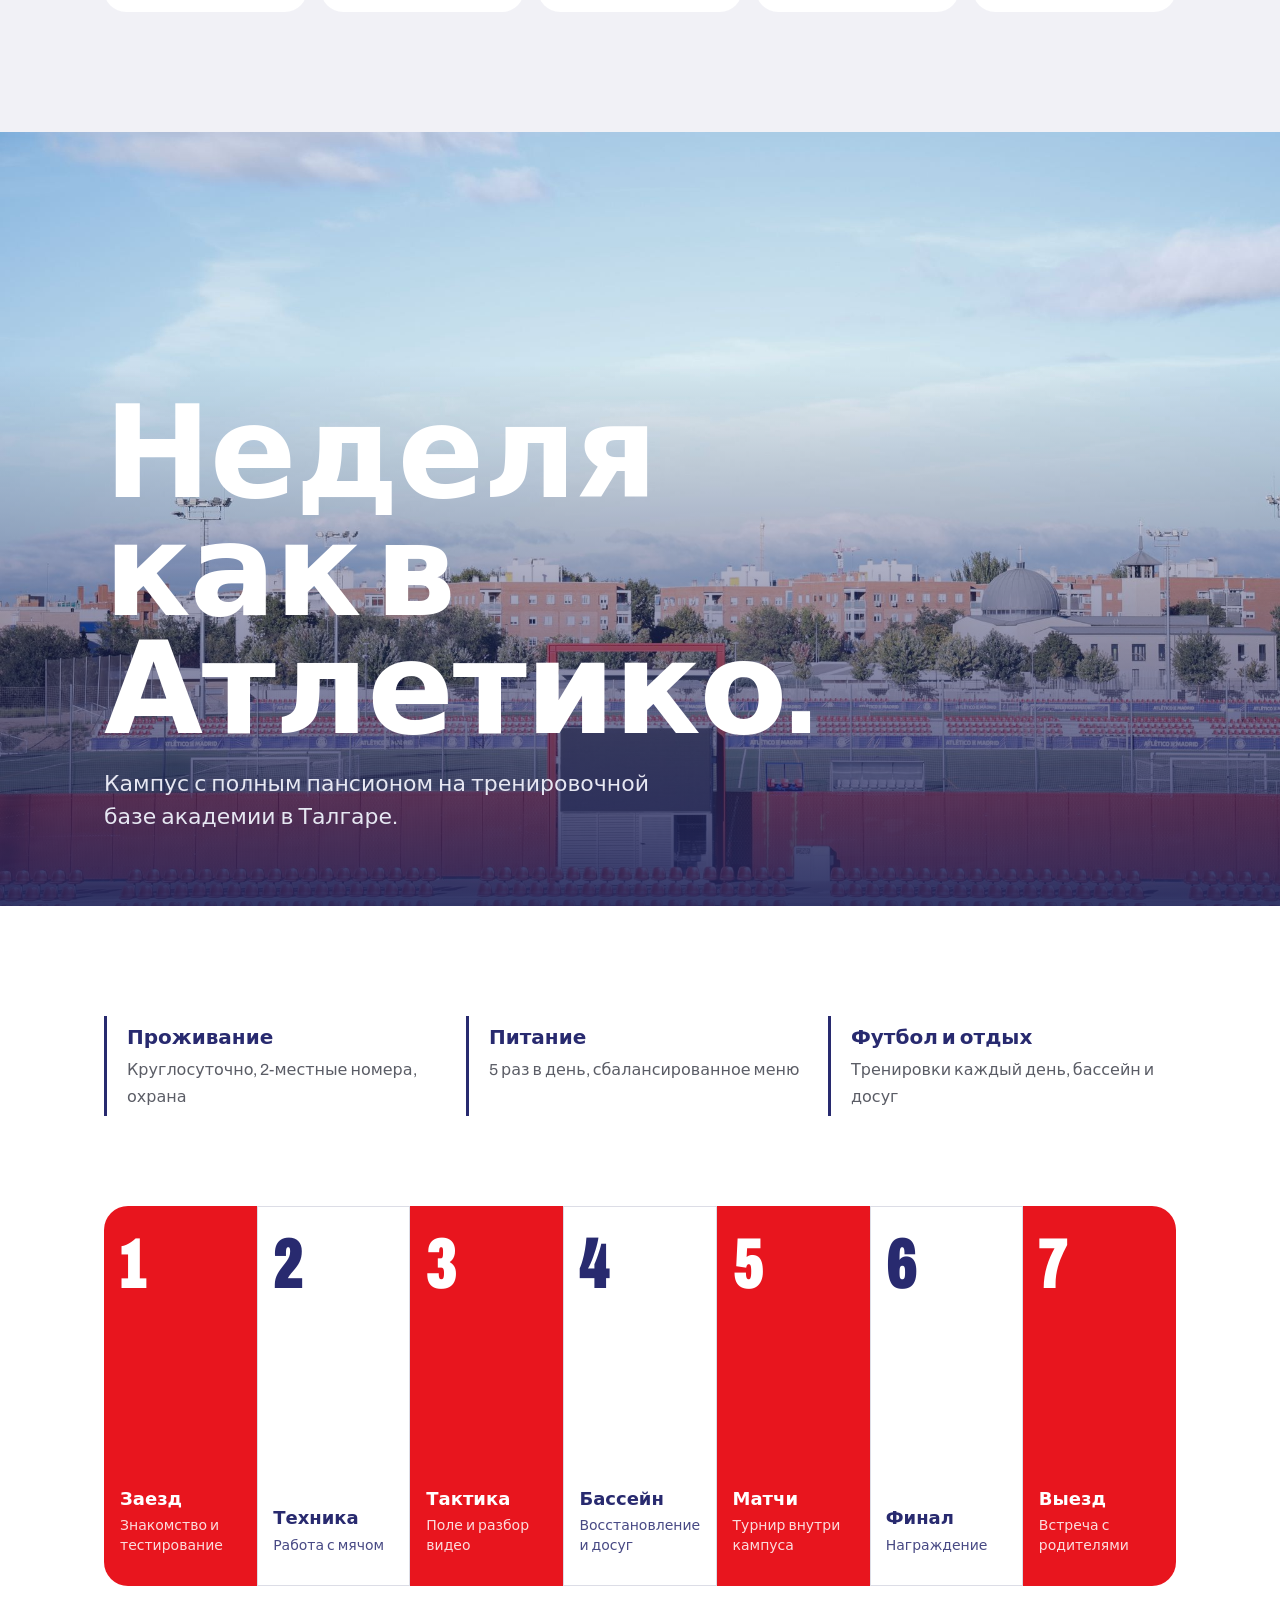
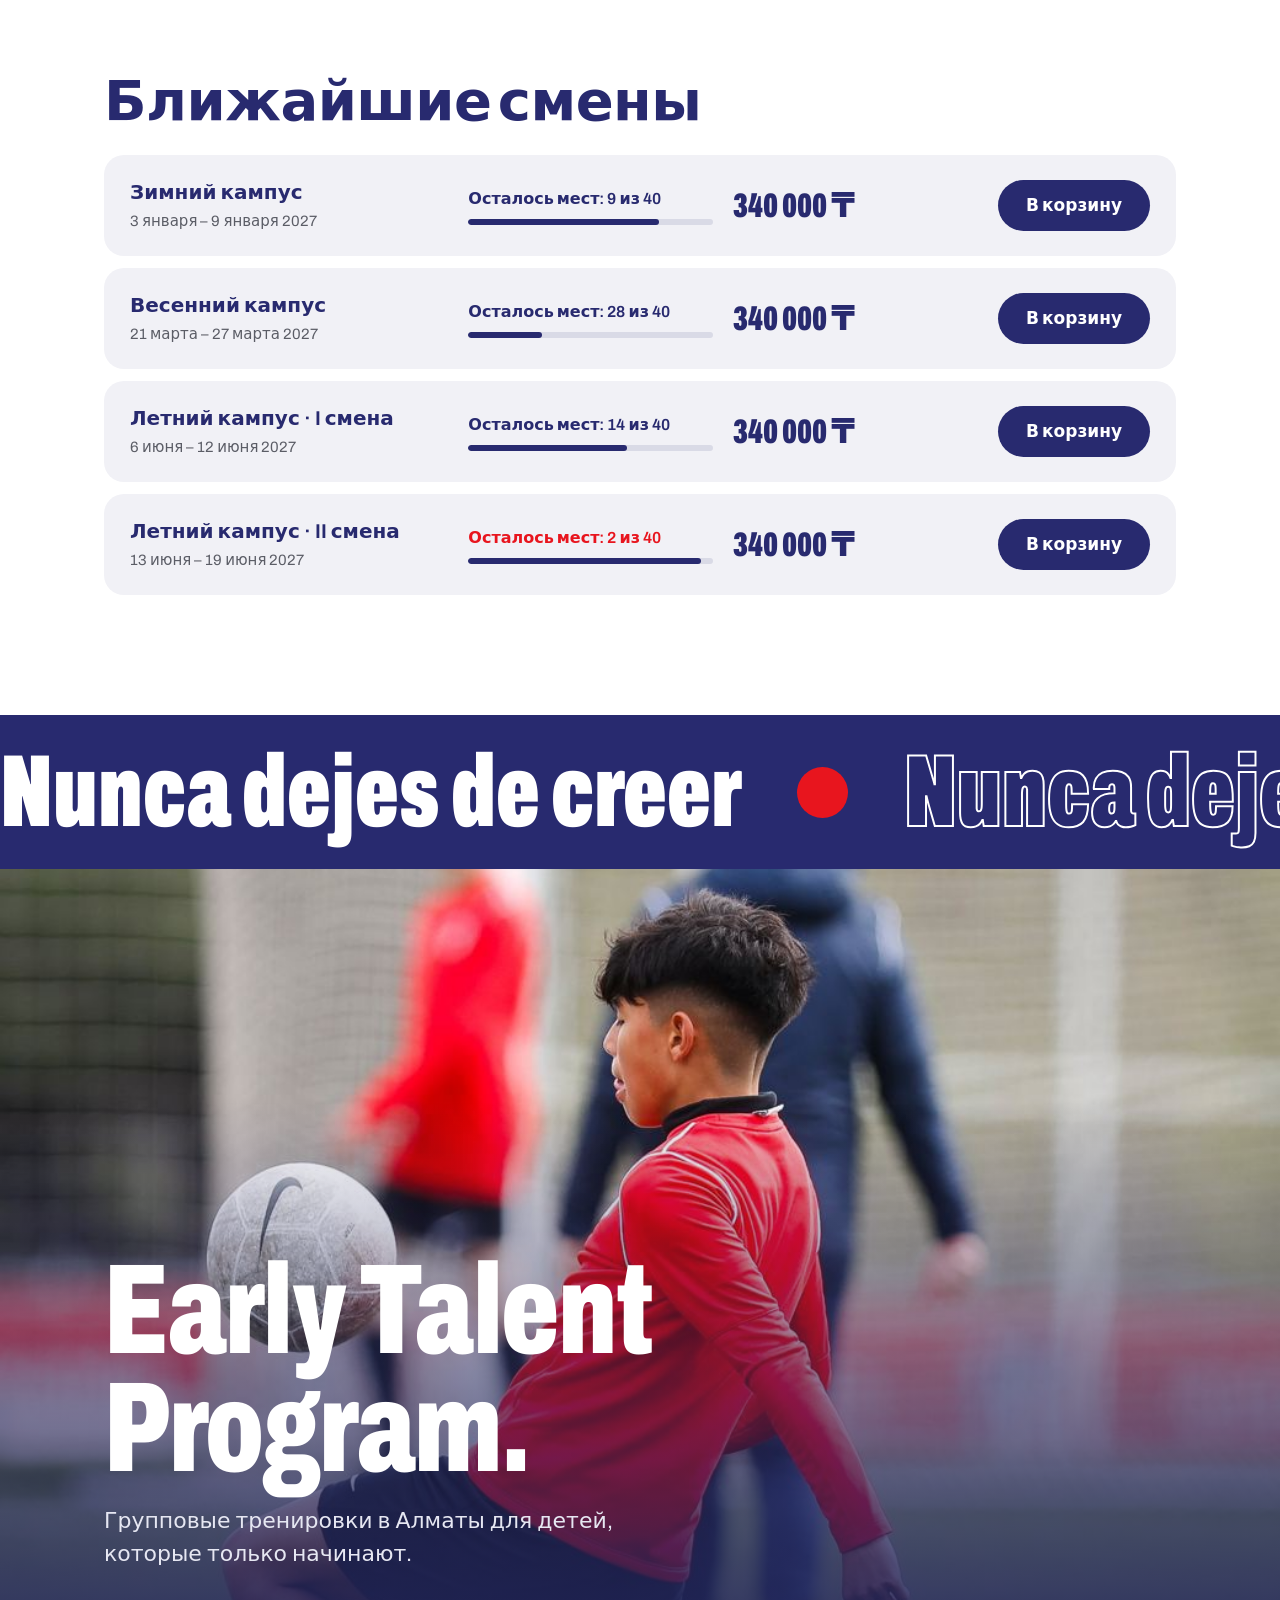
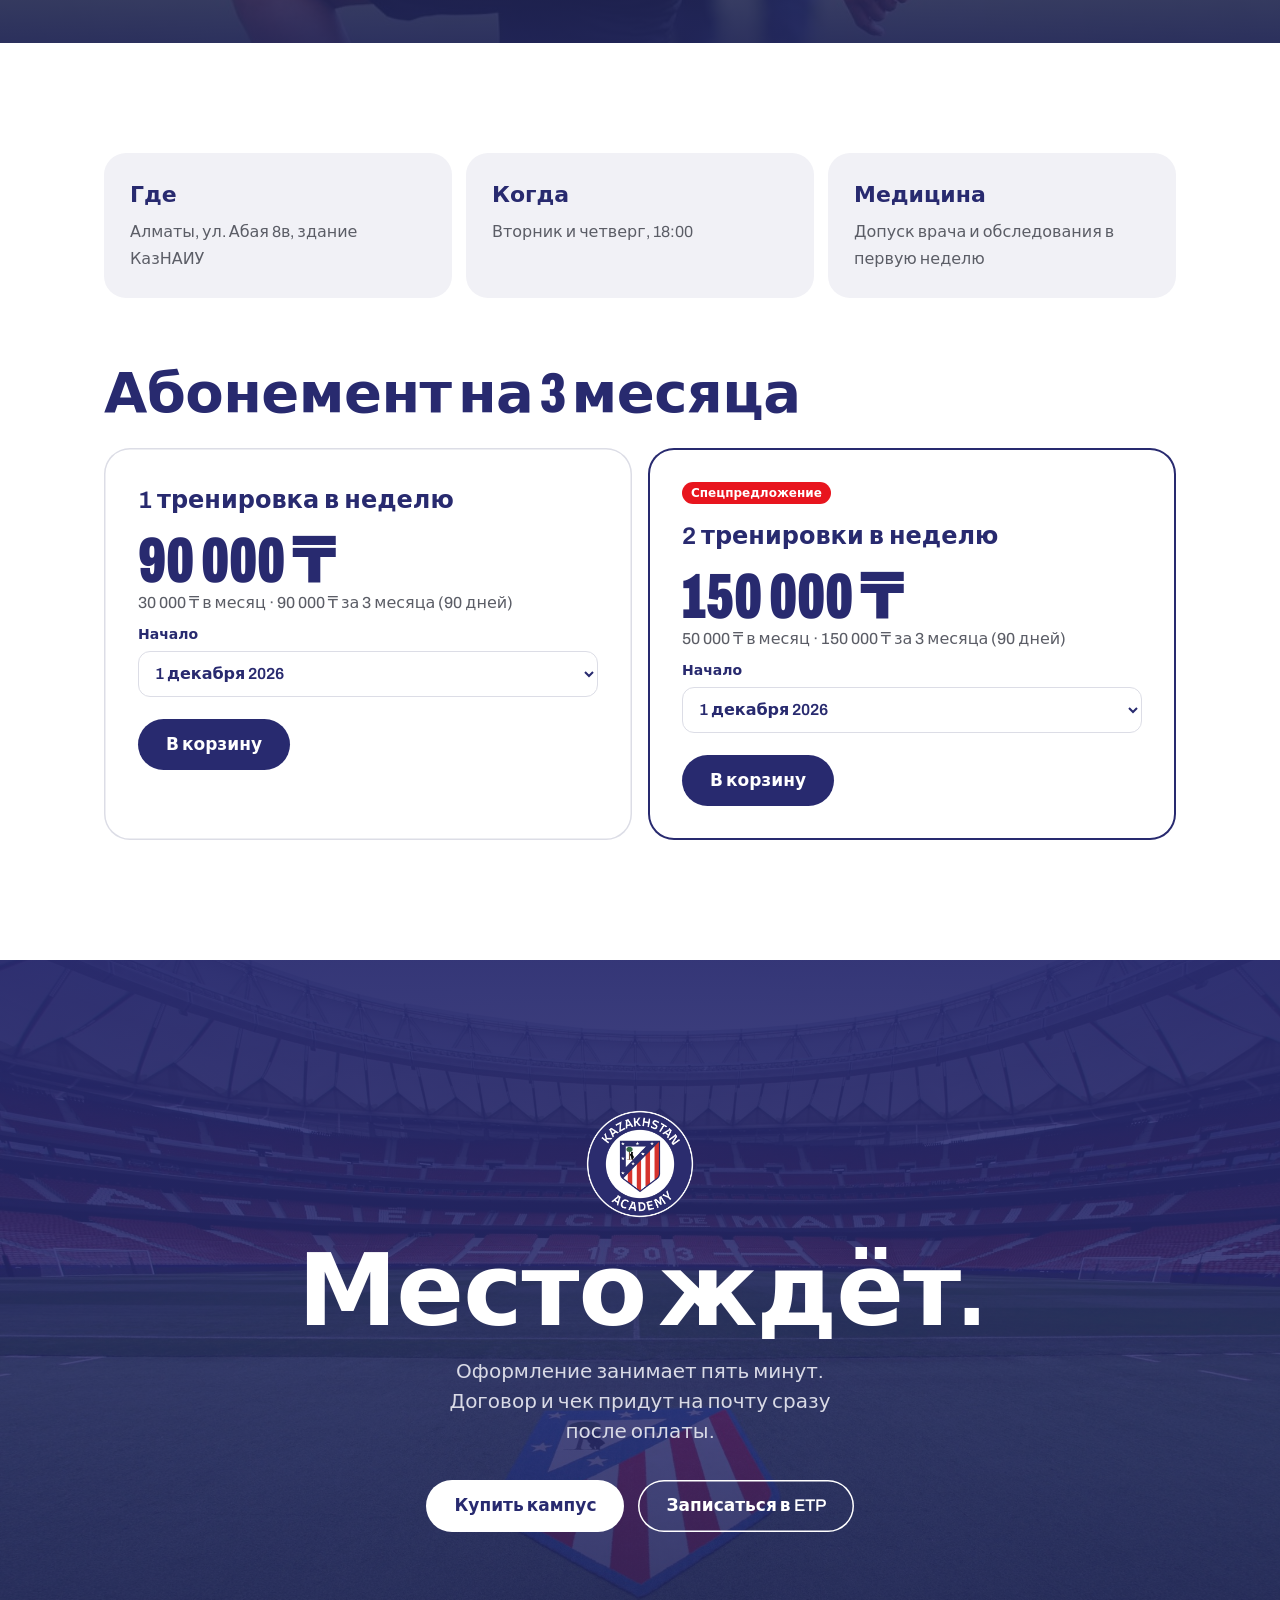
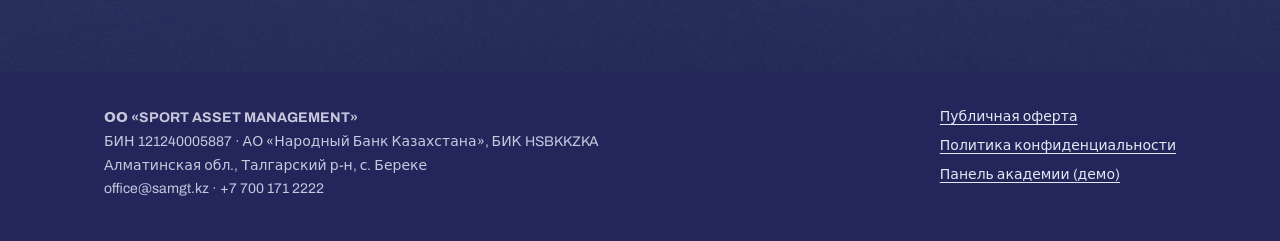
==== commit 2cf9fe66: "Hero: vídeo en plano abierto (cuadrado) para que el balón no se corte Co-Authored-By: Claude Opus 5." ====
--- a/index.html
+++ b/index.html
@@ -59,8 +59,9 @@
 .metal{position:absolute;left:50%;top:16%;transform:translateX(-50%);font-stretch:62%;font-weight:900;font-size:clamp(150px,30vw,420px);line-height:.85;letter-spacing:-.015em;white-space:nowrap;
   background:linear-gradient(105deg,#22265B 0%,#5a5d9e 14%,#d9dae6 26%,#282A6F 40%,#8E9090 52%,#eef0f6 62%,#3a3d85 76%,#22265B 100%);background-size:260% 100%;-webkit-background-clip:text;background-clip:text;color:transparent}
 .floor{position:absolute;left:50%;bottom:4%;width:380px;height:56px;transform:translateX(-50%);background:radial-gradient(ellipse,rgba(34,38,91,.28),transparent 70%);pointer-events:none}
-.player{position:absolute;left:50%;bottom:10px;height:100%;aspect-ratio:3/4;transform:translateX(-50%);-webkit-mask-image:linear-gradient(to bottom,#000 80%,transparent 100%),linear-gradient(to right,transparent 0,#000 7%,#000 93%,transparent 100%);-webkit-mask-composite:source-in;mask-image:linear-gradient(to bottom,#000 80%,transparent 100%),linear-gradient(to right,transparent 0,#000 7%,#000 93%,transparent 100%);mask-composite:intersect}
+.player{position:absolute;left:50%;bottom:10px;height:108%;aspect-ratio:1/1;transform:translateX(-50%);-webkit-mask-image:linear-gradient(to bottom,#000 80%,transparent 100%),linear-gradient(to right,transparent 0,#000 7%,#000 93%,transparent 100%);-webkit-mask-composite:source-in;mask-image:linear-gradient(to bottom,#000 80%,transparent 100%),linear-gradient(to right,transparent 0,#000 7%,#000 93%,transparent 100%);mask-composite:intersect}
 .player .clip,.player .still{position:absolute;inset:0;width:100%;height:100%;object-fit:contain;object-position:bottom}
+.player .still{filter:url(#croma)}
 .player .clip{filter:url(#croma);opacity:0;transition:opacity .6s;clip-path:inset(0 1px)}
 .player.listo .clip{opacity:1}.player.listo .still{opacity:0;transition:opacity .6s}
 .hero-crest,.hero h1,.hero .sub,.hero .btns{opacity:0;animation:entra .9s cubic-bezier(.2,.8,.2,1) forwards}
@@ -335,7 +336,7 @@
     <div class="metal" aria-hidden="true">TALGAR</div>
     <div class="floor"></div>
     <svg width="0" height="0" style="position:absolute" aria-hidden="true"><filter id="croma" color-interpolation-filters="sRGB"><feColorMatrix type="matrix" values="1 0 0 0 0  0 0.97 0 0 0.01  0 0 1 0 0  1.7 -1.7 1.7 0 0.9"/><feComponentTransfer><feFuncA type="linear" slope="1.6" intercept="-0.3"/></feComponentTransfer></filter></svg>
-    <div class="player"><video class="clip" autoplay muted loop playsinline preload="auto" aria-label="Игрок академии с мячом" src="https://d8j0ntlcm91z4.cloudfront.net/user_3MDimZyfCzQ2CaTsTuNQPk9KScm/hf_20261117_065031_60a45088-23ef-49e4-816f-785289d8c912.mp4"></video><img class="still" src="https://d8j0ntlcm91z4.cloudfront.net/user_3MDimZyfCzQ2CaTsTuNQPk9KScm/hf_20261117_062921_a0df6a39-d92a-401f-ba35-f424c1333b49.png" alt="Игрок академии в красно-белой форме с мячом"></div>
+    <div class="player"><video class="clip" autoplay muted loop playsinline preload="auto" aria-label="Игрок академии с мячом" src="https://d8j0ntlcm91z4.cloudfront.net/user_3MDimZyfCzQ2CaTsTuNQPk9KScm/hf_20261117_105657_31291d61-c868-44b8-9827-5581845a3699.mp4"></video><img class="still" src="https://d8j0ntlcm91z4.cloudfront.net/user_3MDimZyfCzQ2CaTsTuNQPk9KScm/hf_20261117_105544_f2c74e40-ba6f-4819-af05-77747213edcf.png" alt="Игрок академии в красно-белой форме с мячом"></div>
   </div>
 </header>
 
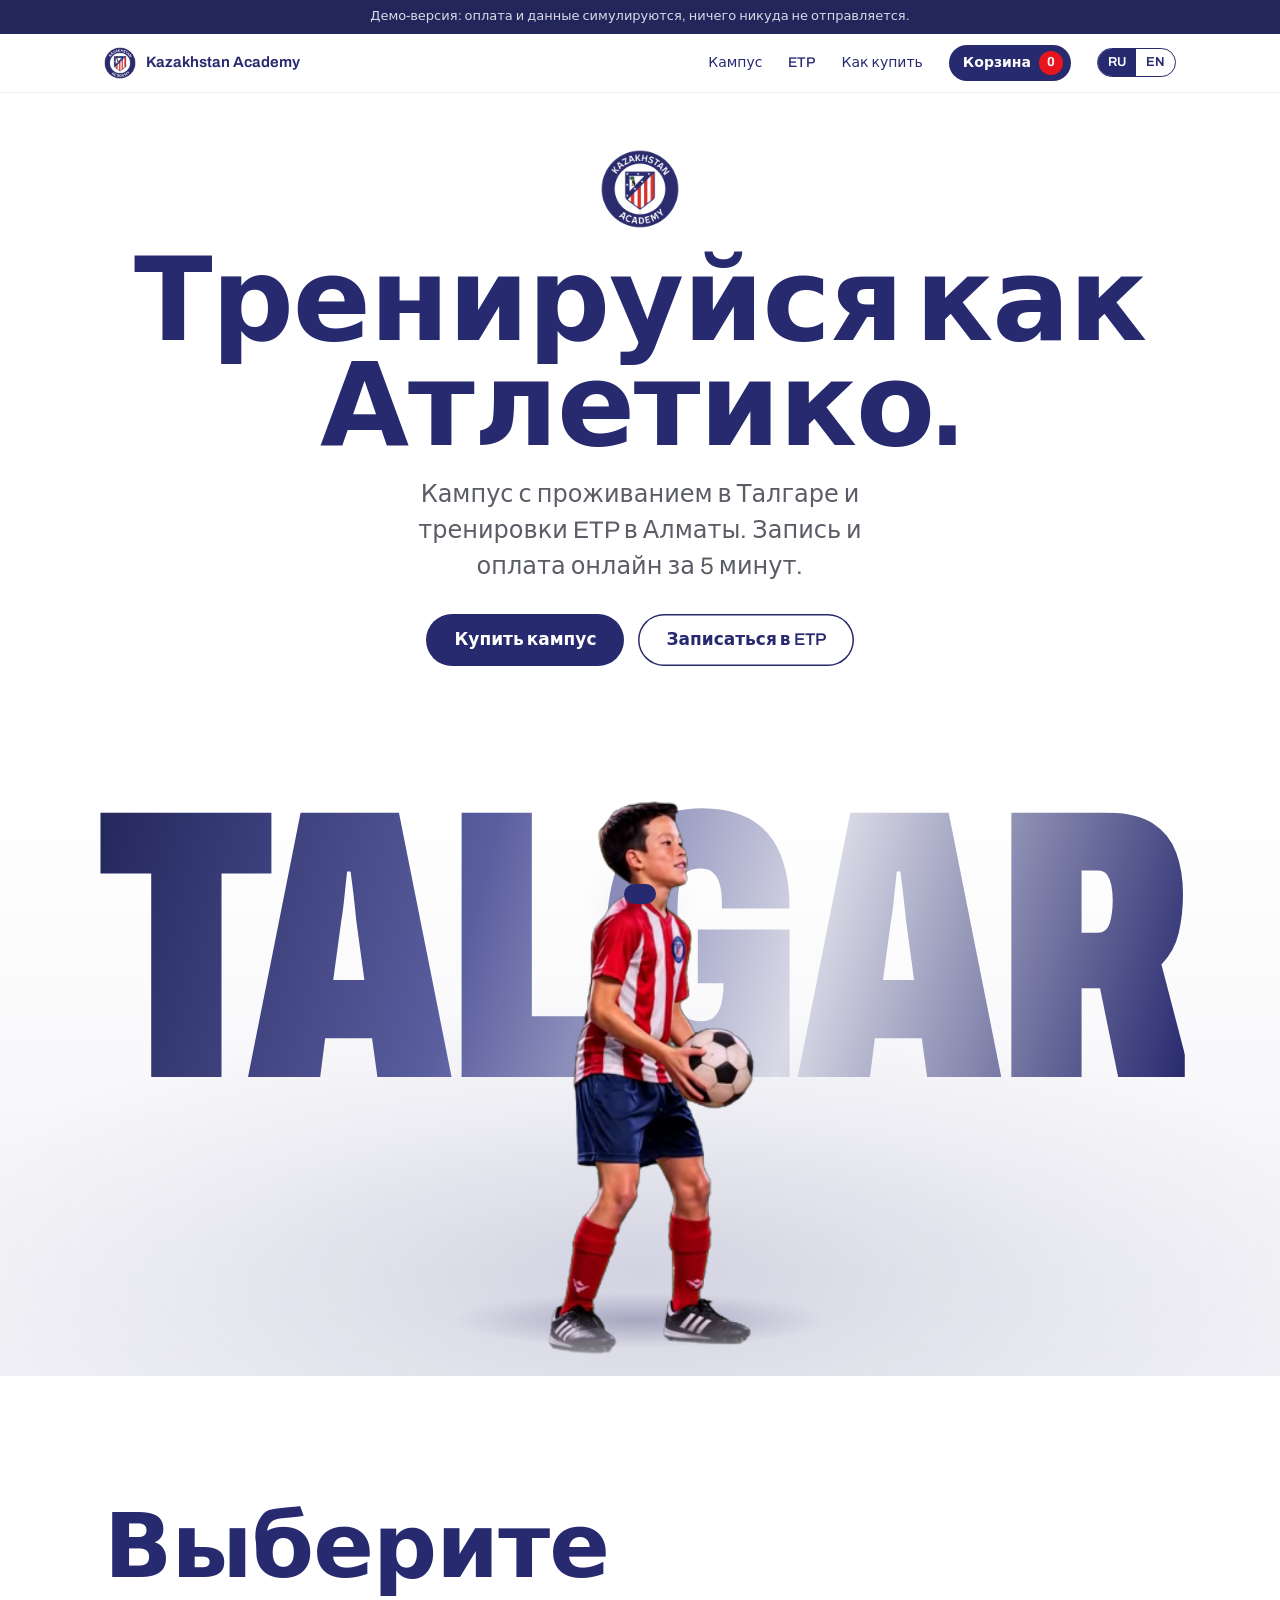
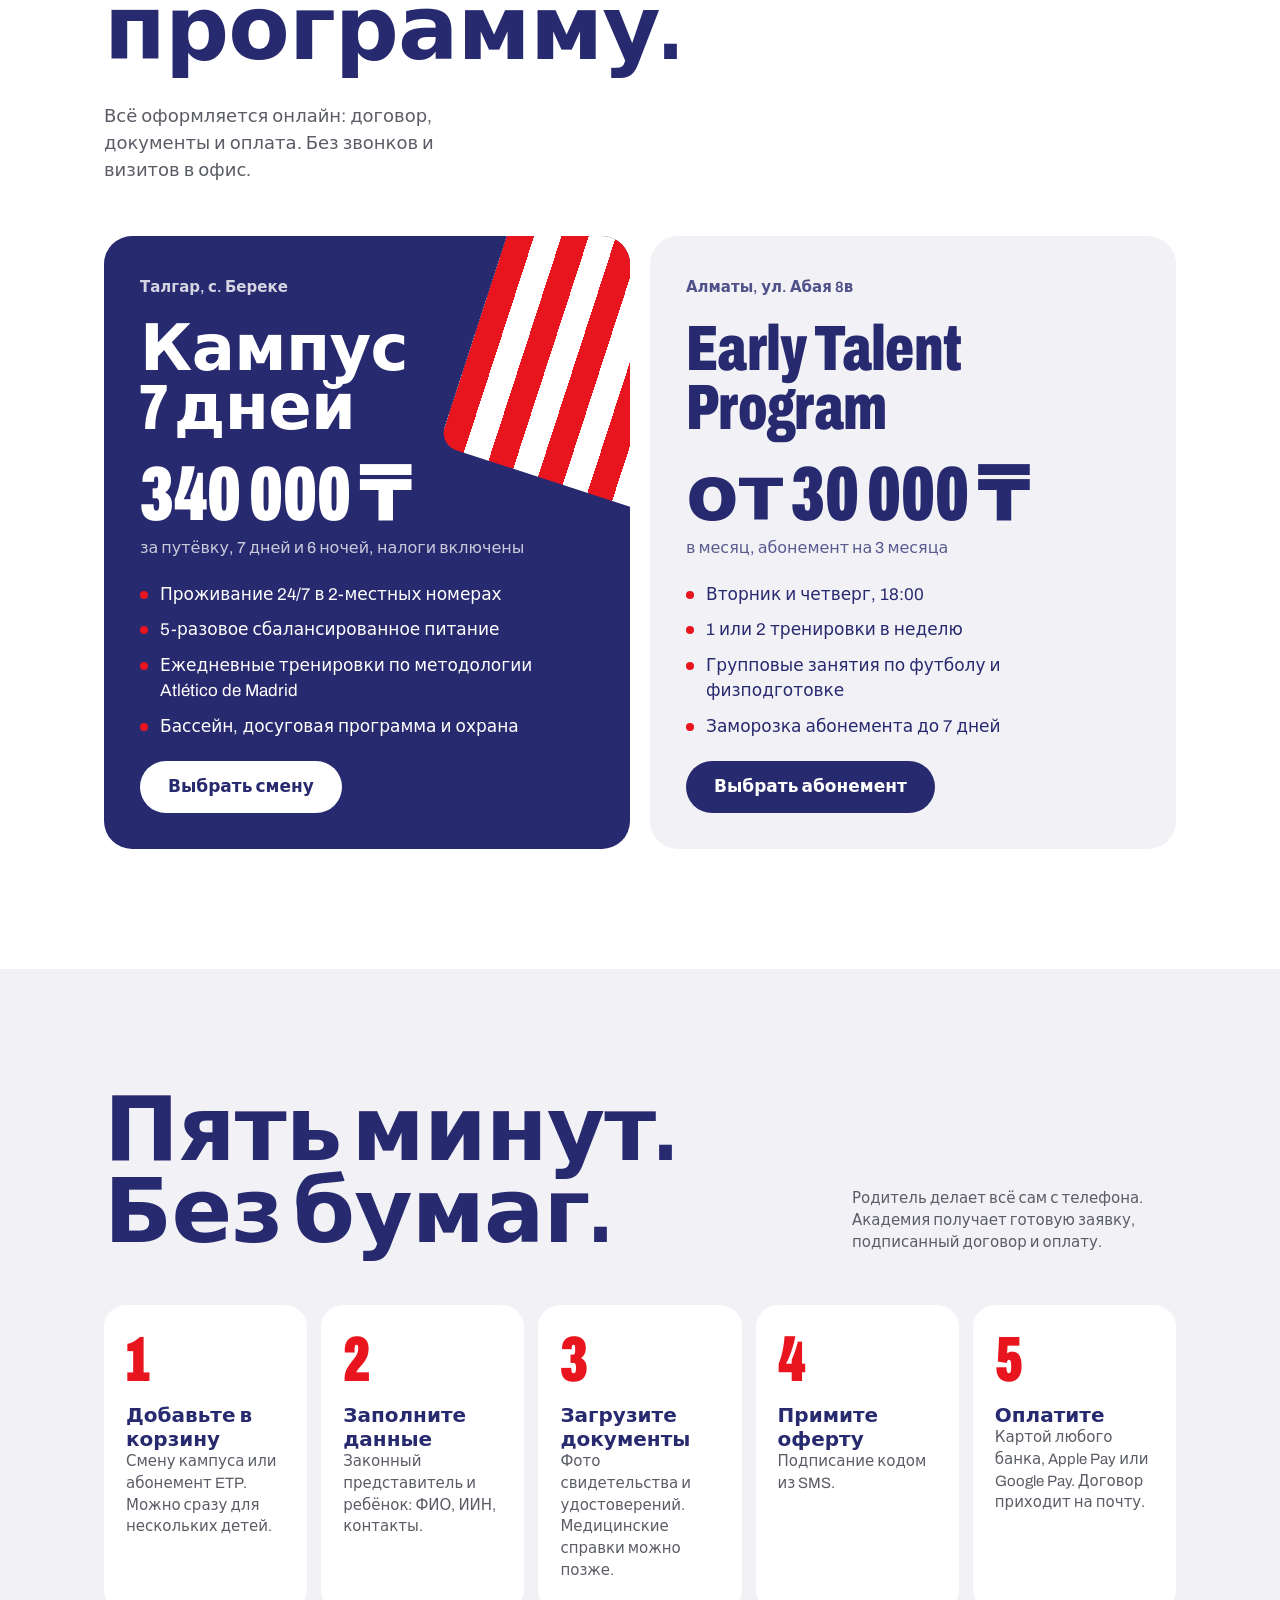
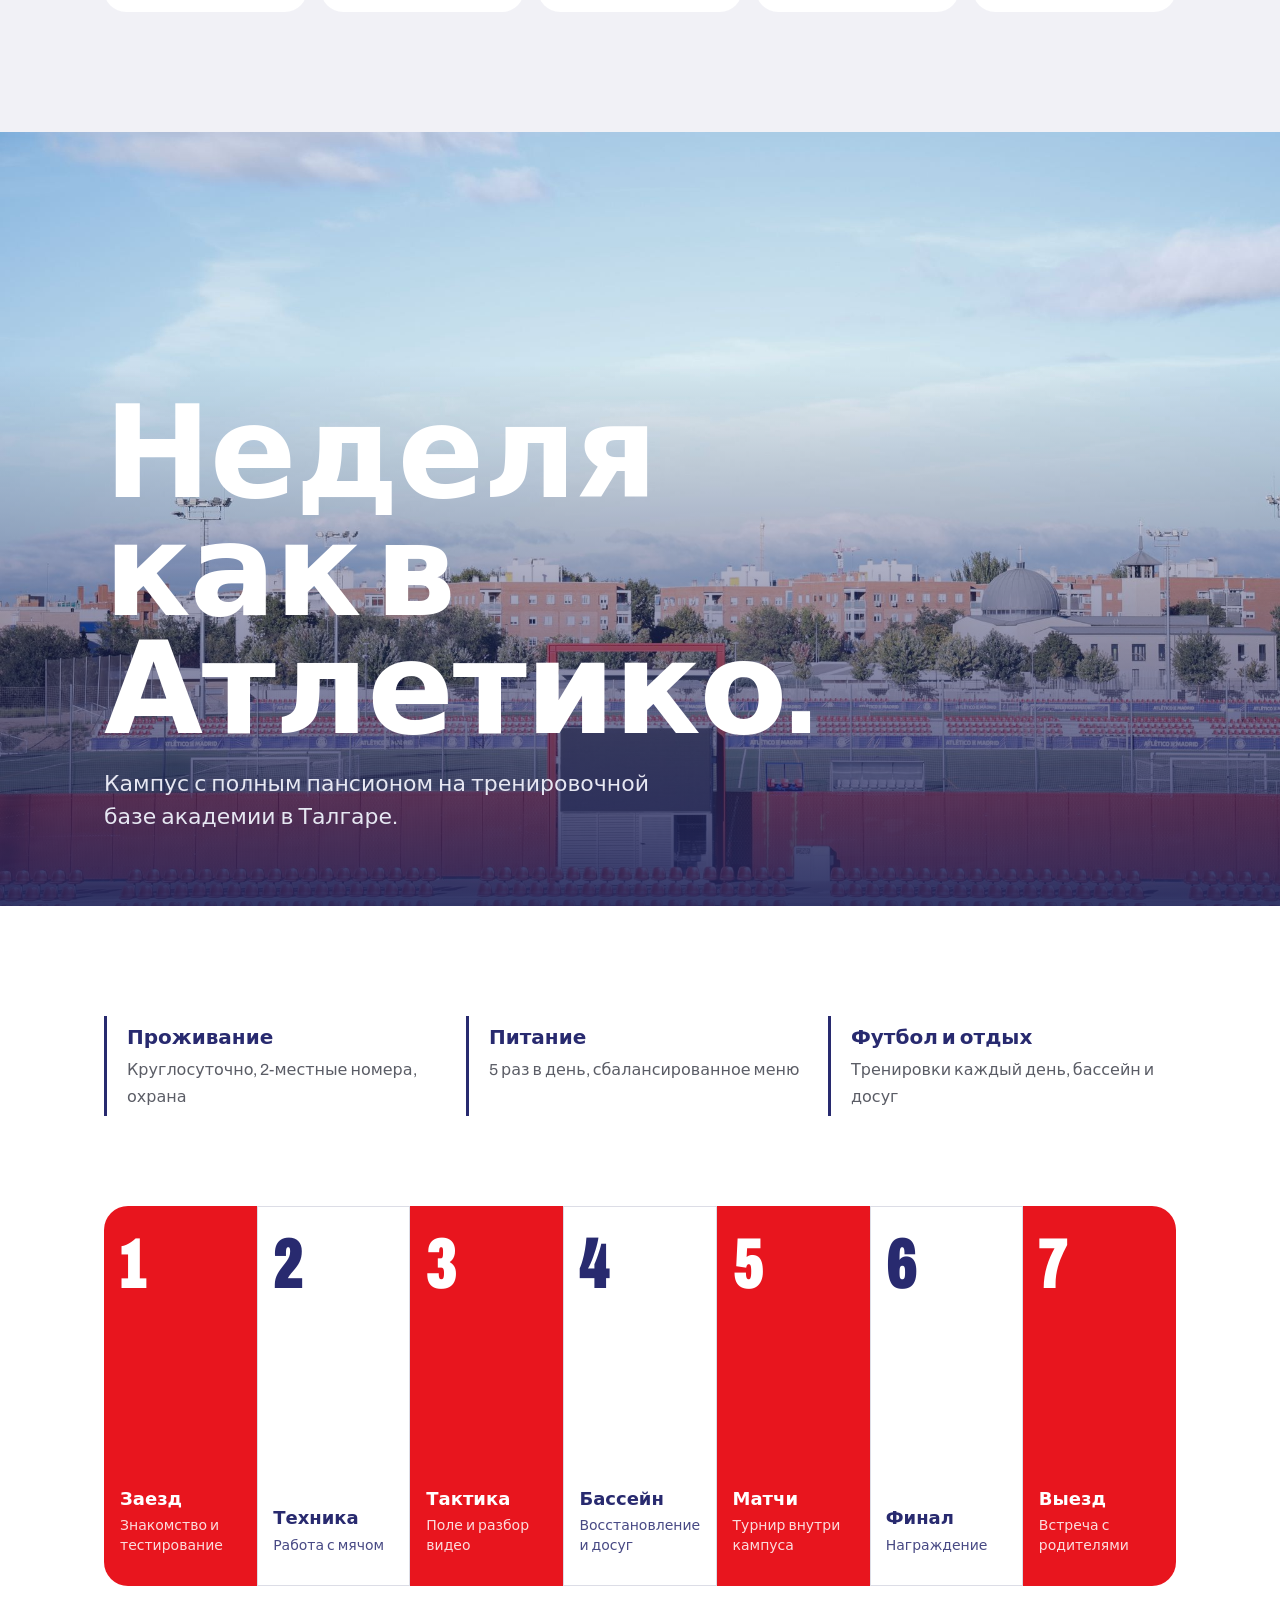
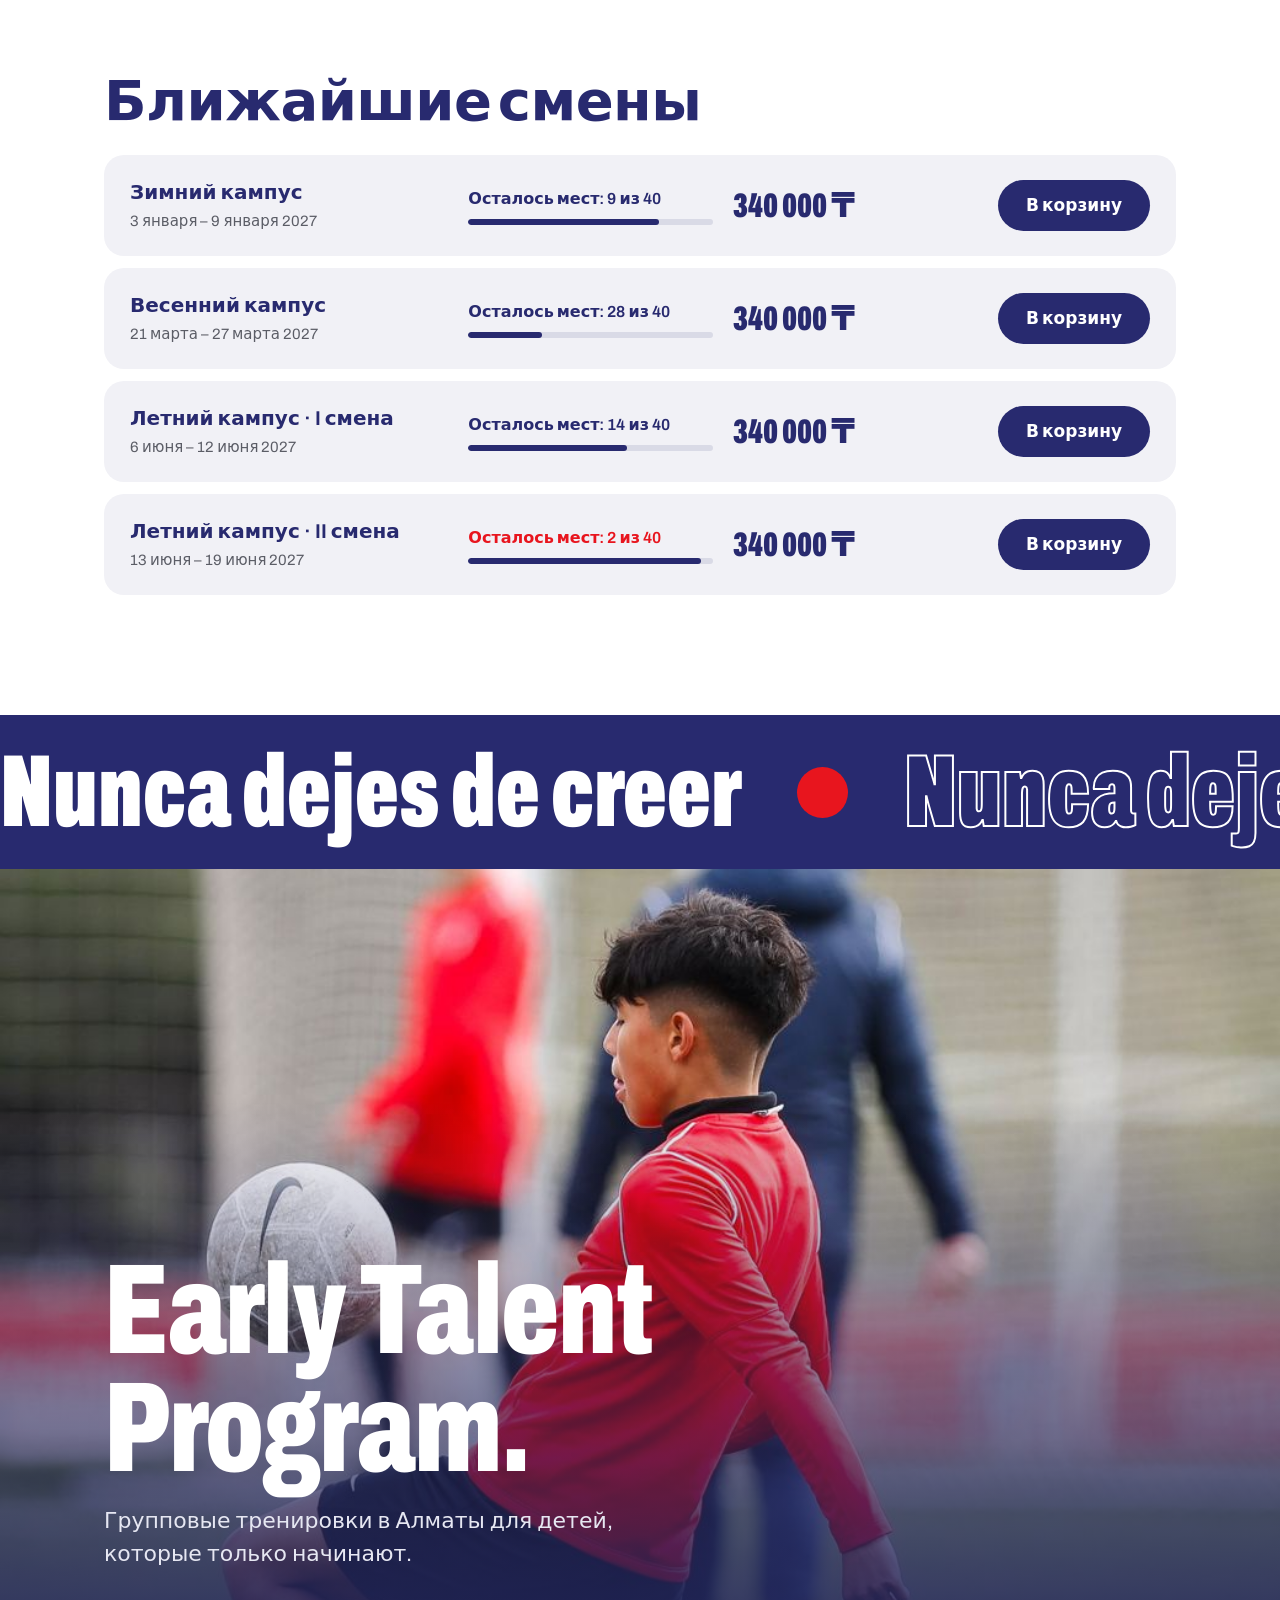
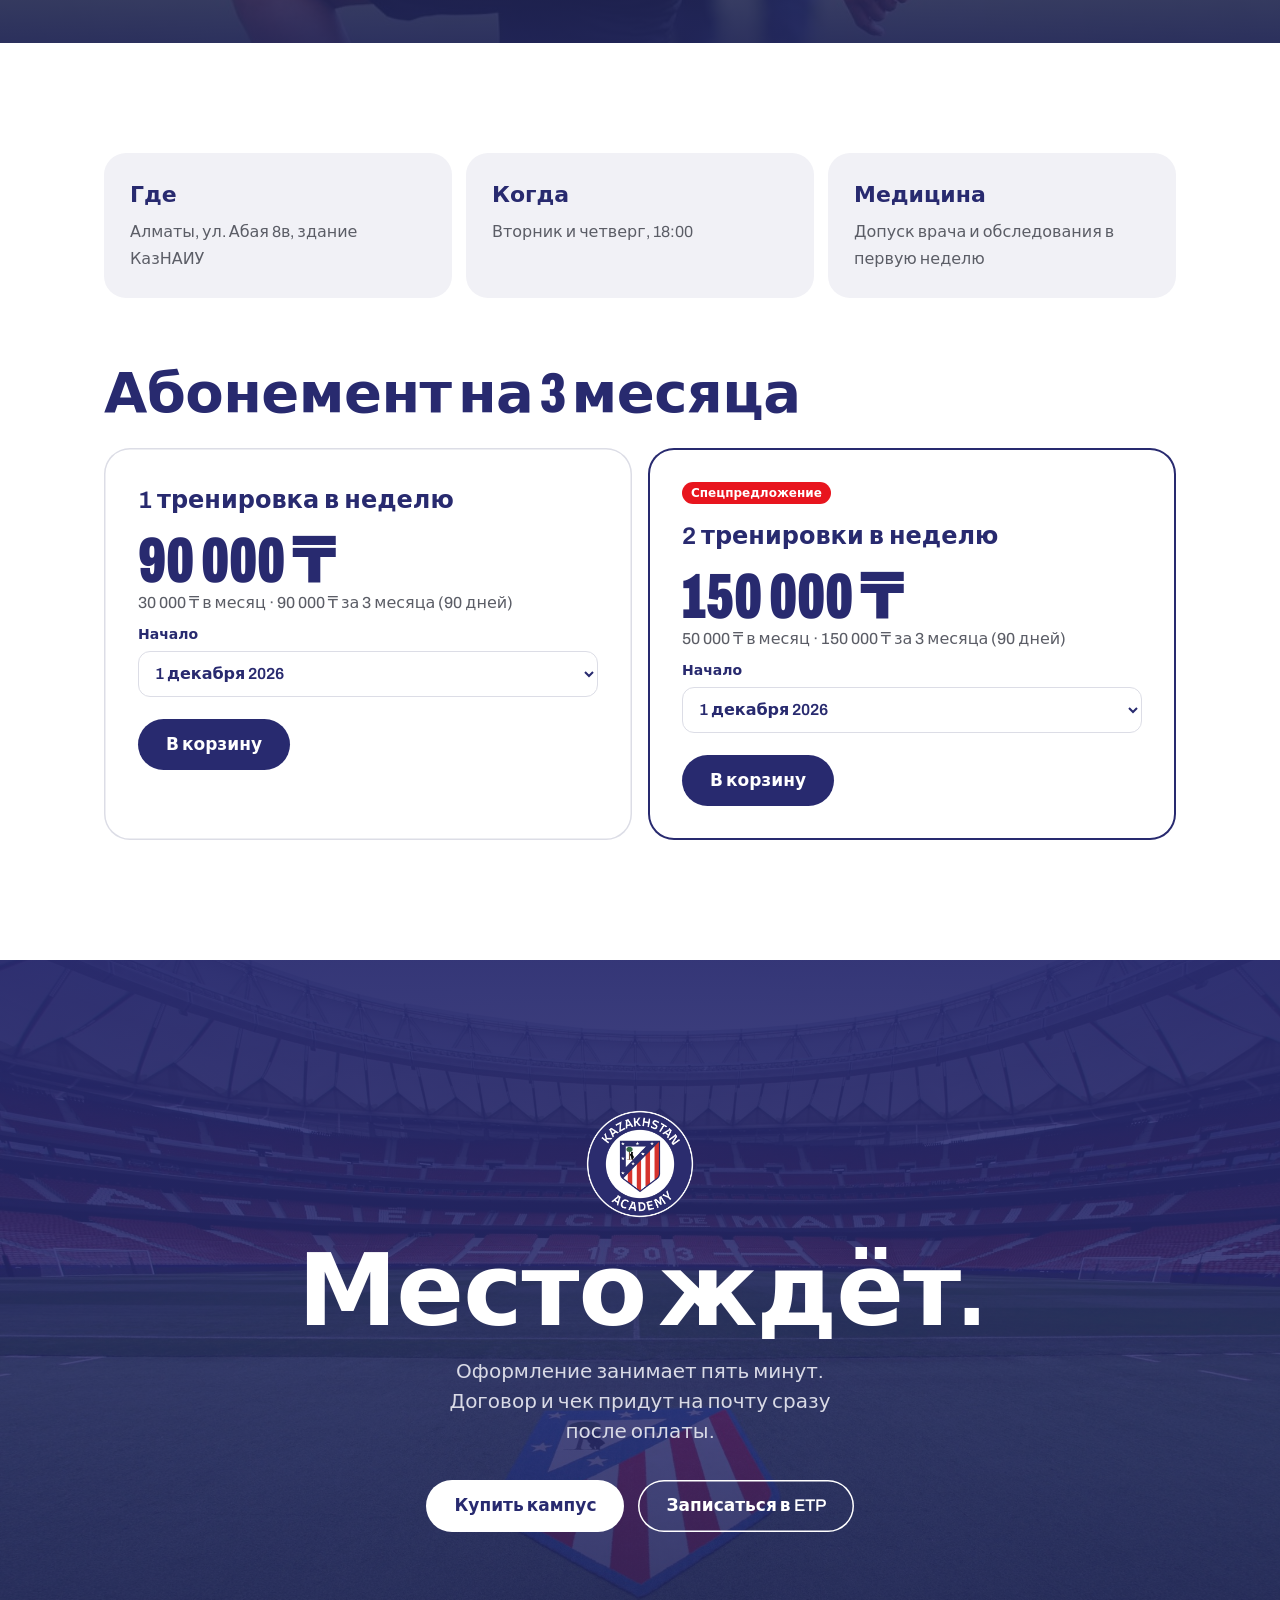
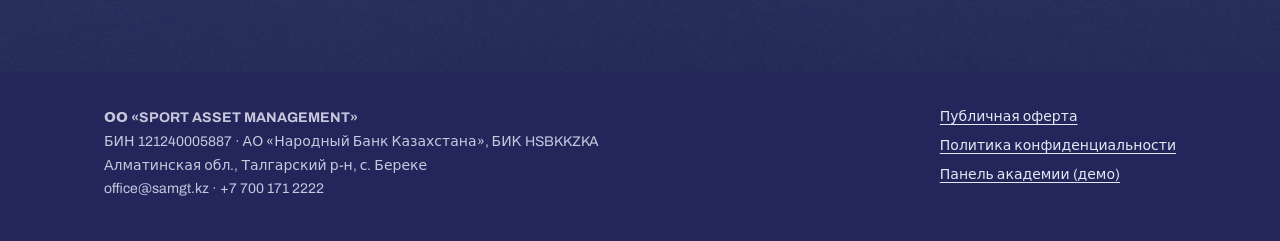
==== commit 8bfde879: "Hero: vídeo con transparencia real (WebM para Chrome/Firefox/Android, WebP animado para iPhone/Safar" ====
--- a/index.html
+++ b/index.html
@@ -59,15 +59,13 @@
 .metal{position:absolute;left:50%;top:16%;transform:translateX(-50%);font-stretch:62%;font-weight:900;font-size:clamp(150px,30vw,420px);line-height:.85;letter-spacing:-.015em;white-space:nowrap;
   background:linear-gradient(105deg,#22265B 0%,#5a5d9e 14%,#d9dae6 26%,#282A6F 40%,#8E9090 52%,#eef0f6 62%,#3a3d85 76%,#22265B 100%);background-size:260% 100%;-webkit-background-clip:text;background-clip:text;color:transparent}
 .floor{position:absolute;left:50%;bottom:4%;width:380px;height:56px;transform:translateX(-50%);background:radial-gradient(ellipse,rgba(34,38,91,.28),transparent 70%);pointer-events:none}
-.player{position:absolute;left:50%;bottom:10px;height:108%;aspect-ratio:1/1;transform:translateX(-50%);-webkit-mask-image:linear-gradient(to bottom,#000 80%,transparent 100%),linear-gradient(to right,transparent 0,#000 7%,#000 93%,transparent 100%);-webkit-mask-composite:source-in;mask-image:linear-gradient(to bottom,#000 80%,transparent 100%),linear-gradient(to right,transparent 0,#000 7%,#000 93%,transparent 100%);mask-composite:intersect}
-.player .clip,.player .still{position:absolute;inset:0;width:100%;height:100%;object-fit:contain;object-position:bottom}
-.player .still{filter:url(#croma)}
-.player .clip{filter:url(#croma);opacity:0;transition:opacity .6s;clip-path:inset(0 1px)}
-.player.listo .clip{opacity:1}.player.listo .still{opacity:0;transition:opacity .6s}
+.player{position:absolute;left:50%;bottom:0;height:112%;aspect-ratio:1/1;transform:translateX(-50%);-webkit-mask-image:linear-gradient(to bottom,#000 92%,transparent 100%);mask-image:linear-gradient(to bottom,#000 92%,transparent 100%)}
+
 .hero-crest,.hero h1,.hero .sub,.hero .btns{opacity:0;animation:entra .9s cubic-bezier(.2,.8,.2,1) forwards}
 .hero h1{animation-delay:.12s}.hero .sub{animation-delay:.24s}.hero .btns{animation-delay:.36s}
 .metal{opacity:0;animation:aparece 1.4s .5s forwards,brillo 8s linear infinite}
 .player{opacity:0;animation:sube 1.3s .8s cubic-bezier(.2,.8,.2,1) forwards}
+.player .clip,.player .anim{position:absolute;inset:0;width:100%;height:100%;object-fit:contain;object-position:bottom}
 @keyframes entra{from{opacity:0;transform:translateY(18px)}to{opacity:1;transform:none}}
 @keyframes aparece{to{opacity:1}}
 @keyframes sube{from{opacity:0;transform:translate(-50%,70px)}to{opacity:1;transform:translate(-50%,0)}}
@@ -335,8 +333,7 @@
     <div class="glow"></div>
     <div class="metal" aria-hidden="true">TALGAR</div>
     <div class="floor"></div>
-    <svg width="0" height="0" style="position:absolute" aria-hidden="true"><filter id="croma" color-interpolation-filters="sRGB"><feColorMatrix type="matrix" values="1 0 0 0 0  0 0.97 0 0 0.01  0 0 1 0 0  1.7 -1.7 1.7 0 0.9"/><feComponentTransfer><feFuncA type="linear" slope="1.6" intercept="-0.3"/></feComponentTransfer></filter></svg>
-    <div class="player"><video class="clip" autoplay muted loop playsinline preload="auto" aria-label="Игрок академии с мячом" src="https://d8j0ntlcm91z4.cloudfront.net/user_3MDimZyfCzQ2CaTsTuNQPk9KScm/hf_20261117_105657_31291d61-c868-44b8-9827-5581845a3699.mp4"></video><img class="still" src="https://d8j0ntlcm91z4.cloudfront.net/user_3MDimZyfCzQ2CaTsTuNQPk9KScm/hf_20261117_105544_f2c74e40-ba6f-4819-af05-77747213edcf.png" alt="Игрок академии в красно-белой форме с мячом"></div>
+    <div class="player"><video class="clip" autoplay muted loop playsinline preload="auto" poster="media/hero-poster.png" aria-label="Игрок академии с мячом"><source src="media/hero.webm" type="video/webm"></video><img class="anim" src="media/hero.webp" alt="Игрок академии с мячом" hidden></div>
   </div>
 </header>
 
@@ -501,6 +498,6 @@
   </div>
 </div>
 
-<script src="app.js?v=5"></script>
+<script src="app.js?v=7"></script>
 </body>
 </html>
